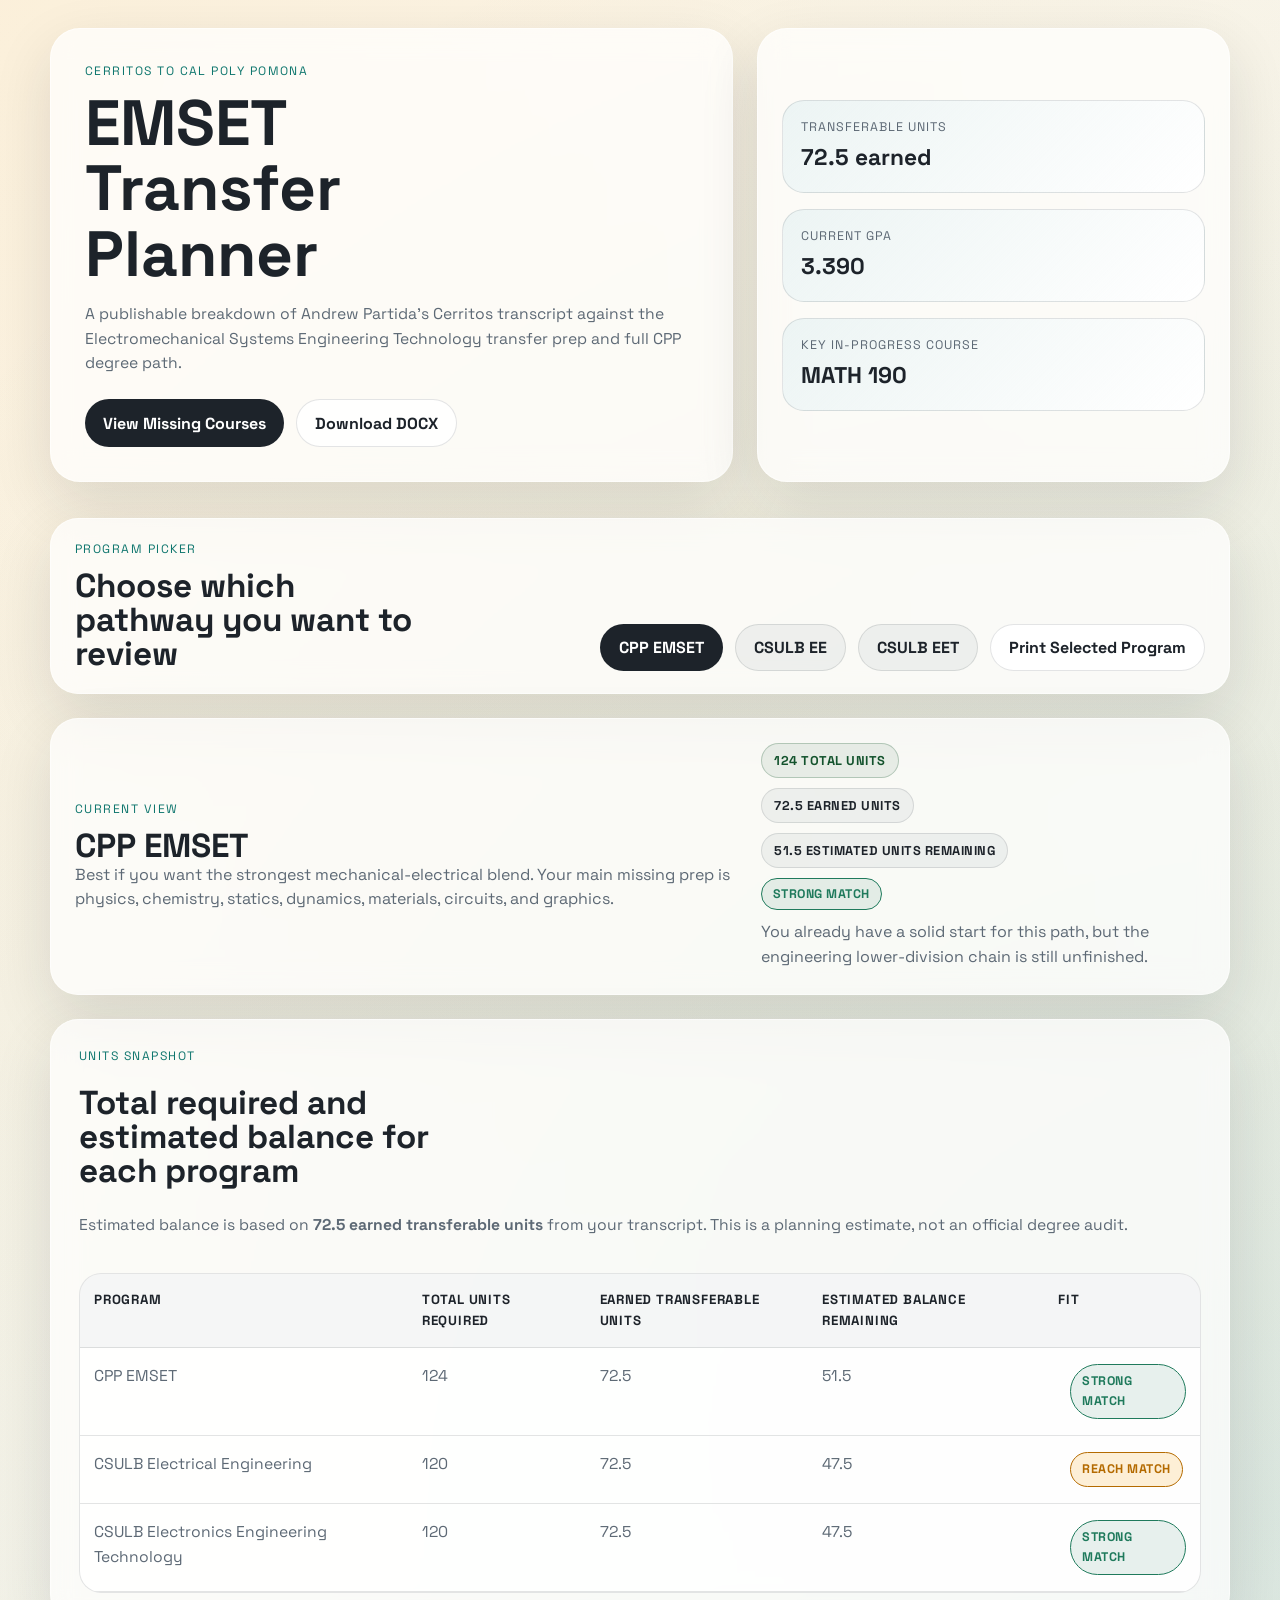
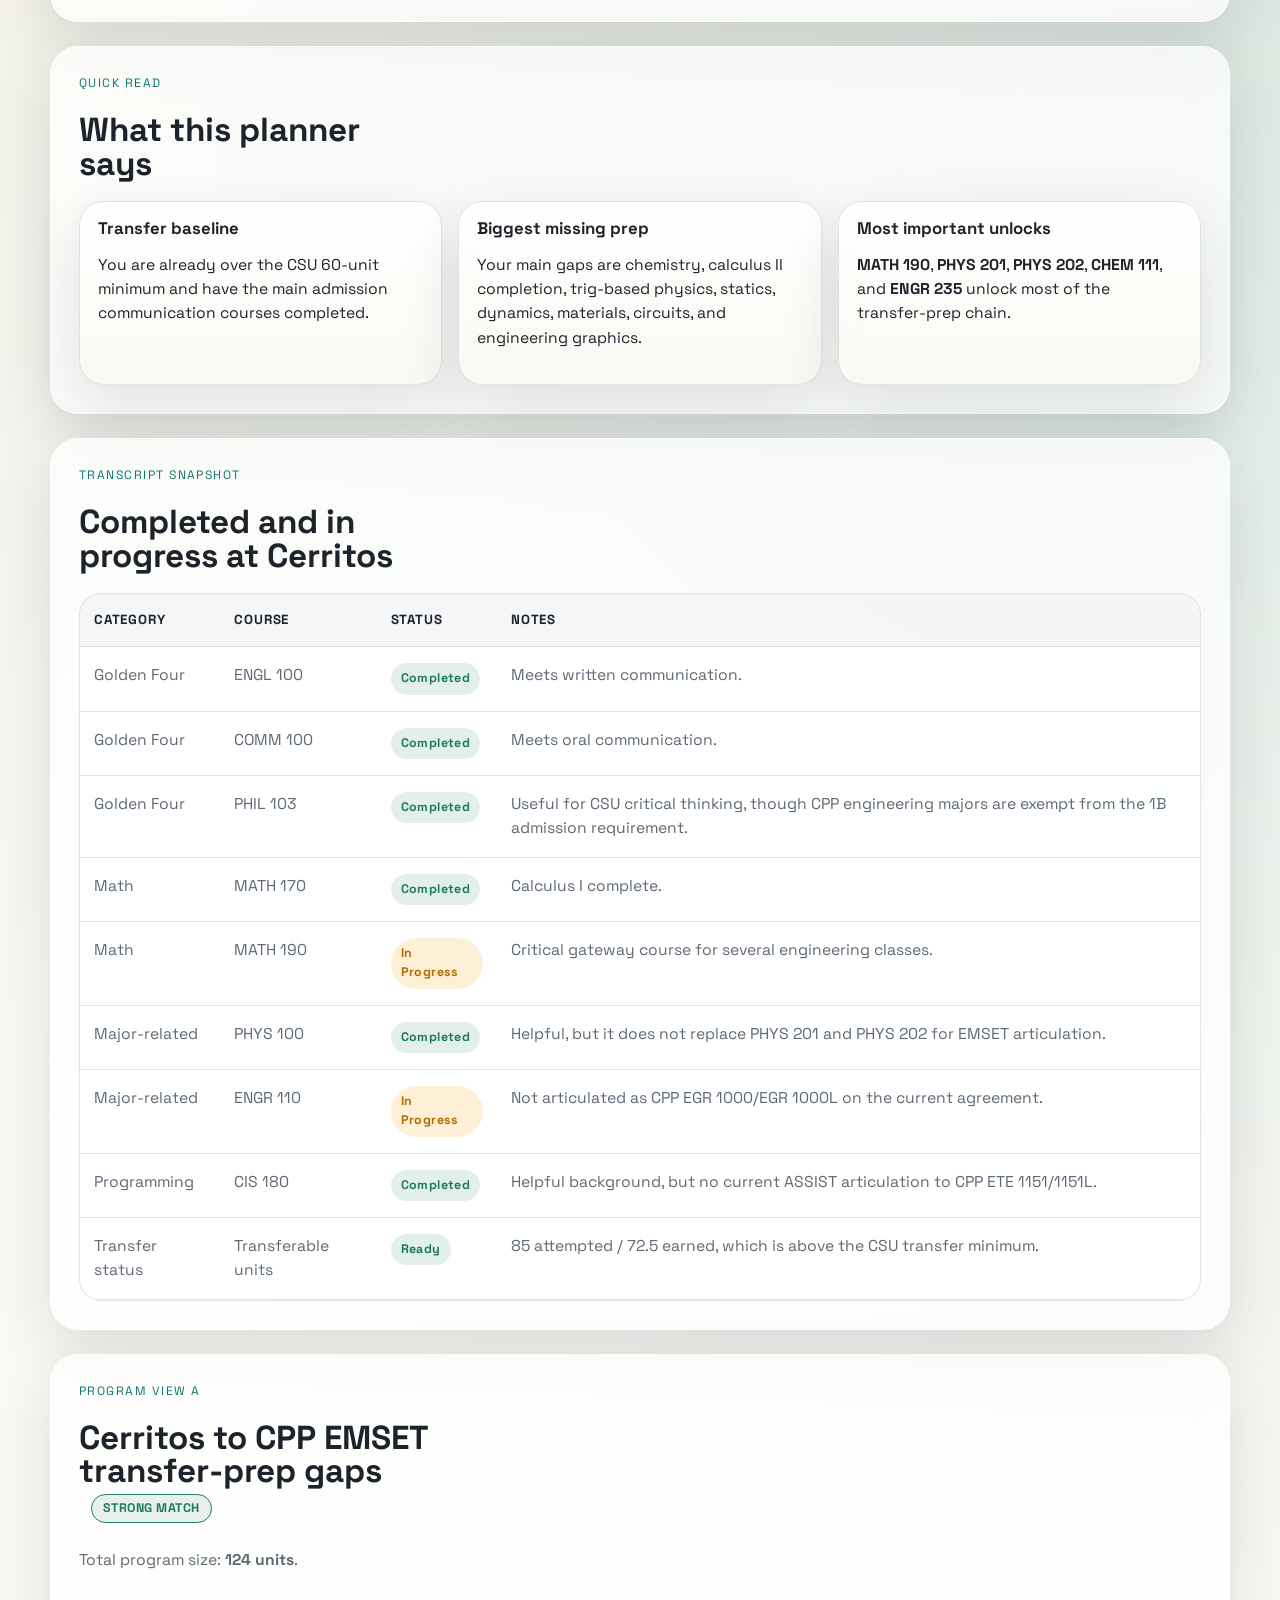
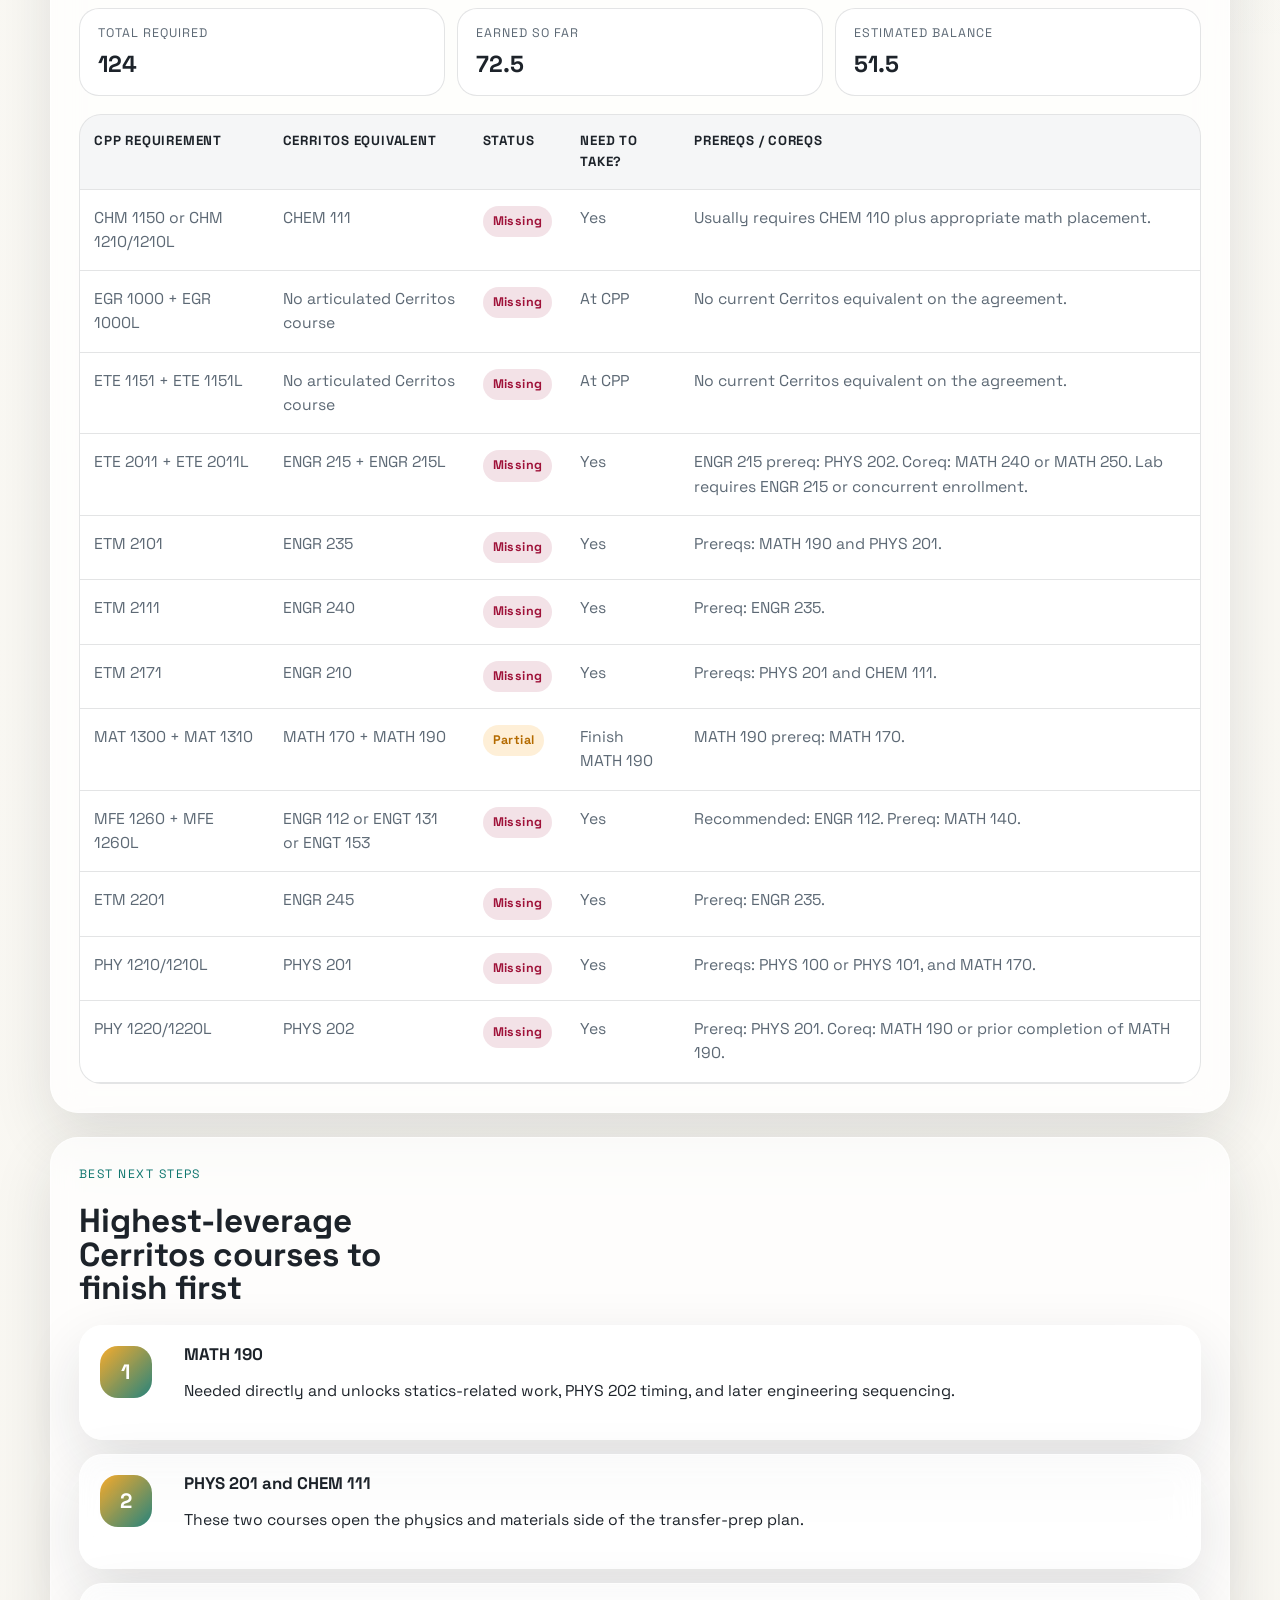
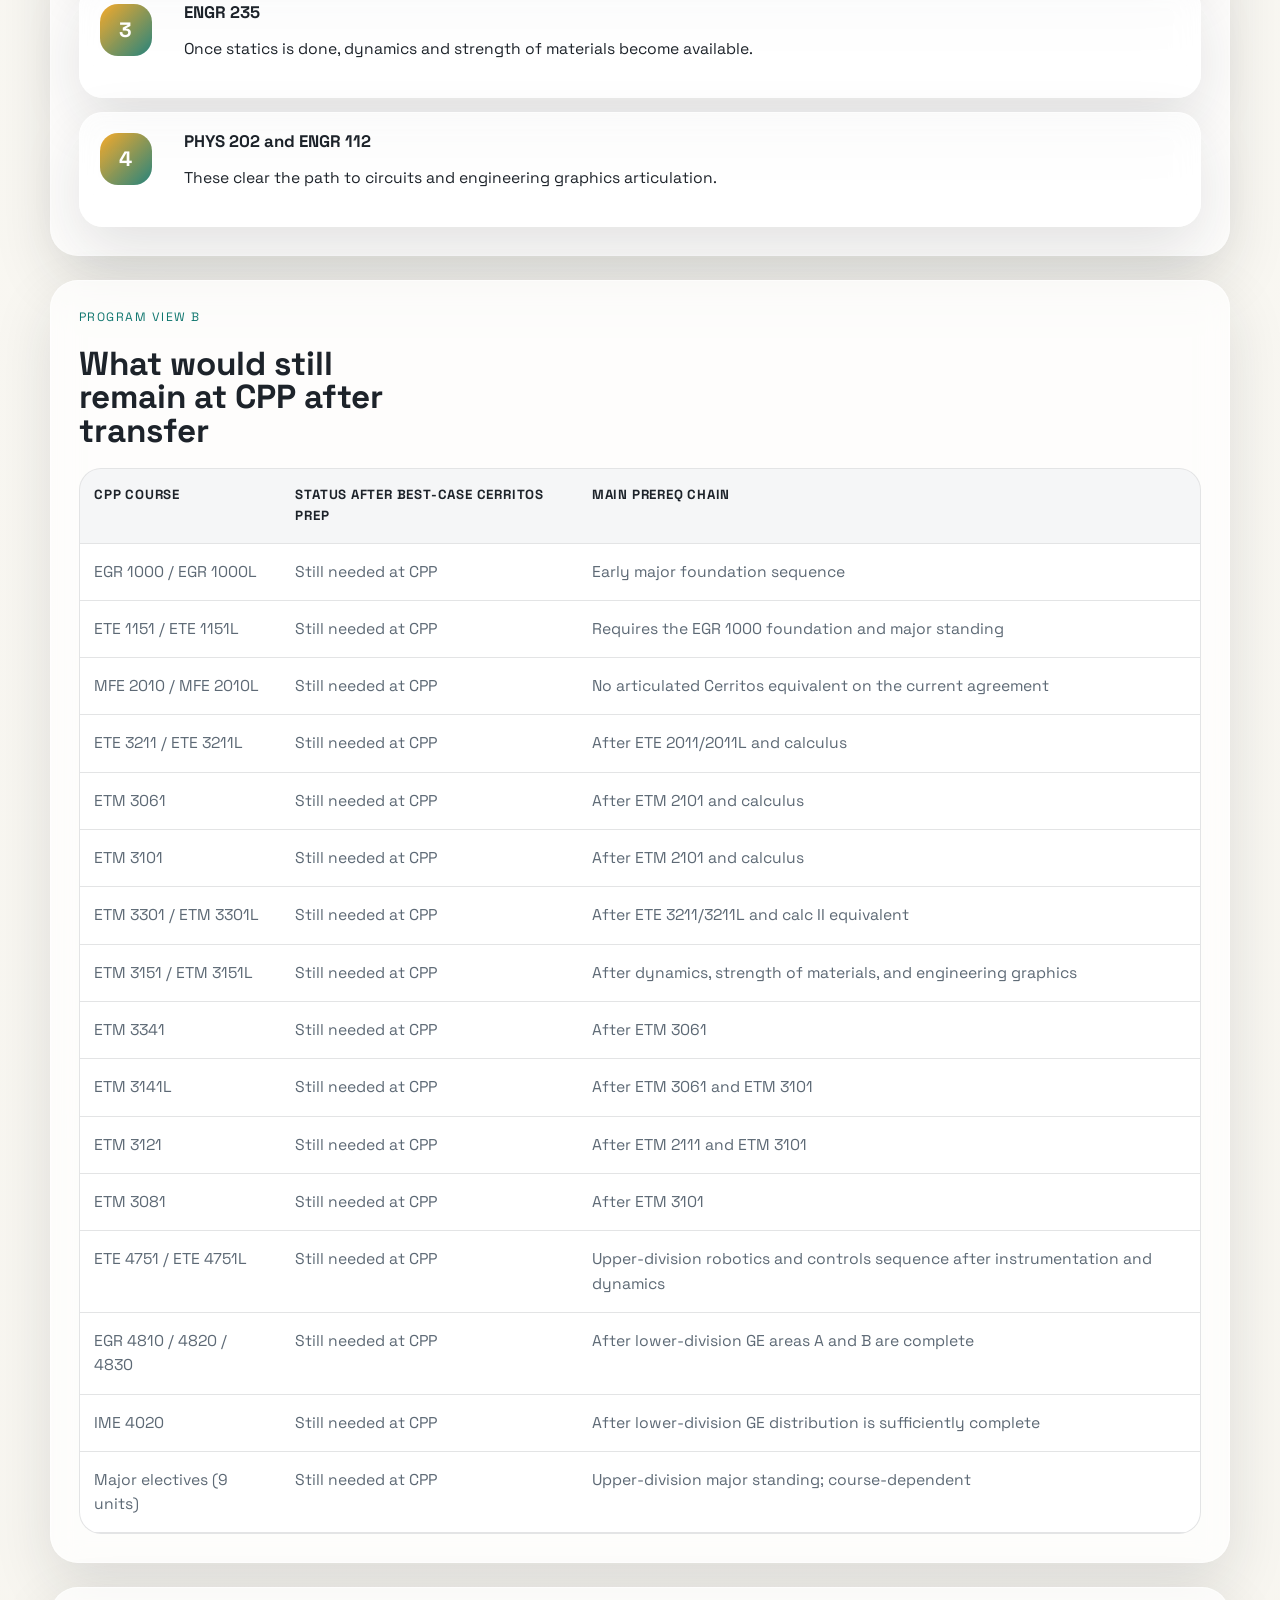
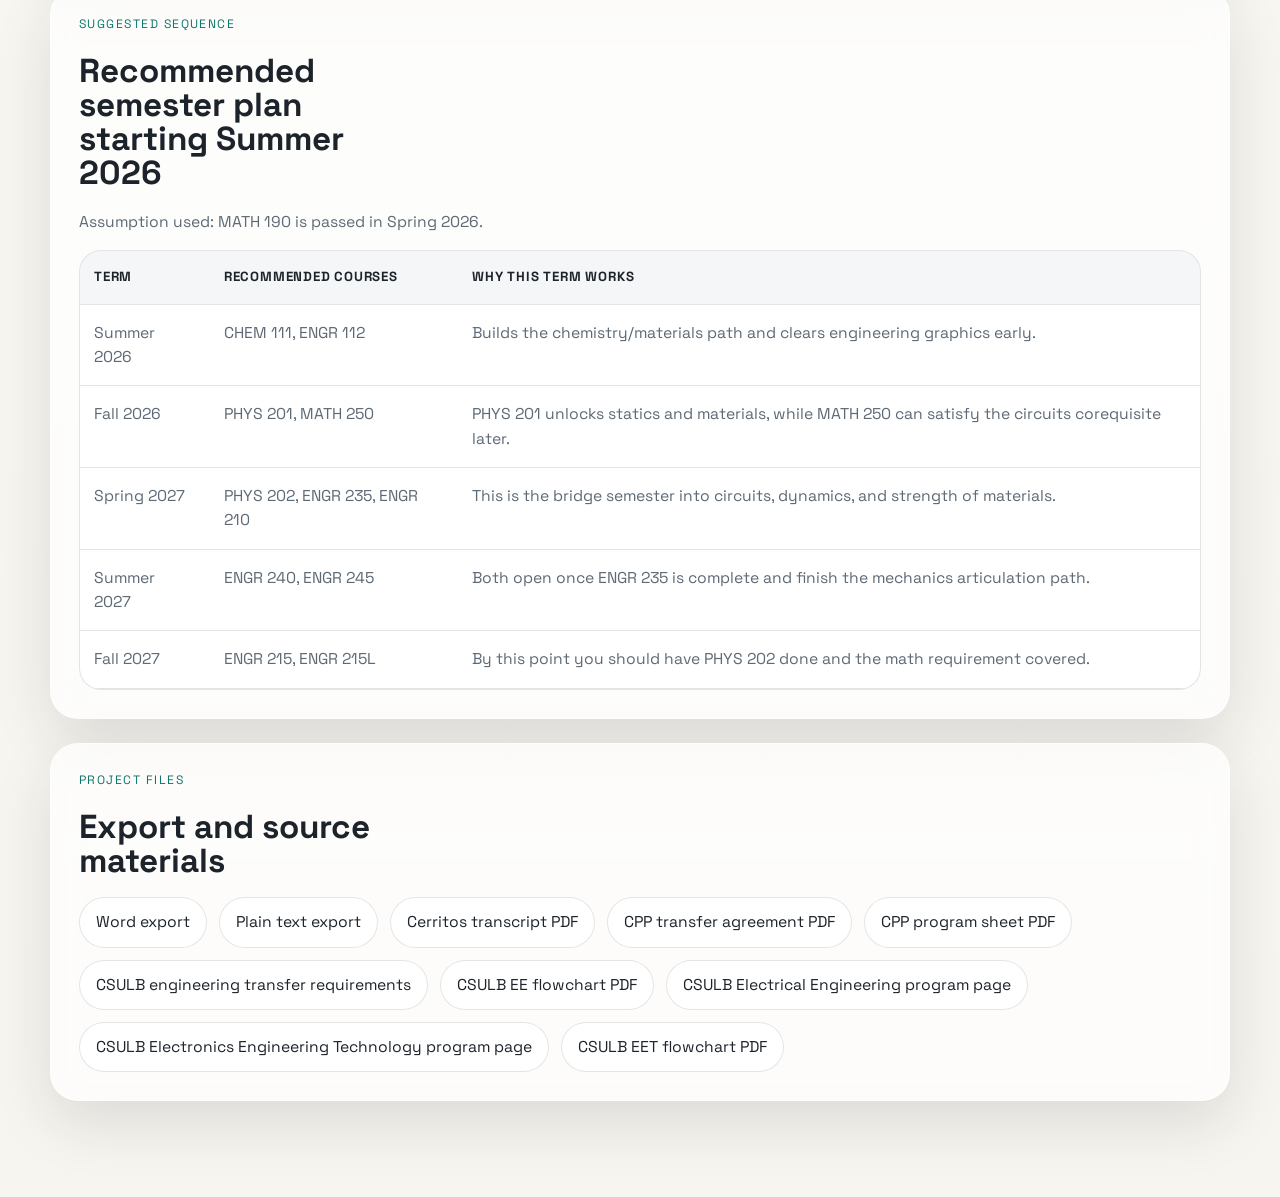
==== index.html @ c4625638 "WIP" ====
<!DOCTYPE html>
<html lang="en">
<head>
  <meta charset="UTF-8">
  <meta name="viewport" content="width=device-width, initial-scale=1.0">
  <title>Andrew Partida | EMSET Transfer Planner</title>
  <link rel="preconnect" href="https://fonts.googleapis.com">
  <link rel="preconnect" href="https://fonts.gstatic.com" crossorigin>
  <link href="https://fonts.googleapis.com/css2?family=Space+Grotesk:wght@400;500;700&family=Source+Serif+4:wght@400;600&display=swap" rel="stylesheet">
  <link rel="stylesheet" href="./styles.css">
  <script defer src="./app.js"></script>
</head>
<body>
  <div class="page-shell">
    <header class="hero">
      <div class="hero-copy">
        <p class="eyebrow">Cerritos to Cal Poly Pomona</p>
        <h1>EMSET Transfer Planner</h1>
        <p class="lede">
          A publishable breakdown of Andrew Partida's Cerritos transcript against the
          Electromechanical Systems Engineering Technology transfer prep and full CPP degree path.
        </p>
        <div class="hero-actions">
          <a class="button primary" href="#transfer-prep">View Missing Courses</a>
          <a class="button secondary" href="./Andrew_Partida_EMSET_Breakdown.docx">Download DOCX</a>
        </div>
      </div>
      <div class="hero-panel">
        <div class="stat-card">
          <span class="stat-label">Transferable Units</span>
          <strong class="stat-value">72.5 earned</strong>
        </div>
        <div class="stat-card">
          <span class="stat-label">Current GPA</span>
          <strong class="stat-value">3.390</strong>
        </div>
        <div class="stat-card">
          <span class="stat-label">Key In-Progress Course</span>
          <strong class="stat-value">MATH 190</strong>
        </div>
      </div>
    </header>

    <section class="program-switcher" aria-labelledby="program-switcher-title">
      <div class="switcher-copy">
        <p class="section-kicker">Program Picker</p>
        <h2 id="program-switcher-title">Choose which pathway you want to review</h2>
      </div>
      <div class="program-controls" role="tablist" aria-label="Program options">
        <button class="program-tab active" id="tab-cpp" type="button" role="tab" aria-selected="true" aria-controls="panel-cpp" data-program-target="cpp">
          CPP EMSET
        </button>
        <button class="program-tab" id="tab-csulb" type="button" role="tab" aria-selected="false" aria-controls="panel-csulb" data-program-target="csulb">
          CSULB EE
        </button>
        <button class="program-tab" id="tab-eet" type="button" role="tab" aria-selected="false" aria-controls="panel-eet" data-program-target="eet">
          CSULB EET
        </button>
        <button class="print-button" id="print-view" type="button">
          Print Selected Program
        </button>
      </div>
    </section>

    <section class="program-summary-card" aria-live="polite">
      <div class="summary-copy">
        <p class="section-kicker">Current View</p>
        <h2 id="program-summary-title">CPP EMSET</h2>
        <p id="program-summary-text">
          Best if you want the strongest mechanical-electrical blend. Your main missing prep is physics, chemistry, statics, dynamics, materials, circuits, and graphics.
        </p>
      </div>
      <div class="summary-meta">
        <div class="unit-badge" id="program-unit-badge">124 total units</div>
        <div class="unit-badge secondary" id="program-earned-badge">72.5 earned units</div>
        <div class="unit-badge secondary" id="program-balance-badge">51.5 estimated units remaining</div>
        <div class="fit-badge fit-strong" id="program-fit-badge">Strong Match</div>
        <p class="fit-caption" id="program-fit-caption">
          You already have a solid start for this path, but the engineering lower-division chain is still unfinished.
        </p>
      </div>
    </section>

    <section class="section unit-comparison">
      <div class="section-heading">
        <p class="section-kicker">Units Snapshot</p>
        <h2>Total required and estimated balance for each program</h2>
        <p class="assumption">
          Estimated balance is based on <strong>72.5 earned transferable units</strong> from your transcript.
          This is a planning estimate, not an official degree audit.
        </p>
      </div>
      <div class="table-wrap">
        <table>
          <thead>
            <tr>
              <th>Program</th>
              <th>Total Units Required</th>
              <th>Earned Transferable Units</th>
              <th>Estimated Balance Remaining</th>
              <th>Fit</th>
            </tr>
          </thead>
          <tbody>
            <tr>
              <td>CPP EMSET</td>
              <td>124</td>
              <td>72.5</td>
              <td>51.5</td>
              <td><span class="inline-fit fit-strong">Strong Match</span></td>
            </tr>
            <tr>
              <td>CSULB Electrical Engineering</td>
              <td>120</td>
              <td>72.5</td>
              <td>47.5</td>
              <td><span class="inline-fit fit-medium">Reach Match</span></td>
            </tr>
            <tr>
              <td>CSULB Electronics Engineering Technology</td>
              <td>120</td>
              <td>72.5</td>
              <td>47.5</td>
              <td><span class="inline-fit fit-strong">Strong Match</span></td>
            </tr>
          </tbody>
        </table>
      </div>
    </section>

    <main>
      <section class="section overview">
        <div class="section-heading">
          <p class="section-kicker">Quick Read</p>
          <h2>What this planner says</h2>
        </div>
        <div class="callout-grid">
          <article class="callout">
            <h3 id="quick-read-title-1">Transfer baseline</h3>
            <p id="quick-read-text-1">You are already over the CSU 60-unit minimum and have the main admission communication courses completed.</p>
          </article>
          <article class="callout">
            <h3 id="quick-read-title-2">Biggest missing prep</h3>
            <p id="quick-read-text-2">Your main gaps are chemistry, calculus II completion, trig-based physics, statics, dynamics, materials, circuits, and engineering graphics.</p>
          </article>
          <article class="callout">
            <h3 id="quick-read-title-3">Most important unlocks</h3>
            <p id="quick-read-text-3"><strong>MATH 190</strong>, <strong>PHYS 201</strong>, <strong>PHYS 202</strong>, <strong>CHEM 111</strong>, and <strong>ENGR 235</strong> unlock most of the transfer-prep chain.</p>
          </article>
        </div>
      </section>

      <section class="section">
        <div class="section-heading">
          <p class="section-kicker">Transcript Snapshot</p>
          <h2>Completed and in progress at Cerritos</h2>
        </div>
        <div class="table-wrap">
          <table>
            <thead>
              <tr>
                <th>Category</th>
                <th>Course</th>
                <th>Status</th>
                <th>Notes</th>
              </tr>
            </thead>
            <tbody>
              <tr>
                <td>Golden Four</td>
                <td>ENGL 100</td>
                <td><span class="pill done">Completed</span></td>
                <td>Meets written communication.</td>
              </tr>
              <tr>
                <td>Golden Four</td>
                <td>COMM 100</td>
                <td><span class="pill done">Completed</span></td>
                <td>Meets oral communication.</td>
              </tr>
              <tr>
                <td>Golden Four</td>
                <td>PHIL 103</td>
                <td><span class="pill done">Completed</span></td>
                <td>Useful for CSU critical thinking, though CPP engineering majors are exempt from the 1B admission requirement.</td>
              </tr>
              <tr>
                <td>Math</td>
                <td>MATH 170</td>
                <td><span class="pill done">Completed</span></td>
                <td>Calculus I complete.</td>
              </tr>
              <tr>
                <td>Math</td>
                <td>MATH 190</td>
                <td><span class="pill progress">In Progress</span></td>
                <td>Critical gateway course for several engineering classes.</td>
              </tr>
              <tr>
                <td>Major-related</td>
                <td>PHYS 100</td>
                <td><span class="pill done">Completed</span></td>
                <td>Helpful, but it does not replace PHYS 201 and PHYS 202 for EMSET articulation.</td>
              </tr>
              <tr>
                <td>Major-related</td>
                <td>ENGR 110</td>
                <td><span class="pill progress">In Progress</span></td>
                <td>Not articulated as CPP EGR 1000/EGR 1000L on the current agreement.</td>
              </tr>
              <tr>
                <td>Programming</td>
                <td>CIS 180</td>
                <td><span class="pill done">Completed</span></td>
                <td>Helpful background, but no current ASSIST articulation to CPP ETE 1151/1151L.</td>
              </tr>
              <tr>
                <td>Transfer status</td>
                <td>Transferable units</td>
                <td><span class="pill done">Ready</span></td>
                <td>85 attempted / 72.5 earned, which is above the CSU transfer minimum.</td>
              </tr>
            </tbody>
          </table>
        </div>
      </section>

      <section class="program-panel active" id="panel-cpp" role="tabpanel" aria-labelledby="tab-cpp" data-program-panel="cpp">
        <section class="section" id="transfer-prep">
          <div class="section-heading">
            <p class="section-kicker">Program View A</p>
            <h2>Cerritos to CPP EMSET transfer-prep gaps <span class="inline-fit fit-strong">Strong Match</span></h2>
            <p class="assumption">Total program size: <strong>124 units</strong>.</p>
          </div>
          <div class="mini-unit-row">
            <div class="mini-unit-card">
              <span>Total Required</span>
              <strong>124</strong>
            </div>
            <div class="mini-unit-card">
              <span>Earned So Far</span>
              <strong>72.5</strong>
            </div>
            <div class="mini-unit-card">
              <span>Estimated Balance</span>
              <strong>51.5</strong>
            </div>
          </div>
          <div class="table-wrap">
            <table>
              <thead>
                <tr>
                  <th>CPP Requirement</th>
                  <th>Cerritos Equivalent</th>
                  <th>Status</th>
                  <th>Need to Take?</th>
                  <th>Prereqs / Coreqs</th>
                </tr>
              </thead>
              <tbody>
                <tr><td>CHM 1150 or CHM 1210/1210L</td><td>CHEM 111</td><td><span class="pill missing">Missing</span></td><td>Yes</td><td>Usually requires CHEM 110 plus appropriate math placement.</td></tr>
                <tr><td>EGR 1000 + EGR 1000L</td><td>No articulated Cerritos course</td><td><span class="pill missing">Missing</span></td><td>At CPP</td><td>No current Cerritos equivalent on the agreement.</td></tr>
                <tr><td>ETE 1151 + ETE 1151L</td><td>No articulated Cerritos course</td><td><span class="pill missing">Missing</span></td><td>At CPP</td><td>No current Cerritos equivalent on the agreement.</td></tr>
                <tr><td>ETE 2011 + ETE 2011L</td><td>ENGR 215 + ENGR 215L</td><td><span class="pill missing">Missing</span></td><td>Yes</td><td>ENGR 215 prereq: PHYS 202. Coreq: MATH 240 or MATH 250. Lab requires ENGR 215 or concurrent enrollment.</td></tr>
                <tr><td>ETM 2101</td><td>ENGR 235</td><td><span class="pill missing">Missing</span></td><td>Yes</td><td>Prereqs: MATH 190 and PHYS 201.</td></tr>
                <tr><td>ETM 2111</td><td>ENGR 240</td><td><span class="pill missing">Missing</span></td><td>Yes</td><td>Prereq: ENGR 235.</td></tr>
                <tr><td>ETM 2171</td><td>ENGR 210</td><td><span class="pill missing">Missing</span></td><td>Yes</td><td>Prereqs: PHYS 201 and CHEM 111.</td></tr>
                <tr><td>MAT 1300 + MAT 1310</td><td>MATH 170 + MATH 190</td><td><span class="pill progress">Partial</span></td><td>Finish MATH 190</td><td>MATH 190 prereq: MATH 170.</td></tr>
                <tr><td>MFE 1260 + MFE 1260L</td><td>ENGR 112 or ENGT 131 or ENGT 153</td><td><span class="pill missing">Missing</span></td><td>Yes</td><td>Recommended: ENGR 112. Prereq: MATH 140.</td></tr>
                <tr><td>ETM 2201</td><td>ENGR 245</td><td><span class="pill missing">Missing</span></td><td>Yes</td><td>Prereq: ENGR 235.</td></tr>
                <tr><td>PHY 1210/1210L</td><td>PHYS 201</td><td><span class="pill missing">Missing</span></td><td>Yes</td><td>Prereqs: PHYS 100 or PHYS 101, and MATH 170.</td></tr>
                <tr><td>PHY 1220/1220L</td><td>PHYS 202</td><td><span class="pill missing">Missing</span></td><td>Yes</td><td>Prereq: PHYS 201. Coreq: MATH 190 or prior completion of MATH 190.</td></tr>
              </tbody>
            </table>
          </div>
        </section>

        <section class="section">
          <div class="section-heading">
            <p class="section-kicker">Best Next Steps</p>
            <h2>Highest-leverage Cerritos courses to finish first</h2>
          </div>
          <div class="priority-list">
            <article class="priority-card"><span class="priority-number">1</span><div><h3>MATH 190</h3><p>Needed directly and unlocks statics-related work, PHYS 202 timing, and later engineering sequencing.</p></div></article>
            <article class="priority-card"><span class="priority-number">2</span><div><h3>PHYS 201 and CHEM 111</h3><p>These two courses open the physics and materials side of the transfer-prep plan.</p></div></article>
            <article class="priority-card"><span class="priority-number">3</span><div><h3>ENGR 235</h3><p>Once statics is done, dynamics and strength of materials become available.</p></div></article>
            <article class="priority-card"><span class="priority-number">4</span><div><h3>PHYS 202 and ENGR 112</h3><p>These clear the path to circuits and engineering graphics articulation.</p></div></article>
          </div>
        </section>

        <section class="section" id="cpp-path">
          <div class="section-heading">
            <p class="section-kicker">Program View B</p>
            <h2>What would still remain at CPP after transfer</h2>
          </div>
          <div class="table-wrap">
            <table>
              <thead>
                <tr>
                  <th>CPP Course</th>
                  <th>Status After Best-Case Cerritos Prep</th>
                  <th>Main Prereq Chain</th>
                </tr>
              </thead>
              <tbody>
                <tr><td>EGR 1000 / EGR 1000L</td><td>Still needed at CPP</td><td>Early major foundation sequence</td></tr>
                <tr><td>ETE 1151 / ETE 1151L</td><td>Still needed at CPP</td><td>Requires the EGR 1000 foundation and major standing</td></tr>
                <tr><td>MFE 2010 / MFE 2010L</td><td>Still needed at CPP</td><td>No articulated Cerritos equivalent on the current agreement</td></tr>
                <tr><td>ETE 3211 / ETE 3211L</td><td>Still needed at CPP</td><td>After ETE 2011/2011L and calculus</td></tr>
                <tr><td>ETM 3061</td><td>Still needed at CPP</td><td>After ETM 2101 and calculus</td></tr>
                <tr><td>ETM 3101</td><td>Still needed at CPP</td><td>After ETM 2101 and calculus</td></tr>
                <tr><td>ETM 3301 / ETM 3301L</td><td>Still needed at CPP</td><td>After ETE 3211/3211L and calc II equivalent</td></tr>
                <tr><td>ETM 3151 / ETM 3151L</td><td>Still needed at CPP</td><td>After dynamics, strength of materials, and engineering graphics</td></tr>
                <tr><td>ETM 3341</td><td>Still needed at CPP</td><td>After ETM 3061</td></tr>
                <tr><td>ETM 3141L</td><td>Still needed at CPP</td><td>After ETM 3061 and ETM 3101</td></tr>
                <tr><td>ETM 3121</td><td>Still needed at CPP</td><td>After ETM 2111 and ETM 3101</td></tr>
                <tr><td>ETM 3081</td><td>Still needed at CPP</td><td>After ETM 3101</td></tr>
                <tr><td>ETE 4751 / ETE 4751L</td><td>Still needed at CPP</td><td>Upper-division robotics and controls sequence after instrumentation and dynamics</td></tr>
                <tr><td>EGR 4810 / 4820 / 4830</td><td>Still needed at CPP</td><td>After lower-division GE areas A and B are complete</td></tr>
                <tr><td>IME 4020</td><td>Still needed at CPP</td><td>After lower-division GE distribution is sufficiently complete</td></tr>
                <tr><td>Major electives (9 units)</td><td>Still needed at CPP</td><td>Upper-division major standing; course-dependent</td></tr>
              </tbody>
            </table>
          </div>
        </section>

        <section class="section" id="semester-plan">
          <div class="section-heading">
            <p class="section-kicker">Suggested Sequence</p>
            <h2>Recommended semester plan starting Summer 2026</h2>
          </div>
          <p class="assumption">Assumption used: MATH 190 is passed in Spring 2026.</p>
          <div class="table-wrap">
            <table>
              <thead>
                <tr>
                  <th>Term</th>
                  <th>Recommended Courses</th>
                  <th>Why This Term Works</th>
                </tr>
              </thead>
              <tbody>
                <tr><td>Summer 2026</td><td>CHEM 111, ENGR 112</td><td>Builds the chemistry/materials path and clears engineering graphics early.</td></tr>
                <tr><td>Fall 2026</td><td>PHYS 201, MATH 250</td><td>PHYS 201 unlocks statics and materials, while MATH 250 can satisfy the circuits corequisite later.</td></tr>
                <tr><td>Spring 2027</td><td>PHYS 202, ENGR 235, ENGR 210</td><td>This is the bridge semester into circuits, dynamics, and strength of materials.</td></tr>
                <tr><td>Summer 2027</td><td>ENGR 240, ENGR 245</td><td>Both open once ENGR 235 is complete and finish the mechanics articulation path.</td></tr>
                <tr><td>Fall 2027</td><td>ENGR 215, ENGR 215L</td><td>By this point you should have PHYS 202 done and the math requirement covered.</td></tr>
              </tbody>
            </table>
          </div>
        </section>
      </section>

      <section class="program-panel" id="panel-csulb" role="tabpanel" aria-labelledby="tab-csulb" aria-hidden="true" data-program-panel="csulb">
        <section class="section" id="csulb-ee">
          <div class="section-heading">
            <p class="section-kicker">Program View C</p>
            <h2>CSULB Electrical Engineering transfer breakdown <span class="inline-fit fit-medium">Reach Match</span></h2>
            <p class="assumption">Total program size: <strong>120 units</strong>.</p>
          </div>
          <div class="mini-unit-row">
            <div class="mini-unit-card">
              <span>Total Required</span>
              <strong>120</strong>
            </div>
            <div class="mini-unit-card">
              <span>Earned So Far</span>
              <strong>72.5</strong>
            </div>
            <div class="mini-unit-card">
              <span>Estimated Balance</span>
              <strong>47.5</strong>
            </div>
          </div>
          <p class="assumption">
            Interpreted as <strong>CSULB Electrical Engineering (BSEE)</strong>. CSULB also offers a separate
            <strong>Electronics Engineering Technology</strong> program, but this section is built around the BSEE path.
          </p>
          <div class="callout-grid single-row">
            <article class="callout"><h3>Admission minimum</h3><p>CSULB lists a minimum <strong>2.5 GPA</strong> for transfer consideration in Electrical Engineering.</p></article>
            <article class="callout"><h3>Major-specific admission prep</h3><p><strong>MATH 122</strong>, <strong>MATH 123</strong>, and <strong>PHYS 151</strong>, which map most closely to <strong>MATH 170</strong>, <strong>MATH 190</strong>, and <strong>PHYS 201</strong>.</p></article>
            <article class="callout"><h3>Recommended extra prep</h3><p><strong>PHYS 152</strong> is recommended for transfer applicants, and the department also lists <strong>EE 186</strong> as additional lower-division preparation for CSULB students.</p></article>
          </div>
        </section>

        <section class="section">
          <div class="section-heading">
            <p class="section-kicker">Admission Comparison</p>
            <h2>How your transcript lines up with CSULB EE transfer prep</h2>
          </div>
          <div class="table-wrap">
            <table>
              <thead>
                <tr>
                  <th>CSULB Transfer Prep Item</th>
                  <th>Closest Cerritos Course</th>
                  <th>Your Status</th>
                  <th>Still Needed?</th>
                  <th>Prereqs / Notes</th>
                </tr>
              </thead>
              <tbody>
                <tr><td>MATH 122 - Calculus I</td><td>MATH 170</td><td><span class="pill done">Completed</span></td><td>No</td><td>Already complete.</td></tr>
                <tr><td>MATH 123 - Calculus II</td><td>MATH 190</td><td><span class="pill progress">In Progress</span></td><td>Finish current class</td><td>Prereq for several EE math and engineering courses.</td></tr>
                <tr><td>PHYS 151 - Mechanics and Heat</td><td>PHYS 201</td><td><span class="pill missing">Missing</span></td><td>Yes</td><td>Cerritos prereqs: PHYS 100 or PHYS 101, and MATH 170.</td></tr>
                <tr><td>English Composition</td><td>ENGL 100</td><td><span class="pill done">Completed</span></td><td>No</td><td>Required GE for transfer admission.</td></tr>
                <tr><td>Oral Communication</td><td>COMM 100</td><td><span class="pill done">Completed</span></td><td>No</td><td>Required GE for transfer admission.</td></tr>
                <tr><td>Recommended: PHYS 152 - Electricity and Magnetism</td><td>PHYS 202</td><td><span class="pill missing">Missing</span></td><td>Strongly recommended</td><td>Cerritos prereq: PHYS 201. Coreq or prior MATH 190.</td></tr>
                <tr><td>Additional lower-division prep at CSULB: EE 186</td><td>Possible closest match: CIS 180 or CIS 183</td><td><span class="pill progress">Unverified</span></td><td>Likely yes at CSULB unless ASSIST confirms articulation</td><td>Official sources used here do not verify a Cerritos articulation for EE 186.</td></tr>
              </tbody>
            </table>
          </div>
        </section>

        <section class="section">
          <div class="section-heading">
            <p class="section-kicker">Lower Division View</p>
            <h2>Likely CSULB EE coursework still ahead after transfer</h2>
          </div>
          <p class="assumption">
            This section is based on the 2025-2026 CSULB EE flowchart. Where I could not verify a Cerritos-to-CSULB articulation from official sources in scope,
            I marked the course as <strong>likely still needed at CSULB</strong> rather than claiming equivalency.
          </p>
          <div class="table-wrap">
            <table>
              <thead>
                <tr>
                  <th>CSULB EE Course</th>
                  <th>Status vs Your Transcript</th>
                  <th>What Unlocks It</th>
                  <th>Notes</th>
                </tr>
              </thead>
              <tbody>
                <tr><td>ENGR 101</td><td><span class="pill missing">Likely needed</span></td><td>Entry-level engineering orientation</td><td>CSULB flowchart places this in the first term.</td></tr>
                <tr><td>ENGR 102</td><td><span class="pill missing">Likely needed</span></td><td>After ENGR 101</td><td>CSULB flowchart lists prerequisite ENGR 101.</td></tr>
                <tr><td>EE 200</td><td><span class="pill missing">Likely needed</span></td><td>Department orientation / trends course</td><td>No matching Cerritos course on your transcript.</td></tr>
                <tr><td>EE 186</td><td><span class="pill progress">Unverified</span></td><td>Co-req: English composition</td><td>Your programming background helps, but official articulation was not verified here.</td></tr>
                <tr><td>EE 201 - Digital Logic Design</td><td><span class="pill missing">Likely needed</span></td><td>EE 186</td><td>No matching completed digital logic course on your transcript.</td></tr>
                <tr><td>EE 202 - Computational Methods in Engineering</td><td><span class="pill missing">Likely needed</span></td><td>EE 186 and MATH 123</td><td>Could open several upper-division EE sequences.</td></tr>
                <tr><td>PHYS 152 or EE 210/210L</td><td><span class="pill missing">Missing</span></td><td>PHYS 151 with MATH 123 concurrent or complete</td><td>Closest Cerritos transfer-prep course is PHYS 202.</td></tr>
                <tr><td>EE 211/211L - Electric and Electronic Circuits</td><td><span class="pill progress">Unverified</span></td><td>MATH 123 and PHYS 152 or EE 210/210L</td><td>Cerritos ENGR 215/215L looks related, but articulation was not verified from official sources here.</td></tr>
                <tr><td>MATH 224 - Calculus III</td><td><span class="pill missing">Missing</span></td><td>MATH 123</td><td>Closest Cerritos equivalent would likely be MATH 220 if articulated.</td></tr>
                <tr><td>MATH 370A - Applied Mathematics I</td><td><span class="pill missing">Likely needed</span></td><td>MATH 123</td><td>No verified Cerritos articulation used in this planner.</td></tr>
                <tr><td>PHYS 254 or EE 220</td><td><span class="pill missing">Likely needed</span></td><td>PHYS 152 or EE 210/210L, plus MATH 224 coreq for the physics path</td><td>Additional lower-division science/materials step on the flowchart.</td></tr>
              </tbody>
            </table>
          </div>
        </section>

        <section class="section" id="csulb-plan">
          <div class="section-heading">
            <p class="section-kicker">Suggested Sequence</p>
            <h2>Recommended CSULB EE prep plan from your current transcript</h2>
          </div>
          <p class="assumption">
            Assumptions used: you pass <strong>MATH 190</strong> in Spring 2026 and you want to strengthen both transfer admission and post-transfer readiness.
          </p>
          <div class="table-wrap">
            <table>
              <thead>
                <tr>
                  <th>Term</th>
                  <th>Recommended Courses</th>
                  <th>Why This Helps for CSULB EE</th>
                </tr>
              </thead>
              <tbody>
                <tr><td>Summer 2026</td><td>CIS 183 finish, optional CHEM 111 or keep load lighter</td><td>Chemistry is not required for CSULB EE admission, so the highest priority is preserving room for physics and math sequencing.</td></tr>
                <tr><td>Fall 2026</td><td>PHYS 201, MATH 250</td><td>PHYS 201 is the big missing admission course. MATH 250 may help later if you also keep CPP or other engineering options open.</td></tr>
                <tr><td>Spring 2027</td><td>PHYS 202, MATH 220 or articulated Calc III if available</td><td>This strengthens your application and gets you closer to the lower-division BSEE math/physics chain.</td></tr>
                <tr><td>After transfer</td><td>EE 186, EE 201, EE 202, EE 211/211L, MATH 224/370A as assigned by CSULB</td><td>These are the likely first BSEE core classes unless ASSIST or a CSULB transfer credit review clears some of them.</td></tr>
              </tbody>
            </table>
          </div>
        </section>
      </section>

      <section class="program-panel" id="panel-eet" role="tabpanel" aria-labelledby="tab-eet" aria-hidden="true" data-program-panel="eet">
        <section class="section" id="csulb-eet">
          <div class="section-heading">
            <p class="section-kicker">Program View D</p>
            <h2>CSULB Electronics Engineering Technology breakdown <span class="inline-fit fit-strong">Strong Match</span></h2>
            <p class="assumption">Total program size: <strong>120 units</strong>.</p>
          </div>
          <div class="mini-unit-row">
            <div class="mini-unit-card">
              <span>Total Required</span>
              <strong>120</strong>
            </div>
            <div class="mini-unit-card">
              <span>Earned So Far</span>
              <strong>72.5</strong>
            </div>
            <div class="mini-unit-card">
              <span>Estimated Balance</span>
              <strong>47.5</strong>
            </div>
          </div>
          <p class="assumption">
            This section is for <strong>CSULB Electronics Engineering Technology (B.S.)</strong>, which is different from
            CSULB Electrical Engineering. EET is a more hands-on engineering technology path with circuits, digital systems,
            solid-state electronics, instrumentation, motors and generators, and fieldwork.
          </p>
          <div class="callout-grid single-row">
            <article class="callout">
              <h3>Admission minimum</h3>
              <p>CSULB lists a minimum <strong>2.5 GPA</strong> for Computer and Electronics Engineering Technology transfer applicants.</p>
            </article>
            <article class="callout">
              <h3>Required prep</h3>
              <p>The official transfer requirement lists <strong>MATH 122</strong> and <strong>PHYS 100A</strong> plus English composition and oral communication.</p>
            </article>
            <article class="callout">
              <h3>Recommended prep</h3>
              <p><strong>PHYS 100B</strong> is recommended for transfer applicants and fits the early EET circuit sequence better than arriving without it.</p>
            </article>
          </div>
        </section>

        <section class="section">
          <div class="section-heading">
            <p class="section-kicker">Admission Comparison</p>
            <h2>How your transcript lines up with CSULB EET transfer prep</h2>
          </div>
          <div class="table-wrap">
            <table>
              <thead>
                <tr>
                  <th>CSULB EET Transfer Prep Item</th>
                  <th>Closest Cerritos Course</th>
                  <th>Your Status</th>
                  <th>Still Needed?</th>
                  <th>Notes</th>
                </tr>
              </thead>
              <tbody>
                <tr><td>MATH 122 - Calculus I</td><td>MATH 170</td><td><span class="pill done">Completed</span></td><td>No</td><td>Your calculus I is done.</td></tr>
                <tr><td>PHYS 100A - General Physics</td><td>Closest possibilities: PHYS 100 or PHYS 101</td><td><span class="pill progress">Unverified</span></td><td>Likely still needs confirmation</td><td>Your transcript shows PHYS 100, but this planner does not claim articulation to CSULB PHYS 100A without ASSIST confirmation.</td></tr>
                <tr><td>English Composition</td><td>ENGL 100</td><td><span class="pill done">Completed</span></td><td>No</td><td>Required GE for transfer admission.</td></tr>
                <tr><td>Oral Communication</td><td>COMM 100</td><td><span class="pill done">Completed</span></td><td>No</td><td>Required GE for transfer admission.</td></tr>
                <tr><td>Recommended: PHYS 100B - General Physics</td><td>Closest possibilities: PHYS 101 or PHYS 102</td><td><span class="pill missing">Not confirmed</span></td><td>Recommended</td><td>Strongly worth verifying through ASSIST because it helps the first circuit-analysis sequence in EET.</td></tr>
              </tbody>
            </table>
          </div>
        </section>

        <section class="section">
          <div class="section-heading">
            <p class="section-kicker">Likely First-Year at CSULB</p>
            <h2>Core EET courses likely still ahead after transfer</h2>
          </div>
          <p class="assumption">
            This section is based on the official 2025-2026 CSULB Electronics Engineering Technology flowchart.
            Where Cerritos articulation was not verified from official sources in scope, the course is marked as likely still needed.
          </p>
          <div class="table-wrap">
            <table>
              <thead>
                <tr>
                  <th>CSULB EET Course</th>
                  <th>Status vs Your Transcript</th>
                  <th>What Unlocks It</th>
                  <th>Notes</th>
                </tr>
              </thead>
              <tbody>
                <tr><td>ENGR 101</td><td><span class="pill missing">Likely needed</span></td><td>Entry-level engineering orientation</td><td>First-term foundation course on the flowchart.</td></tr>
                <tr><td>ENGR 102</td><td><span class="pill missing">Likely needed</span></td><td>After ENGR 101</td><td>Academic success course for engineering students.</td></tr>
                <tr><td>ET 101</td><td><span class="pill missing">Likely needed</span></td><td>Program introduction</td><td>Intro to engineering technology.</td></tr>
                <tr><td>ET 202 / ET 202L</td><td><span class="pill missing">Likely needed</span></td><td>After ET 101</td><td>Engineering tech communications and leadership.</td></tr>
                <tr><td>ET 205 / ET 205L</td><td><span class="pill missing">Likely needed</span></td><td>Programming entry point</td><td>Intro to digital electronics and programming languages.</td></tr>
                <tr><td>ET 250 / ET 250L</td><td><span class="pill missing">Likely needed</span></td><td>MATH 122 and PHYS 100B</td><td>First circuit analysis sequence.</td></tr>
                <tr><td>ET 252 / ET 252L</td><td><span class="pill missing">Likely needed</span></td><td>ET 250 / ET 250L</td><td>Second circuit analysis sequence.</td></tr>
                <tr><td>ET 255 / ET 255L</td><td><span class="pill missing">Likely needed</span></td><td>Co-req pair in early digital sequence</td><td>Object-oriented programming and systems path.</td></tr>
                <tr><td>ET 260 / ET 260L</td><td><span class="pill missing">Likely needed</span></td><td>ET 252 / ET 252L</td><td>Solid-state electronics I.</td></tr>
                <tr><td>ENGR 203 / ENGR 203L</td><td><span class="pill missing">Likely needed</span></td><td>MATH 122; coreq with ENGR 203L</td><td>Engineering design graphics and analysis.</td></tr>
                <tr><td>ET 286 / ET 286L</td><td><span class="pill missing">Likely needed</span></td><td>ET 205 / ET 205L</td><td>Microcomputer systems and applications.</td></tr>
                <tr><td>ET 311 / ET 312</td><td><span class="pill missing">Likely needed</span></td><td>Statistics and probability sequence</td><td>Upper-division quantitative support courses in the major.</td></tr>
              </tbody>
            </table>
          </div>
        </section>

        <section class="section" id="eet-plan">
          <div class="section-heading">
            <p class="section-kicker">Suggested Sequence</p>
            <h2>Recommended CSULB EET prep plan from your current transcript</h2>
          </div>
          <p class="assumption">
            Assumptions used: you keep your current GPA strong, you finish your current term, and you verify the exact physics articulations through ASSIST or a counselor before applying.
          </p>
          <div class="table-wrap">
            <table>
              <thead>
                <tr>
                  <th>Term</th>
                  <th>Recommended Courses</th>
                  <th>Why This Helps for CSULB EET</th>
                </tr>
              </thead>
              <tbody>
                <tr><td>Right now</td><td>Keep MATH 190 strong and confirm whether your PHYS 100 maps to CSULB PHYS 100A</td><td>MATH is already in good shape, so physics confirmation is the biggest transfer-prep question.</td></tr>
                <tr><td>Next physics step</td><td>Take the Cerritos physics course that best maps to CSULB PHYS 100A if your current PHYS 100 does not</td><td>That is the required CSULB EET major-prep science course.</td></tr>
                <tr><td>Recommended follow-up</td><td>Take the Cerritos physics course that best maps to CSULB PHYS 100B</td><td>CSULB recommends it, and it supports the early circuit-analysis sequence after transfer.</td></tr>
                <tr><td>After transfer</td><td>Expect ENGR 101, ENGR 102, ET 101, ET 202/202L, ET 205/205L, ET 250/250L, and ET 255/255L early</td><td>The official flowchart places these near the front of the program and they build most of the EET core.</td></tr>
              </tbody>
            </table>
          </div>
        </section>
      </section>

      <section class="section source-section">
        <div class="section-heading">
          <p class="section-kicker">Project Files</p>
          <h2>Export and source materials</h2>
        </div>
        <div class="source-links">
          <a href="./Andrew_Partida_EMSET_Breakdown.docx">Word export</a>
          <a href="./Andrew_Partida_EMSET_Breakdown.txt">Plain text export</a>
          <a href="./Cerritos%20Transcript%20.pdf">Cerritos transcript PDF</a>
          <a href="./Pomona-%20Electromechanical%20Systems%20Engineering%20Technology,%20B.S.%20Agreement.pdf">CPP transfer agreement PDF</a>
          <a href="./Program-%20Electromechanical%20Systems%20Engineering%20Technology,%20B.S.-%20124%20units%20-%20Cal.pdf">CPP program sheet PDF</a>
          <a href="https://www.csulb.edu/admissions/fall-2025-transfer-major-specific-degree-requirements-college-of-engineering-coe">CSULB engineering transfer requirements</a>
          <a href="https://www.csulb.edu/sites/default/files/2025/documents/2025-2026%20Electrical%20Engineering%20-%20BMS-07.28.2025.pdf">CSULB EE flowchart PDF</a>
          <a href="https://www.csulb.edu/college-of-engineering/bachelor-of-science-electrical-engineering">CSULB Electrical Engineering program page</a>
          <a href="https://www.csulb.edu/college-of-engineering/bachelor-of-science-electronics-engineering-technology">CSULB Electronics Engineering Technology program page</a>
          <a href="https://www.csulb.edu/sites/default/files/2025/documents/2025-2026%20Electronics%20Engineering%20Technology-BMS-07.03.2025.pdf">CSULB EET flowchart PDF</a>
        </div>
      </section>
    </main>
  </div>
</body>
</html>
---- styles.css ----
:root {
  --paper: #f7f5ef;
  --ink: #1d232a;
  --muted: #5d6975;
  --line: rgba(29, 35, 42, 0.12);
  --panel: rgba(255, 255, 255, 0.72);
  --accent: #0f766e;
  --accent-strong: #14532d;
  --highlight: #f59e0b;
  --done: #1f7a5c;
  --progress: #b46b00;
  --missing: #9f1239;
  --shadow: 0 22px 60px rgba(26, 35, 45, 0.12);
}

* {
  box-sizing: border-box;
}

html {
  scroll-behavior: smooth;
}

body {
  margin: 0;
  color: var(--ink);
  font-family: "Space Grotesk", sans-serif;
  background:
    radial-gradient(circle at top left, rgba(245, 158, 11, 0.12), transparent 30%),
    radial-gradient(circle at right 20%, rgba(15, 118, 110, 0.14), transparent 28%),
    linear-gradient(180deg, #fcfbf7 0%, var(--paper) 100%);
}

.page-shell {
  width: min(1180px, calc(100% - 32px));
  margin: 0 auto;
  padding: 28px 0 72px;
}

.hero {
  display: grid;
  grid-template-columns: 1.3fr 0.9fr;
  gap: 24px;
  align-items: stretch;
  margin-bottom: 36px;
}

.hero-copy,
.hero-panel,
.section,
.callout,
.priority-card {
  backdrop-filter: blur(14px);
  background: var(--panel);
  border: 1px solid rgba(255, 255, 255, 0.55);
  box-shadow: var(--shadow);
}

.program-nav {
  position: sticky;
  top: 12px;
  z-index: 5;
  display: flex;
  flex-wrap: wrap;
  gap: 10px;
  margin-bottom: 24px;
  padding: 12px;
  border-radius: 999px;
  backdrop-filter: blur(14px);
  background: rgba(255, 255, 255, 0.72);
  border: 1px solid rgba(255, 255, 255, 0.55);
  box-shadow: var(--shadow);
}

.program-switcher {
  display: grid;
  grid-template-columns: 1fr auto;
  gap: 20px;
  align-items: end;
  margin-bottom: 24px;
  padding: 22px 24px;
  border-radius: 28px;
  backdrop-filter: blur(14px);
  background: rgba(255, 255, 255, 0.72);
  border: 1px solid rgba(255, 255, 255, 0.55);
  box-shadow: var(--shadow);
}

.program-controls {
  display: flex;
  flex-wrap: wrap;
  gap: 12px;
}

.program-summary-card {
  display: grid;
  grid-template-columns: 1.2fr 0.8fr;
  gap: 20px;
  align-items: center;
  margin-bottom: 24px;
  padding: 24px;
  border-radius: 28px;
  backdrop-filter: blur(14px);
  background: rgba(255, 255, 255, 0.72);
  border: 1px solid rgba(255, 255, 255, 0.55);
  box-shadow: var(--shadow);
}

.summary-copy p:last-child,
.fit-caption {
  margin: 0;
  color: var(--muted);
  line-height: 1.55;
}

.summary-meta {
  display: grid;
  gap: 10px;
  justify-items: start;
}

.unit-badge {
  display: inline-flex;
  align-items: center;
  justify-content: center;
  padding: 8px 12px;
  border-radius: 999px;
  font-size: 0.8rem;
  font-weight: 700;
  letter-spacing: 0.04em;
  text-transform: uppercase;
  color: var(--accent-strong);
  background: rgba(20, 83, 45, 0.08);
  border: 1px solid rgba(20, 83, 45, 0.25);
}

.unit-badge.secondary {
  color: var(--ink);
  background: rgba(16, 42, 67, 0.05);
  border: 1px solid var(--line);
}

.mini-unit-row {
  display: grid;
  grid-template-columns: repeat(3, minmax(0, 1fr));
  gap: 12px;
  margin: 0 0 18px;
}

.mini-unit-card {
  padding: 16px 18px;
  border-radius: 20px;
  background: rgba(255, 255, 255, 0.82);
  border: 1px solid var(--line);
}

.mini-unit-card span {
  display: block;
  font-size: 0.78rem;
  text-transform: uppercase;
  letter-spacing: 0.08em;
  color: var(--muted);
  margin-bottom: 8px;
}

.mini-unit-card strong {
  font-size: 1.45rem;
}

.program-tab {
  appearance: none;
  border: 1px solid var(--line);
  background: rgba(16, 42, 67, 0.05);
  color: var(--ink);
  padding: 12px 18px;
  border-radius: 999px;
  font: inherit;
  font-weight: 700;
  cursor: pointer;
  transition: transform 160ms ease, background 160ms ease, color 160ms ease;
}

.program-tab:hover,
.program-tab:focus-visible {
  background: rgba(15, 118, 110, 0.08);
  outline: none;
}

.program-tab.active {
  background: var(--ink);
  color: white;
}

.print-button {
  appearance: none;
  border: 1px solid var(--line);
  background: white;
  color: var(--ink);
  padding: 12px 18px;
  border-radius: 999px;
  font: inherit;
  font-weight: 700;
  cursor: pointer;
  transition: transform 160ms ease, background 160ms ease;
}

.print-button:hover,
.print-button:focus-visible {
  background: rgba(245, 158, 11, 0.12);
  outline: none;
}

.program-panel {
  display: none;
}

.program-panel.active {
  display: block;
}

.fit-badge,
.inline-fit {
  display: inline-flex;
  align-items: center;
  justify-content: center;
  padding: 7px 11px;
  border-radius: 999px;
  font-size: 0.78rem;
  font-weight: 700;
  letter-spacing: 0.04em;
  text-transform: uppercase;
  border: 1px solid currentColor;
}

.fit-strong {
  color: var(--done);
  background: rgba(31, 122, 92, 0.1);
}

.fit-medium {
  color: var(--progress);
  background: rgba(245, 158, 11, 0.16);
}

.fit-light {
  color: #7c2d12;
  background: rgba(251, 146, 60, 0.16);
}

.inline-fit {
  margin-left: 12px;
  vertical-align: middle;
}

.program-nav a {
  text-decoration: none;
  color: var(--ink);
  background: rgba(16, 42, 67, 0.05);
  border: 1px solid var(--line);
  padding: 10px 14px;
  border-radius: 999px;
  font-size: 0.92rem;
  font-weight: 700;
}

.program-nav a:hover {
  background: rgba(15, 118, 110, 0.08);
}

.hero-copy {
  padding: 34px;
  border-radius: 30px;
}

.hero-panel {
  padding: 24px;
  border-radius: 30px;
  display: grid;
  gap: 16px;
  align-content: center;
}

.eyebrow,
.section-kicker {
  letter-spacing: 0.12em;
  text-transform: uppercase;
  font-size: 0.76rem;
  color: var(--accent);
  margin: 0 0 12px;
}

h1,
h2,
h3 {
  margin: 0;
  line-height: 1.02;
}

h1 {
  font-size: clamp(2.6rem, 5vw, 4.6rem);
  max-width: 10ch;
}

h2 {
  font-size: clamp(1.6rem, 2.6vw, 2.4rem);
  max-width: 16ch;
}

h3 {
  font-size: 1.05rem;
  margin-bottom: 8px;
}

.lede,
.callout p,
.priority-card p,
.assumption,
td,
th,
.source-links a {
  font-size: 0.98rem;
  line-height: 1.55;
}

.lede,
.assumption,
td {
  color: var(--muted);
}

.hero-actions {
  display: flex;
  flex-wrap: wrap;
  gap: 12px;
  margin-top: 24px;
}

.button {
  display: inline-flex;
  align-items: center;
  justify-content: center;
  min-height: 48px;
  padding: 0 18px;
  border-radius: 999px;
  text-decoration: none;
  font-weight: 700;
  transition: transform 180ms ease, box-shadow 180ms ease, background 180ms ease;
}

.button:hover {
  transform: translateY(-1px);
}

.button.primary {
  background: var(--ink);
  color: white;
}

.button.secondary {
  background: rgba(255, 255, 255, 0.9);
  color: var(--ink);
  border: 1px solid var(--line);
}

.stat-card {
  padding: 18px 18px 20px;
  border-radius: 22px;
  background:
    linear-gradient(135deg, rgba(15, 118, 110, 0.08), rgba(255, 255, 255, 0.7)),
    white;
  border: 1px solid var(--line);
}

.stat-label {
  display: block;
  font-size: 0.78rem;
  text-transform: uppercase;
  letter-spacing: 0.08em;
  color: var(--muted);
  margin-bottom: 8px;
}

.stat-value {
  font-size: 1.42rem;
}

.section {
  margin-bottom: 24px;
  padding: 28px;
  border-radius: 28px;
}

.section-heading {
  display: grid;
  gap: 10px;
  margin-bottom: 20px;
}

.callout-grid {
  display: grid;
  grid-template-columns: repeat(3, minmax(0, 1fr));
  gap: 16px;
}

.single-row {
  grid-template-columns: repeat(3, minmax(0, 1fr));
}

.callout {
  padding: 18px;
  border-radius: 24px;
  background:
    linear-gradient(180deg, rgba(255, 255, 255, 0.8), rgba(250, 248, 242, 0.98));
  border: 1px solid var(--line);
}

.table-wrap {
  overflow-x: auto;
  border-radius: 22px;
  border: 1px solid var(--line);
  background: rgba(255, 255, 255, 0.84);
}

table {
  width: 100%;
  border-collapse: collapse;
  min-width: 820px;
}

th,
td {
  padding: 16px 14px;
  text-align: left;
  vertical-align: top;
  border-bottom: 1px solid var(--line);
}

th {
  font-size: 0.83rem;
  color: var(--ink);
  letter-spacing: 0.06em;
  text-transform: uppercase;
  background: rgba(16, 42, 67, 0.04);
}

tbody tr:hover {
  background: rgba(15, 118, 110, 0.04);
}

.pill {
  display: inline-flex;
  align-items: center;
  border-radius: 999px;
  padding: 6px 10px;
  font-size: 0.78rem;
  font-weight: 700;
  letter-spacing: 0.03em;
}

.pill.done {
  color: var(--done);
  background: rgba(31, 122, 92, 0.12);
}

.pill.progress {
  color: var(--progress);
  background: rgba(245, 158, 11, 0.16);
}

.pill.missing {
  color: var(--missing);
  background: rgba(159, 18, 57, 0.12);
}

.priority-list {
  display: grid;
  gap: 14px;
}

.priority-card {
  display: grid;
  grid-template-columns: 68px 1fr;
  gap: 16px;
  align-items: start;
  padding: 20px;
  border-radius: 24px;
}

.priority-number {
  width: 52px;
  height: 52px;
  display: grid;
  place-items: center;
  border-radius: 18px;
  background: linear-gradient(135deg, rgba(245, 158, 11, 0.86), rgba(15, 118, 110, 0.9));
  color: white;
  font-size: 1.3rem;
  font-weight: 700;
}

.source-links {
  display: flex;
  flex-wrap: wrap;
  gap: 12px;
}

.source-links a {
  display: inline-flex;
  padding: 12px 16px;
  border: 1px solid var(--line);
  border-radius: 999px;
  color: var(--ink);
  text-decoration: none;
  background: white;
}

.source-links a:hover {
  background: rgba(15, 118, 110, 0.06);
}

@media (max-width: 900px) {
  .hero,
  .callout-grid,
  .single-row {
    grid-template-columns: 1fr;
  }

  .program-switcher {
    grid-template-columns: 1fr;
    align-items: start;
  }

  .program-summary-card {
    grid-template-columns: 1fr;
  }

  .mini-unit-row {
    grid-template-columns: 1fr;
  }

  .hero-copy,
  .hero-panel,
  .section {
    padding: 22px;
    border-radius: 24px;
  }

  .program-nav {
    top: 8px;
    border-radius: 24px;
  }

  .priority-card {
    grid-template-columns: 56px 1fr;
  }
}

@media print {
  :root {
    --paper: white;
    --ink: #000000;
    --muted: #222222;
    --line: rgba(0, 0, 0, 0.16);
    --panel: white;
    --shadow: none;
  }

  body {
    background: white;
    color: black;
    font-family: "Source Serif 4", Georgia, serif;
  }

  .page-shell {
    width: 100%;
    margin: 0;
    padding: 0;
  }

  .hero,
  .program-switcher,
  .section,
  .callout,
  .priority-card {
    background: white;
    box-shadow: none;
    border: 1px solid rgba(0, 0, 0, 0.1);
  }

  .hero {
    grid-template-columns: 1fr;
    gap: 16px;
    margin-bottom: 18px;
  }

  .hero-actions,
  .program-controls,
  .source-section {
    display: none !important;
  }

  .program-summary-card {
    grid-template-columns: 1fr;
    margin-bottom: 14px;
    padding: 16px;
  }

  .program-panel {
    display: none !important;
  }

  .program-panel.active {
    display: block !important;
  }

  .section {
    margin-bottom: 14px;
    padding: 16px;
    break-inside: avoid;
  }

  h1 {
    font-size: 28pt;
    max-width: none;
  }

  h2 {
    font-size: 18pt;
    max-width: none;
  }

  h3 {
    font-size: 12pt;
  }

  .lede,
  .callout p,
  .priority-card p,
  .assumption,
  td,
  th {
    font-size: 10.5pt;
    line-height: 1.35;
    color: black;
  }

  .table-wrap {
    overflow: visible;
    border: 1px solid rgba(0, 0, 0, 0.12);
  }

  table {
    min-width: 0;
  }

  th,
  td {
    padding: 8px 7px;
  }

  .pill {
    border: 1px solid currentColor;
    background: white !important;
  }

  a {
    color: black;
    text-decoration: none;
  }
}
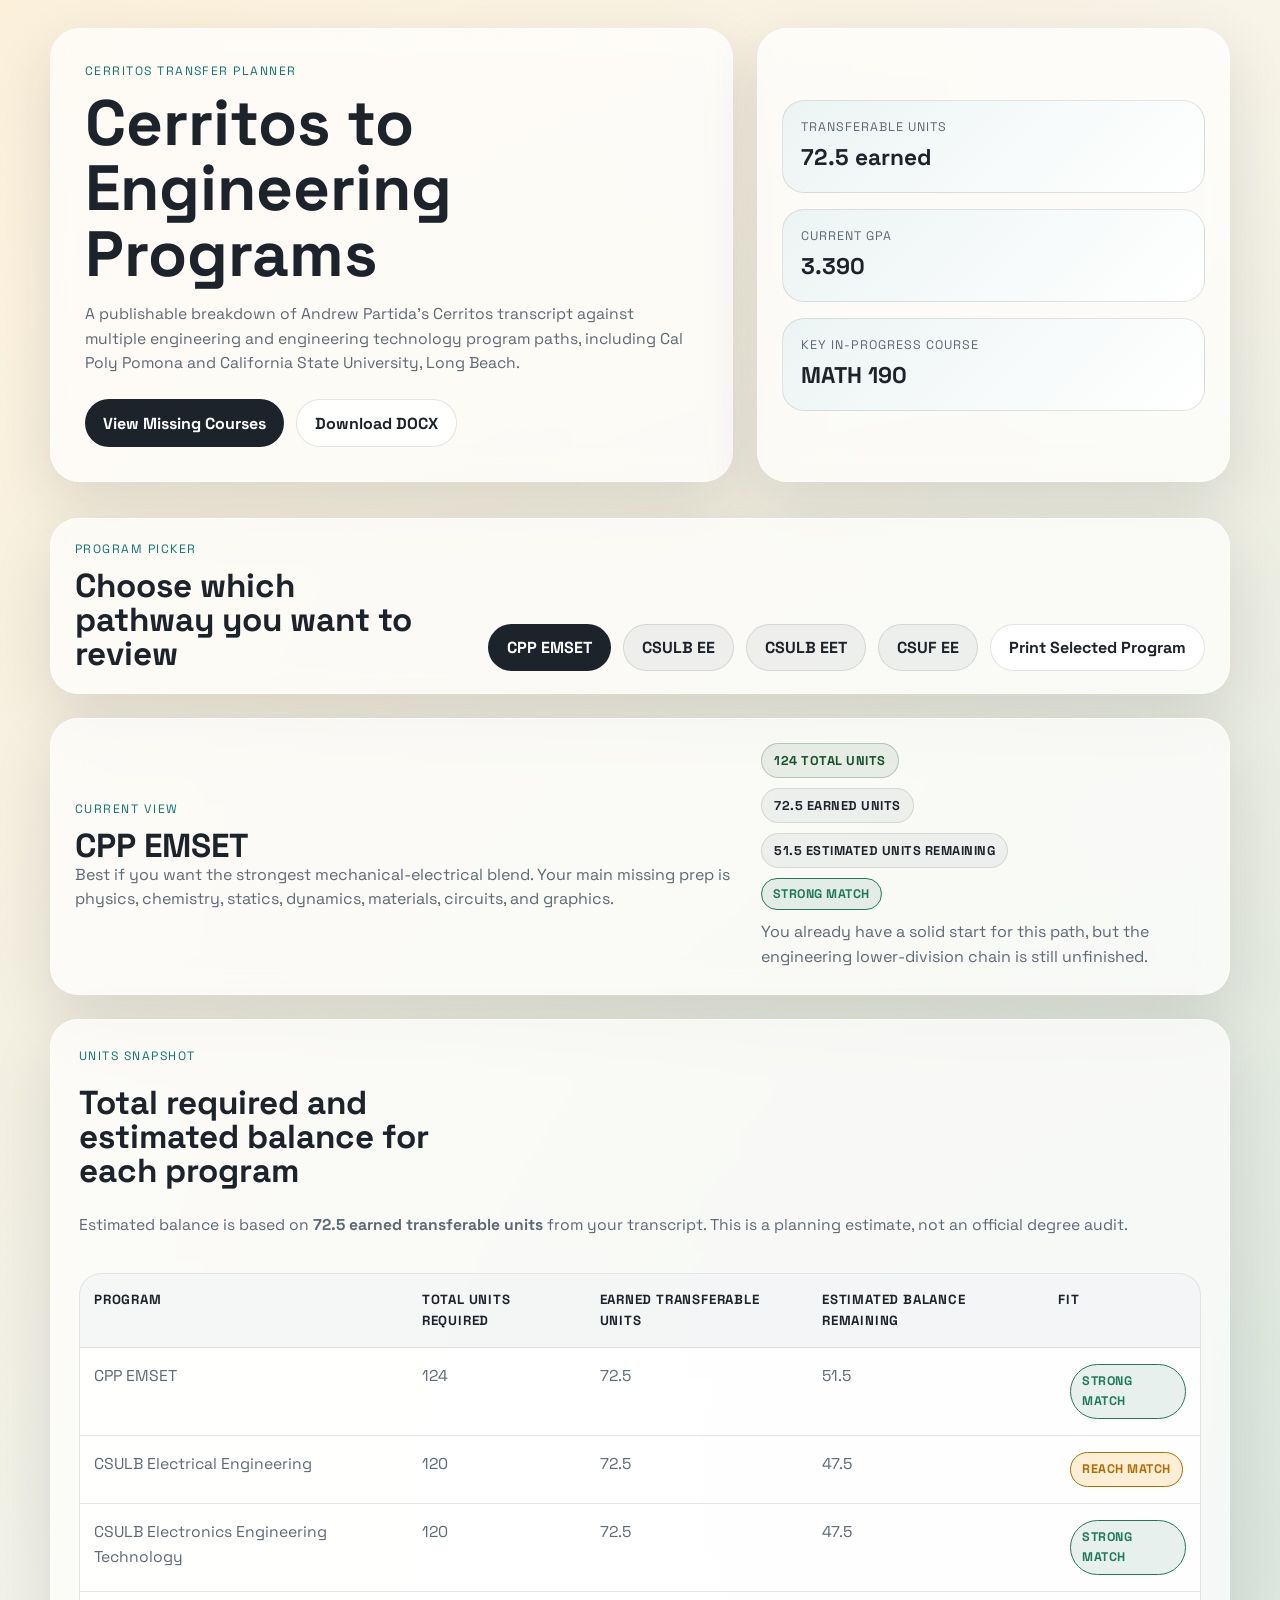
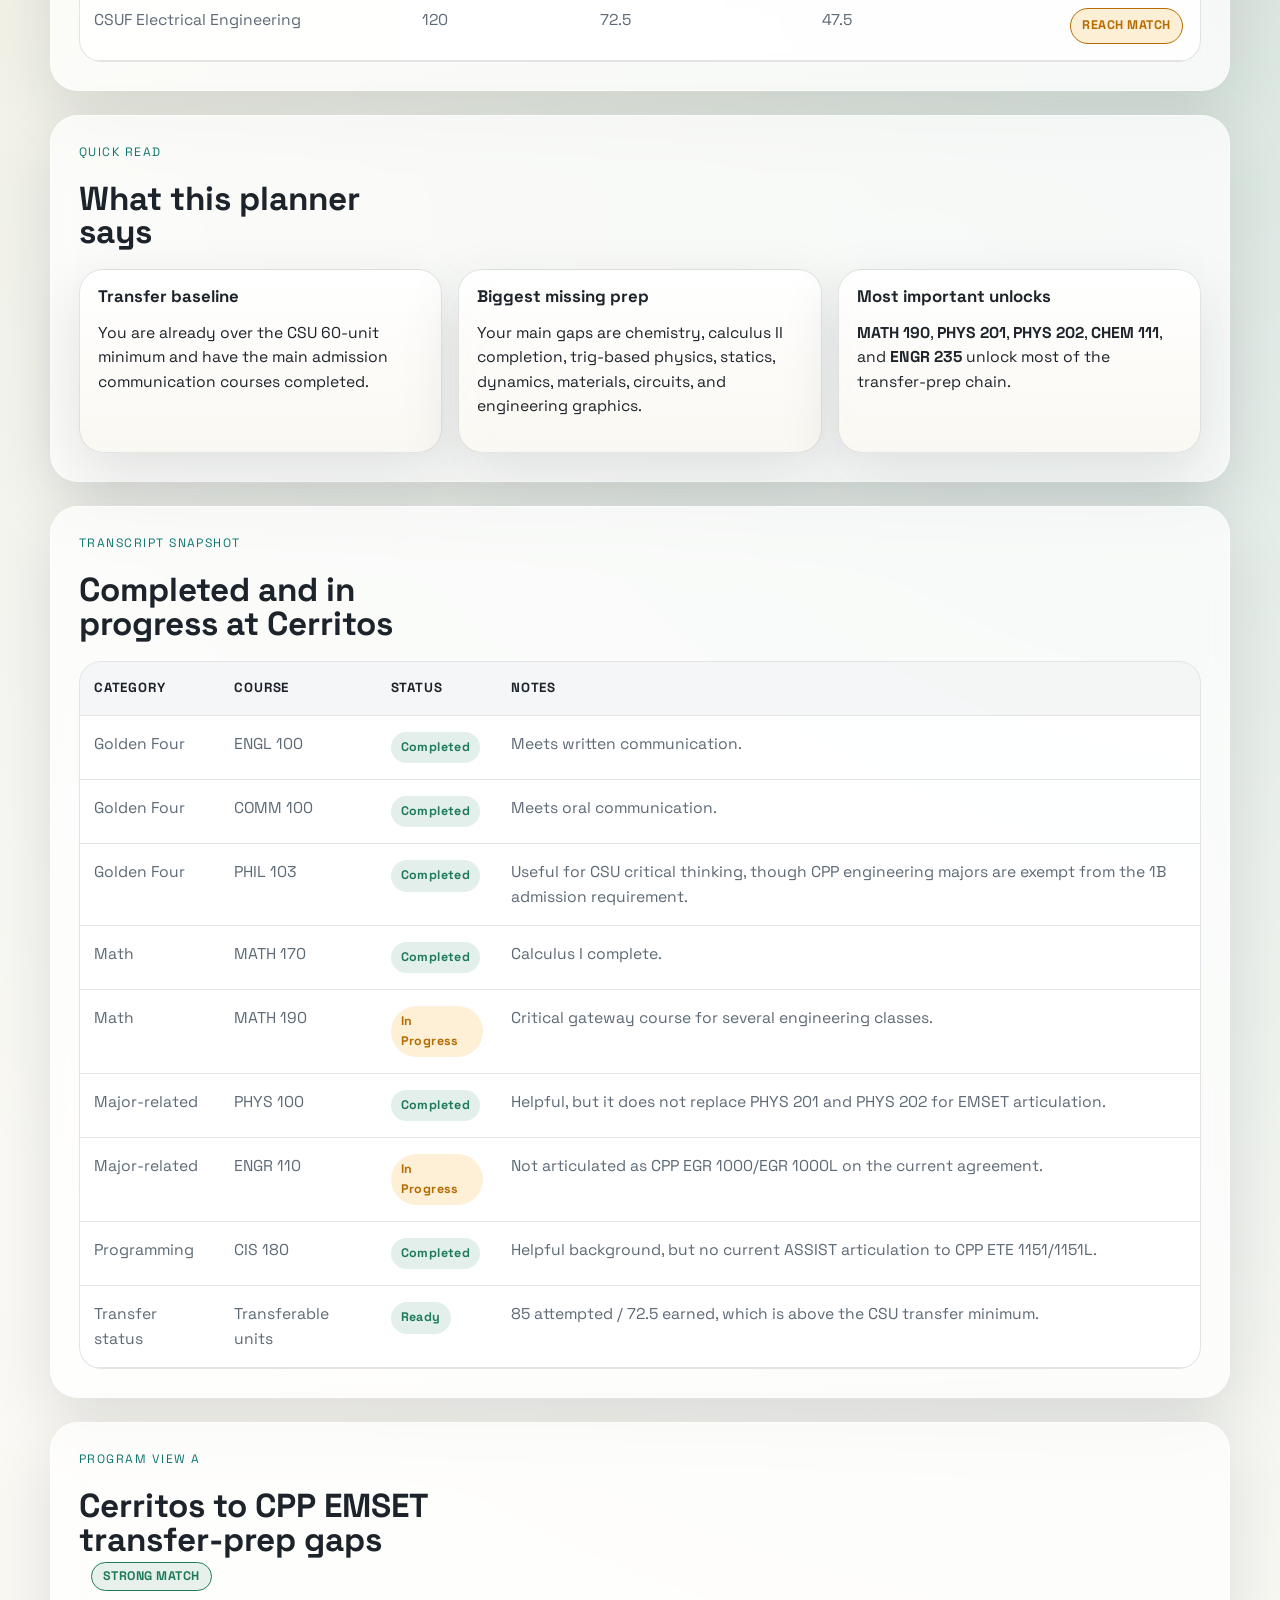
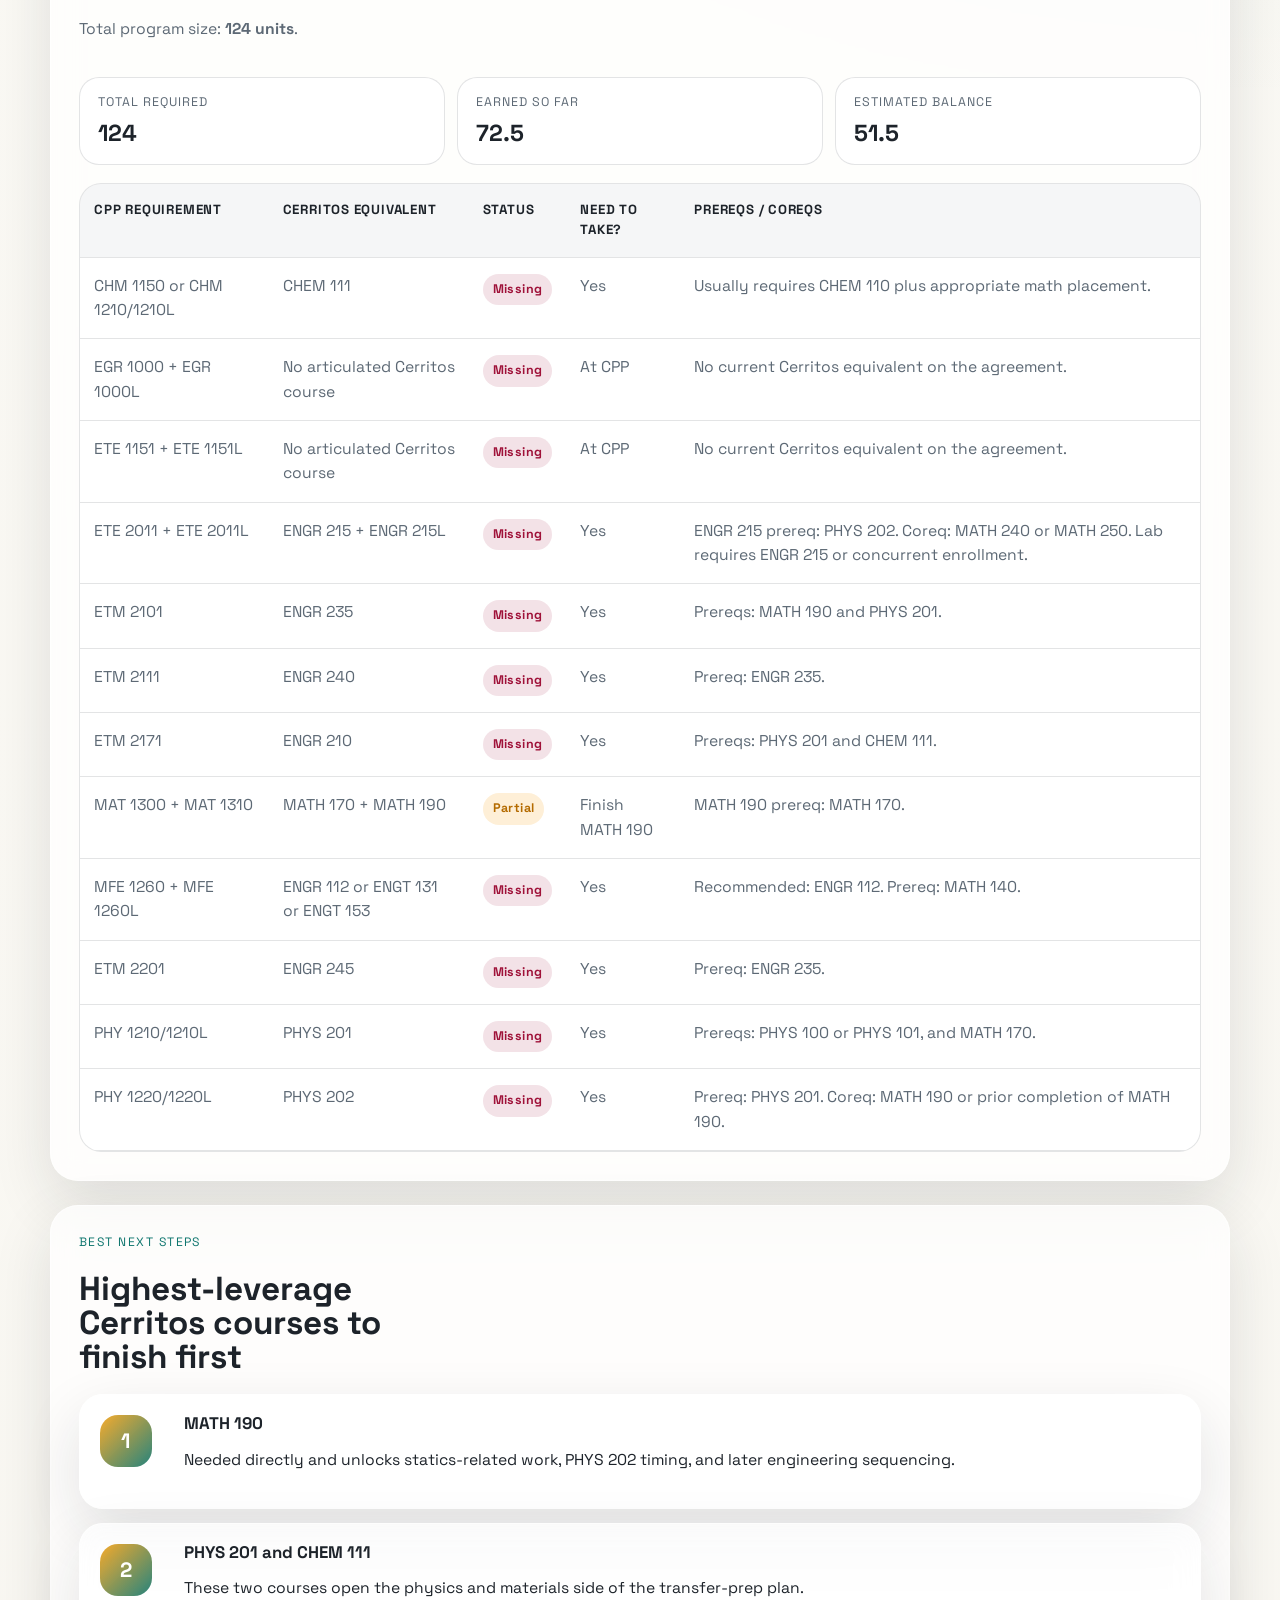
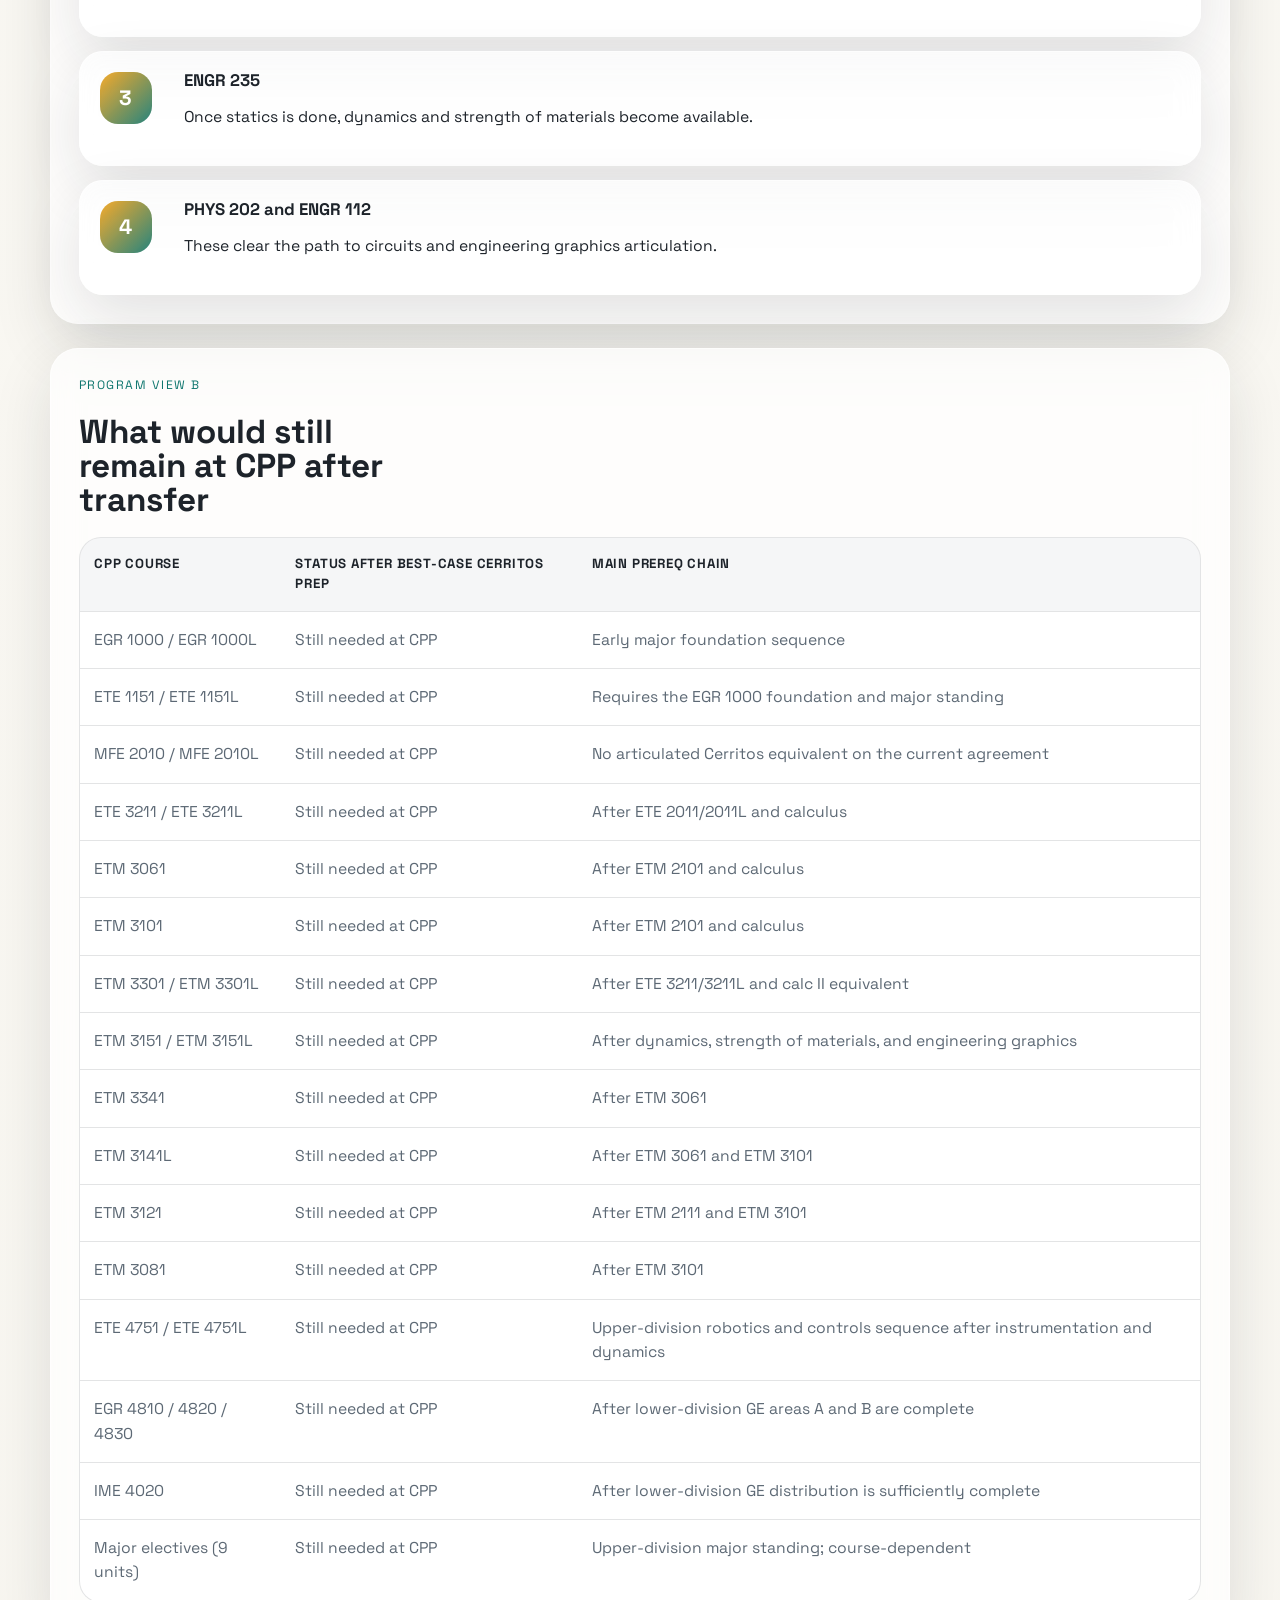
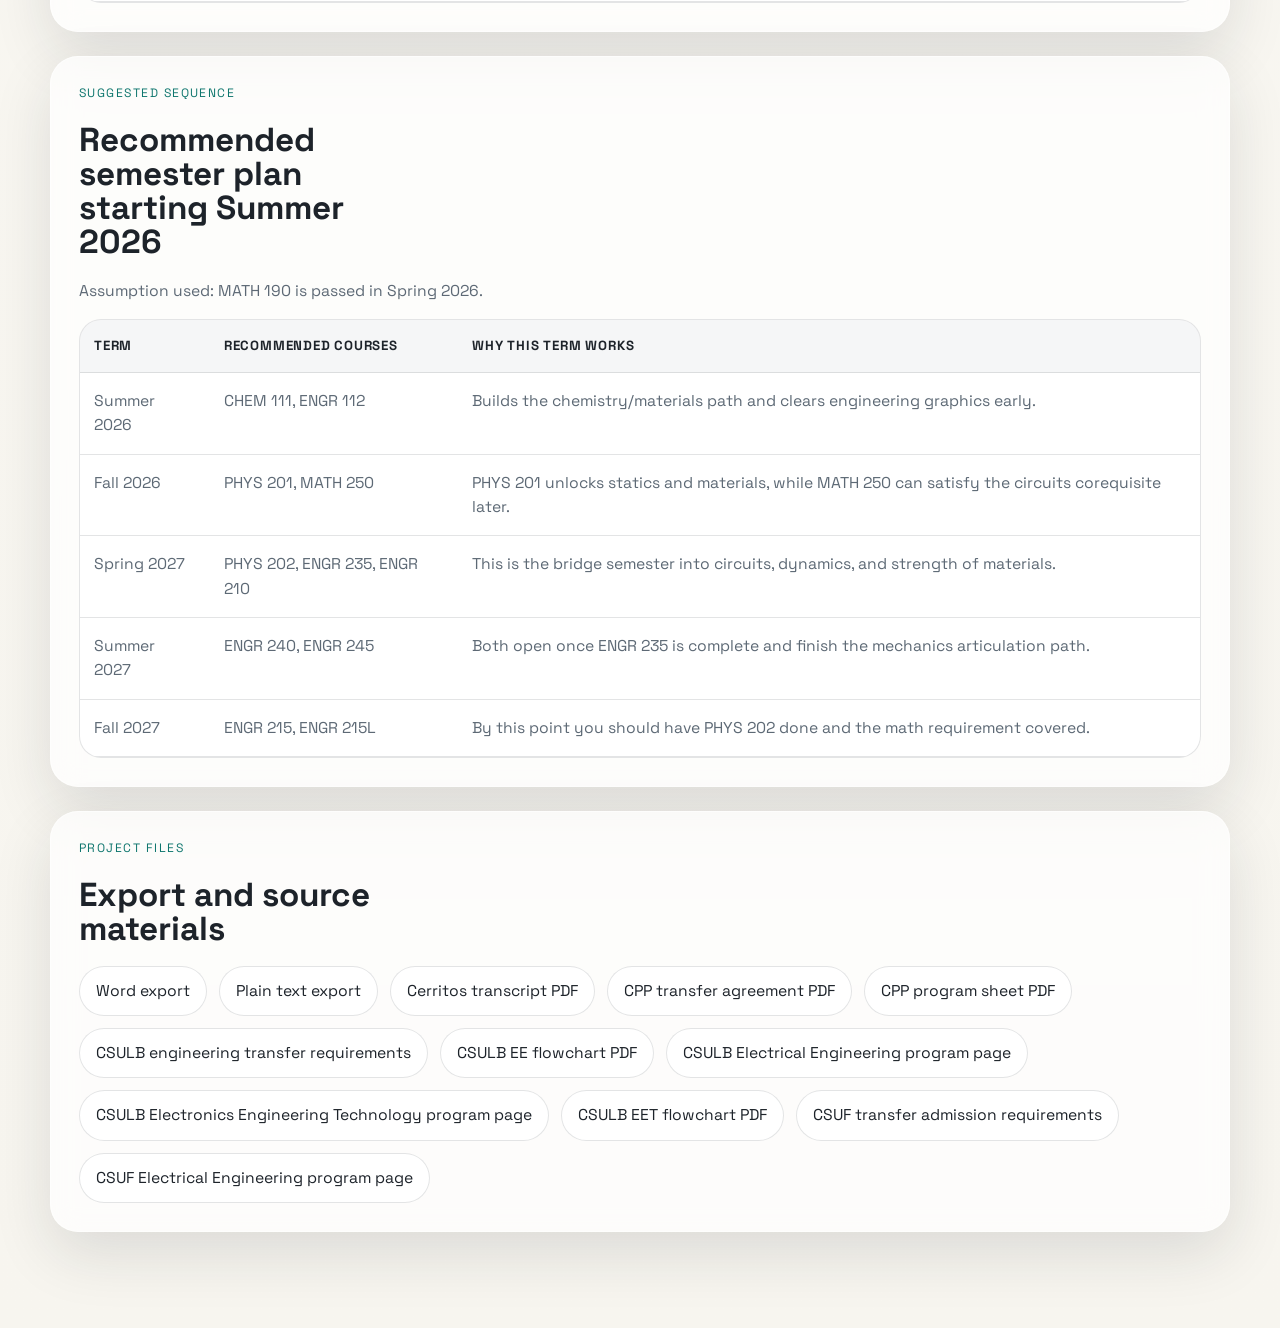
==== commit 6c0d5f69: "WIP" ====
--- a/index.html
+++ b/index.html
@@ -14,11 +14,11 @@
   <div class="page-shell">
     <header class="hero">
       <div class="hero-copy">
-        <p class="eyebrow">Cerritos to Cal Poly Pomona</p>
-        <h1>EMSET Transfer Planner</h1>
+        <p class="eyebrow">Cerritos Transfer Planner</p>
+        <h1>Cerritos to Engineering Programs</h1>
         <p class="lede">
-          A publishable breakdown of Andrew Partida's Cerritos transcript against the
-          Electromechanical Systems Engineering Technology transfer prep and full CPP degree path.
+          A publishable breakdown of Andrew Partida's Cerritos transcript against multiple engineering and engineering technology program paths,
+          including Cal Poly Pomona and California State University, Long Beach.
         </p>
         <div class="hero-actions">
           <a class="button primary" href="#transfer-prep">View Missing Courses</a>
@@ -55,6 +55,9 @@
         </button>
         <button class="program-tab" id="tab-eet" type="button" role="tab" aria-selected="false" aria-controls="panel-eet" data-program-target="eet">
           CSULB EET
+        </button>
+        <button class="program-tab" id="tab-csuf" type="button" role="tab" aria-selected="false" aria-controls="panel-csuf" data-program-target="csuf">
+          CSUF EE
         </button>
         <button class="print-button" id="print-view" type="button">
           Print Selected Program
@@ -123,6 +126,13 @@
               <td>47.5</td>
               <td><span class="inline-fit fit-strong">Strong Match</span></td>
             </tr>
+            <tr>
+              <td>CSUF Electrical Engineering</td>
+              <td>120</td>
+              <td>72.5</td>
+              <td>47.5</td>
+              <td><span class="inline-fit fit-medium">Reach Match</span></td>
+            </tr>
           </tbody>
         </table>
       </div>
@@ -610,6 +620,146 @@
         </section>
       </section>
 
+      <section class="program-panel" id="panel-csuf" role="tabpanel" aria-labelledby="tab-csuf" aria-hidden="true" data-program-panel="csuf">
+        <section class="section" id="csuf-ee">
+          <div class="section-heading">
+            <p class="section-kicker">Program View E</p>
+            <h2>Cal State Fullerton Electrical Engineering <span class="inline-fit fit-medium">Reach Match</span></h2>
+            <p class="assumption">Total program size: <strong>120 units</strong>.</p>
+          </div>
+          <div class="mini-unit-row">
+            <div class="mini-unit-card">
+              <span>Total Required</span>
+              <strong>120</strong>
+            </div>
+            <div class="mini-unit-card">
+              <span>Earned So Far</span>
+              <strong>72.5</strong>
+            </div>
+            <div class="mini-unit-card">
+              <span>Estimated Balance</span>
+              <strong>47.5</strong>
+            </div>
+          </div>
+          <p class="assumption">
+            This section is for <strong>Cal State Fullerton Electrical Engineering (B.S.)</strong>. It is a more theory-heavy EE path with a long lower-division math, physics, chemistry,
+            circuits, electronics, and analysis sequence. This planner uses current official CSUF curriculum and admissions pages, but not a full ASSIST articulation audit.
+          </p>
+          <div class="callout-grid single-row">
+            <article class="callout">
+              <h3>Total Program</h3>
+              <p>CSUF Electrical Engineering is listed at <strong>120 total units</strong>.</p>
+            </article>
+            <article class="callout">
+              <h3>Transfer baseline</h3>
+              <p>CSUF requires upper-division transfers to complete at least <strong>60 transferable semester units</strong> before transfer.</p>
+            </article>
+            <article class="callout">
+              <h3>Planning reality</h3>
+              <p>Your current math start helps, but CSUF EE still has a long science and EE core sequence ahead.</p>
+            </article>
+          </div>
+        </section>
+
+        <section class="section">
+          <div class="section-heading">
+            <p class="section-kicker">Admission and Prep</p>
+            <h2>How your transcript lines up with CSUF EE lower-division prep</h2>
+          </div>
+          <div class="table-wrap">
+            <table>
+              <thead>
+                <tr>
+                  <th>CSUF EE Requirement</th>
+                  <th>Closest Cerritos Course</th>
+                  <th>Your Status</th>
+                  <th>Still Needed?</th>
+                  <th>Notes</th>
+                </tr>
+              </thead>
+              <tbody>
+                <tr><td>MATH 150A - Calculus I</td><td>MATH 170</td><td><span class="pill done">Completed</span></td><td>No</td><td>Your calculus I is already done.</td></tr>
+                <tr><td>MATH 150B - Calculus II</td><td>MATH 190</td><td><span class="pill progress">In Progress</span></td><td>Finish current class</td><td>Important prerequisite for the rest of the EE math chain.</td></tr>
+                <tr><td>MATH 250A - Calculus III</td><td>Closest likely path: MATH 220</td><td><span class="pill missing">Missing</span></td><td>Yes</td><td>Not yet on your transcript.</td></tr>
+                <tr><td>MATH 250B - Linear Algebra and Differential Equations</td><td>Closest likely path: advanced math beyond current transcript</td><td><span class="pill missing">Missing</span></td><td>Yes</td><td>Still ahead.</td></tr>
+                <tr><td>CHEM 123 - Chemistry for Engineers</td><td>Closest likely path: CHEM 111</td><td><span class="pill missing">Missing</span></td><td>Yes</td><td>Chemistry is part of the CSUF EE core science prep.</td></tr>
+                <tr><td>PHYS 225 / 225L - Mechanics</td><td>Closest likely path: PHYS 201</td><td><span class="pill missing">Missing</span></td><td>Yes</td><td>You still need the calculus-based engineering physics sequence.</td></tr>
+                <tr><td>PHYS 226 / 226L - Electricity and Magnetism</td><td>Closest likely path: PHYS 202</td><td><span class="pill missing">Missing</span></td><td>Yes</td><td>Follows the first engineering physics course.</td></tr>
+                <tr><td>PHYS 227 / 227L - Waves, Optics, Modern Physics</td><td>No current equivalent on transcript</td><td><span class="pill missing">Missing</span></td><td>Yes</td><td>Additional physics course still ahead.</td></tr>
+                <tr><td>CPSC 120 - Programming Concepts</td><td>CIS 180 or CIS 183</td><td><span class="pill progress">Partial</span></td><td>Possibly not, but equivalency not verified here</td><td>Your programming work may help, but this app is not claiming exact CSUF articulation.</td></tr>
+                <tr><td>General transfer baseline</td><td>60 transferable units</td><td><span class="pill done">Met</span></td><td>No</td><td>You already have 72.5 earned transferable units.</td></tr>
+              </tbody>
+            </table>
+          </div>
+        </section>
+
+        <section class="section">
+          <div class="section-heading">
+            <p class="section-kicker">Likely Core Still Ahead</p>
+            <h2>Major EE courses that would likely remain at CSUF</h2>
+          </div>
+          <p class="assumption">
+            Based on the current CSUF EE curriculum page, the major includes a substantial EE core even after transfer.
+          </p>
+          <div class="table-wrap">
+            <table>
+              <thead>
+                <tr>
+                  <th>CSUF EE Course</th>
+                  <th>Status vs Your Transcript</th>
+                  <th>Why It Matters</th>
+                </tr>
+              </thead>
+              <tbody>
+                <tr><td>EGEC 215 - MATLAB</td><td><span class="pill missing">Likely needed</span></td><td>Early engineering tools course.</td></tr>
+                <tr><td>EGEC 203 / 203L - Electric Circuits</td><td><span class="pill progress">Unverified</span></td><td>Starts the core circuits sequence; Cerritos ENGR 215/215L looks related but is not verified here as CSUF equivalent.</td></tr>
+                <tr><td>EGEC 245 / 245L - Computer Logic and Architecture</td><td><span class="pill missing">Likely needed</span></td><td>Digital systems foundation.</td></tr>
+                <tr><td>EGEC 280 - Microcontrollers</td><td><span class="pill missing">Likely needed</span></td><td>Embedded systems path.</td></tr>
+                <tr><td>EGEC 281 - MultiSim / VHDL</td><td><span class="pill missing">Likely needed</span></td><td>Digital design workflow.</td></tr>
+                <tr><td>EGEC 303 / 303L - Electronics</td><td><span class="pill missing">Likely needed</span></td><td>Core analog electronics sequence.</td></tr>
+                <tr><td>EGEC 308 - Engineering Analysis</td><td><span class="pill missing">Likely needed</span></td><td>Depends on the advanced math sequence.</td></tr>
+                <tr><td>EGEC 309 - Network Analysis</td><td><span class="pill missing">Likely needed</span></td><td>Extends circuit and systems analysis.</td></tr>
+                <tr><td>EGEC 310 / 310L - Electronic Circuits</td><td><span class="pill missing">Likely needed</span></td><td>Upper core electronics work.</td></tr>
+                <tr><td>EGEC 311 - Field Theory and Transmission Lines</td><td><span class="pill missing">Likely needed</span></td><td>Electromagnetics core.</td></tr>
+                <tr><td>EGEC 313 / 313L - Electromechanics and Power Lab</td><td><span class="pill missing">Likely needed</span></td><td>Power and machines foundation.</td></tr>
+                <tr><td>EGEC 323 - Probability and Statistics</td><td><span class="pill missing">Likely needed</span></td><td>Required analytical foundation for later EE work.</td></tr>
+                <tr><td>EGEC 401 - Economics and Professionalism</td><td><span class="pill missing">Likely needed</span></td><td>Professional engineering requirement.</td></tr>
+                <tr><td>EGEC 409 - Linear Systems</td><td><span class="pill missing">Likely needed</span></td><td>Systems theory sequence.</td></tr>
+                <tr><td>EGEC 485 - Design Projects Lab</td><td><span class="pill missing">Likely needed</span></td><td>Senior design capstone.</td></tr>
+                <tr><td>Technical electives (15 units)</td><td><span class="pill missing">Still needed</span></td><td>Required specialization units in the upper division.</td></tr>
+              </tbody>
+            </table>
+          </div>
+        </section>
+
+        <section class="section" id="csuf-plan">
+          <div class="section-heading">
+            <p class="section-kicker">Suggested Sequence</p>
+            <h2>Recommended CSUF EE prep plan from your current transcript</h2>
+          </div>
+          <p class="assumption">
+            Assumptions used: you pass <strong>MATH 190</strong> in Spring 2026 and want to stay viable for a traditional EE path.
+          </p>
+          <div class="table-wrap">
+            <table>
+              <thead>
+                <tr>
+                  <th>Term</th>
+                  <th>Recommended Courses</th>
+                  <th>Why This Helps for CSUF EE</th>
+                </tr>
+              </thead>
+              <tbody>
+                <tr><td>Summer 2026</td><td>CHEM 111</td><td>CSUF EE includes chemistry as part of the lower-division science core.</td></tr>
+                <tr><td>Fall 2026</td><td>PHYS 201, MATH 220 if available</td><td>Begins the calculus-based physics path and moves you toward calc III.</td></tr>
+                <tr><td>Spring 2027</td><td>PHYS 202, next advanced math course</td><td>Keeps you moving through the EE math and physics foundation.</td></tr>
+                <tr><td>After transfer</td><td>Expect advanced math, physics 227, circuits, logic, electronics, systems, and design work</td><td>CSUF EE still has a large theory-heavy core after transfer.</td></tr>
+              </tbody>
+            </table>
+          </div>
+        </section>
+      </section>
+
       <section class="section source-section">
         <div class="section-heading">
           <p class="section-kicker">Project Files</p>
@@ -626,6 +776,8 @@
           <a href="https://www.csulb.edu/college-of-engineering/bachelor-of-science-electrical-engineering">CSULB Electrical Engineering program page</a>
           <a href="https://www.csulb.edu/college-of-engineering/bachelor-of-science-electronics-engineering-technology">CSULB Electronics Engineering Technology program page</a>
           <a href="https://www.csulb.edu/sites/default/files/2025/documents/2025-2026%20Electronics%20Engineering%20Technology-BMS-07.03.2025.pdf">CSULB EET flowchart PDF</a>
+          <a href="https://admissions.fullerton.edu/prospective-students/transfer.html">CSUF transfer admission requirements</a>
+          <a href="https://www.fullerton.edu/ecs/ece/degrees/ee_undergraduate.php">CSUF Electrical Engineering program page</a>
         </div>
       </section>
     </main>
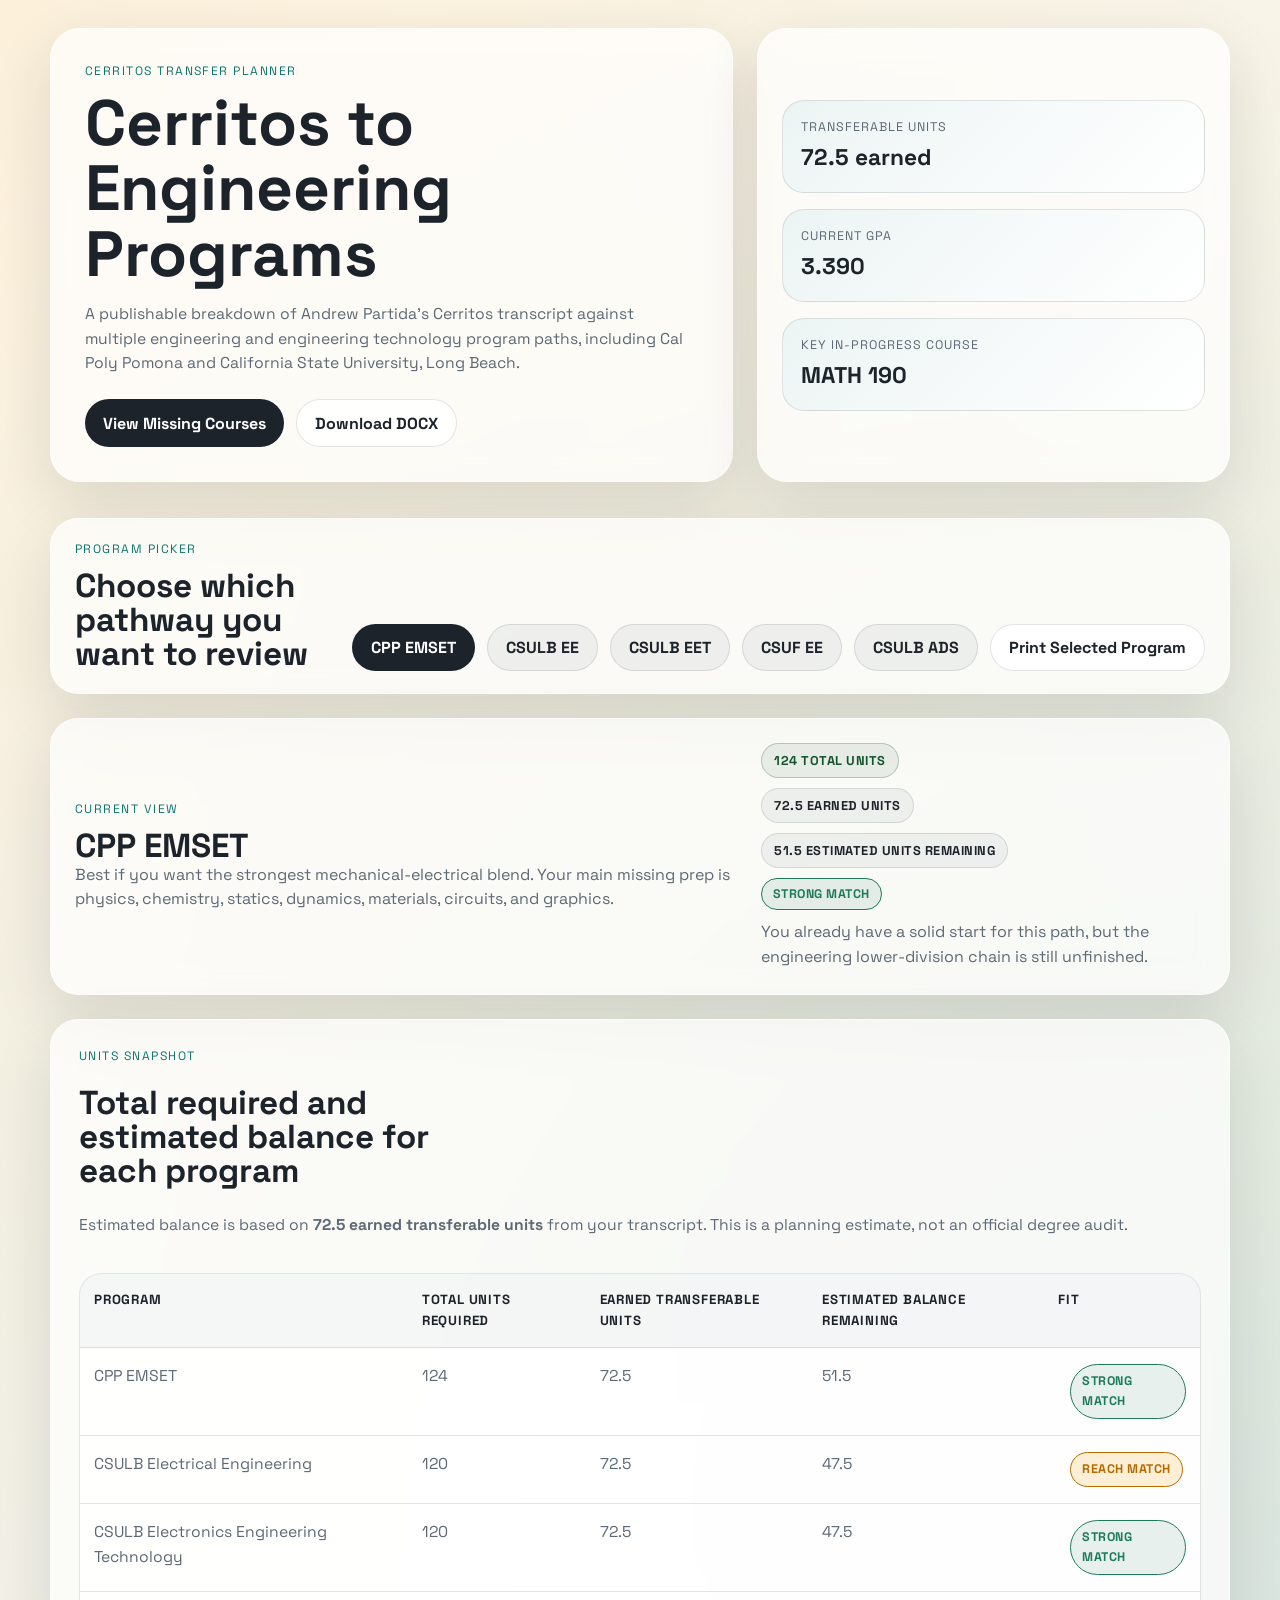
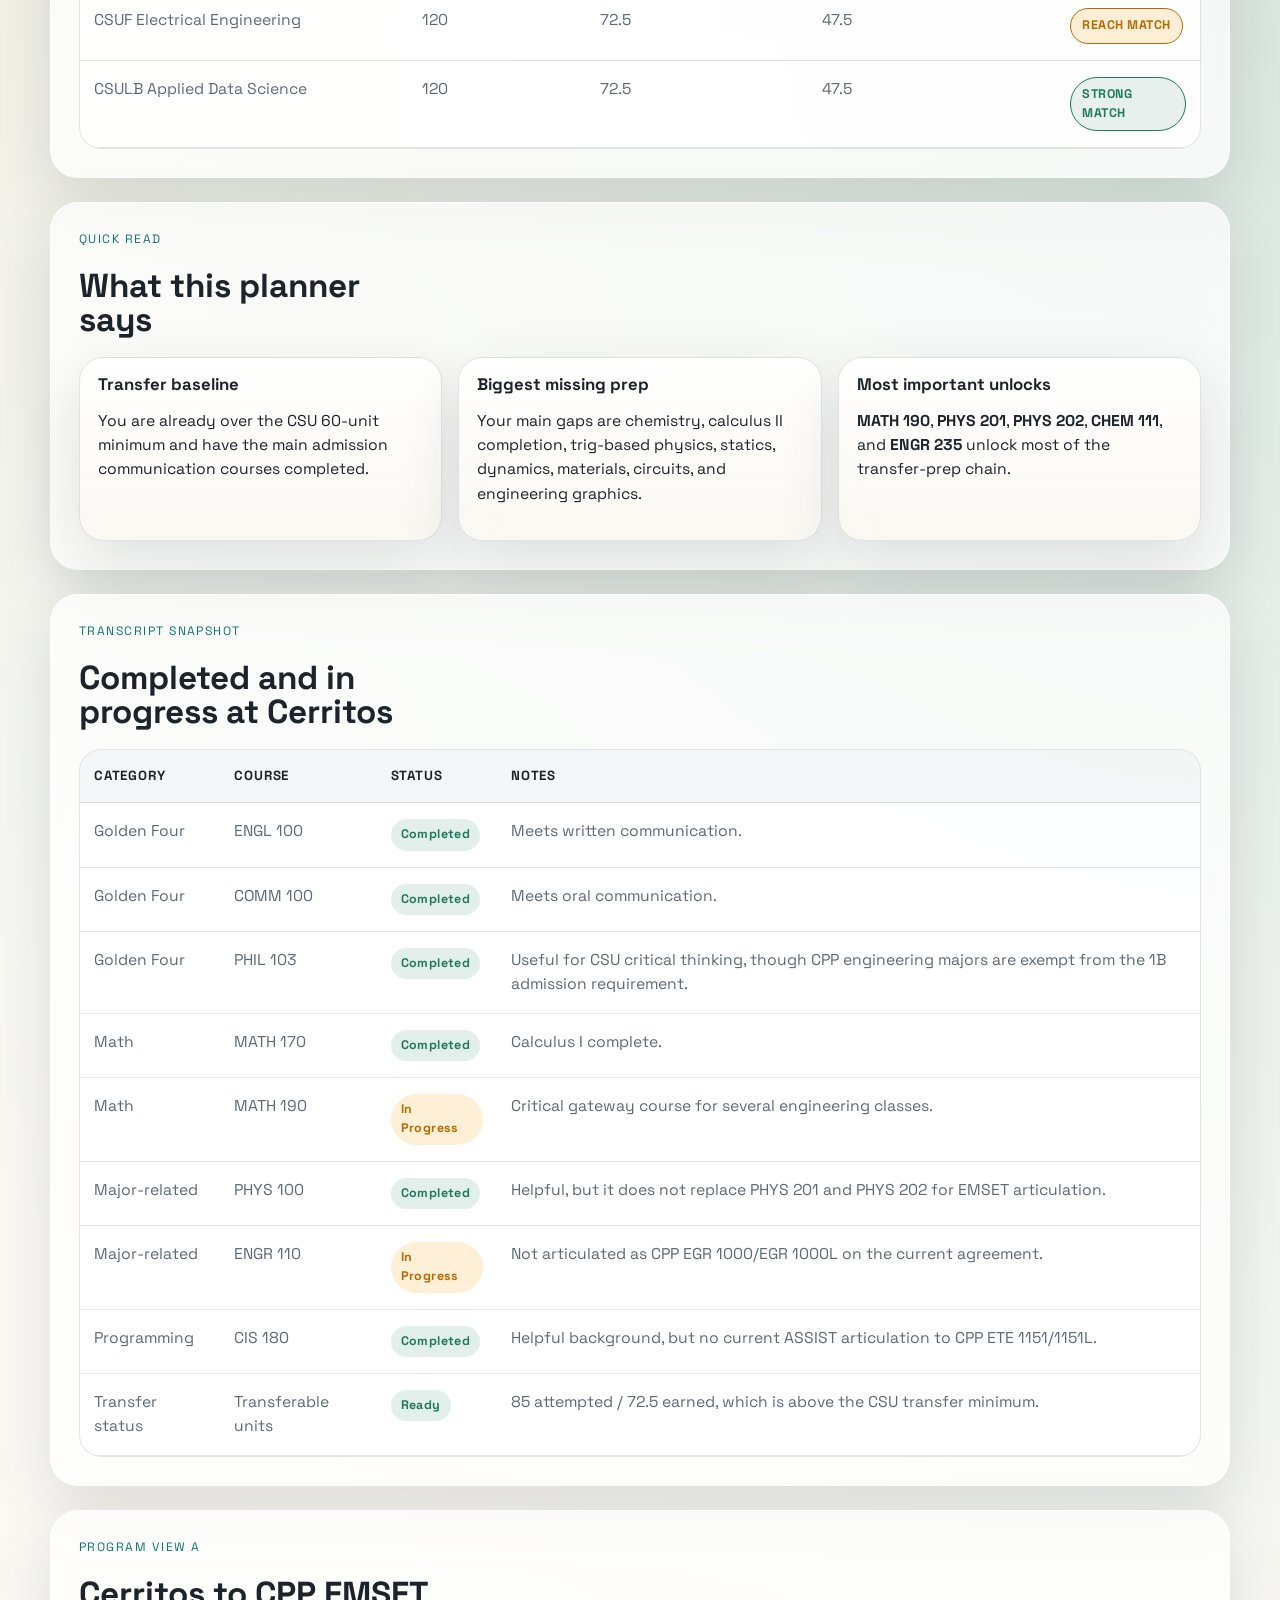
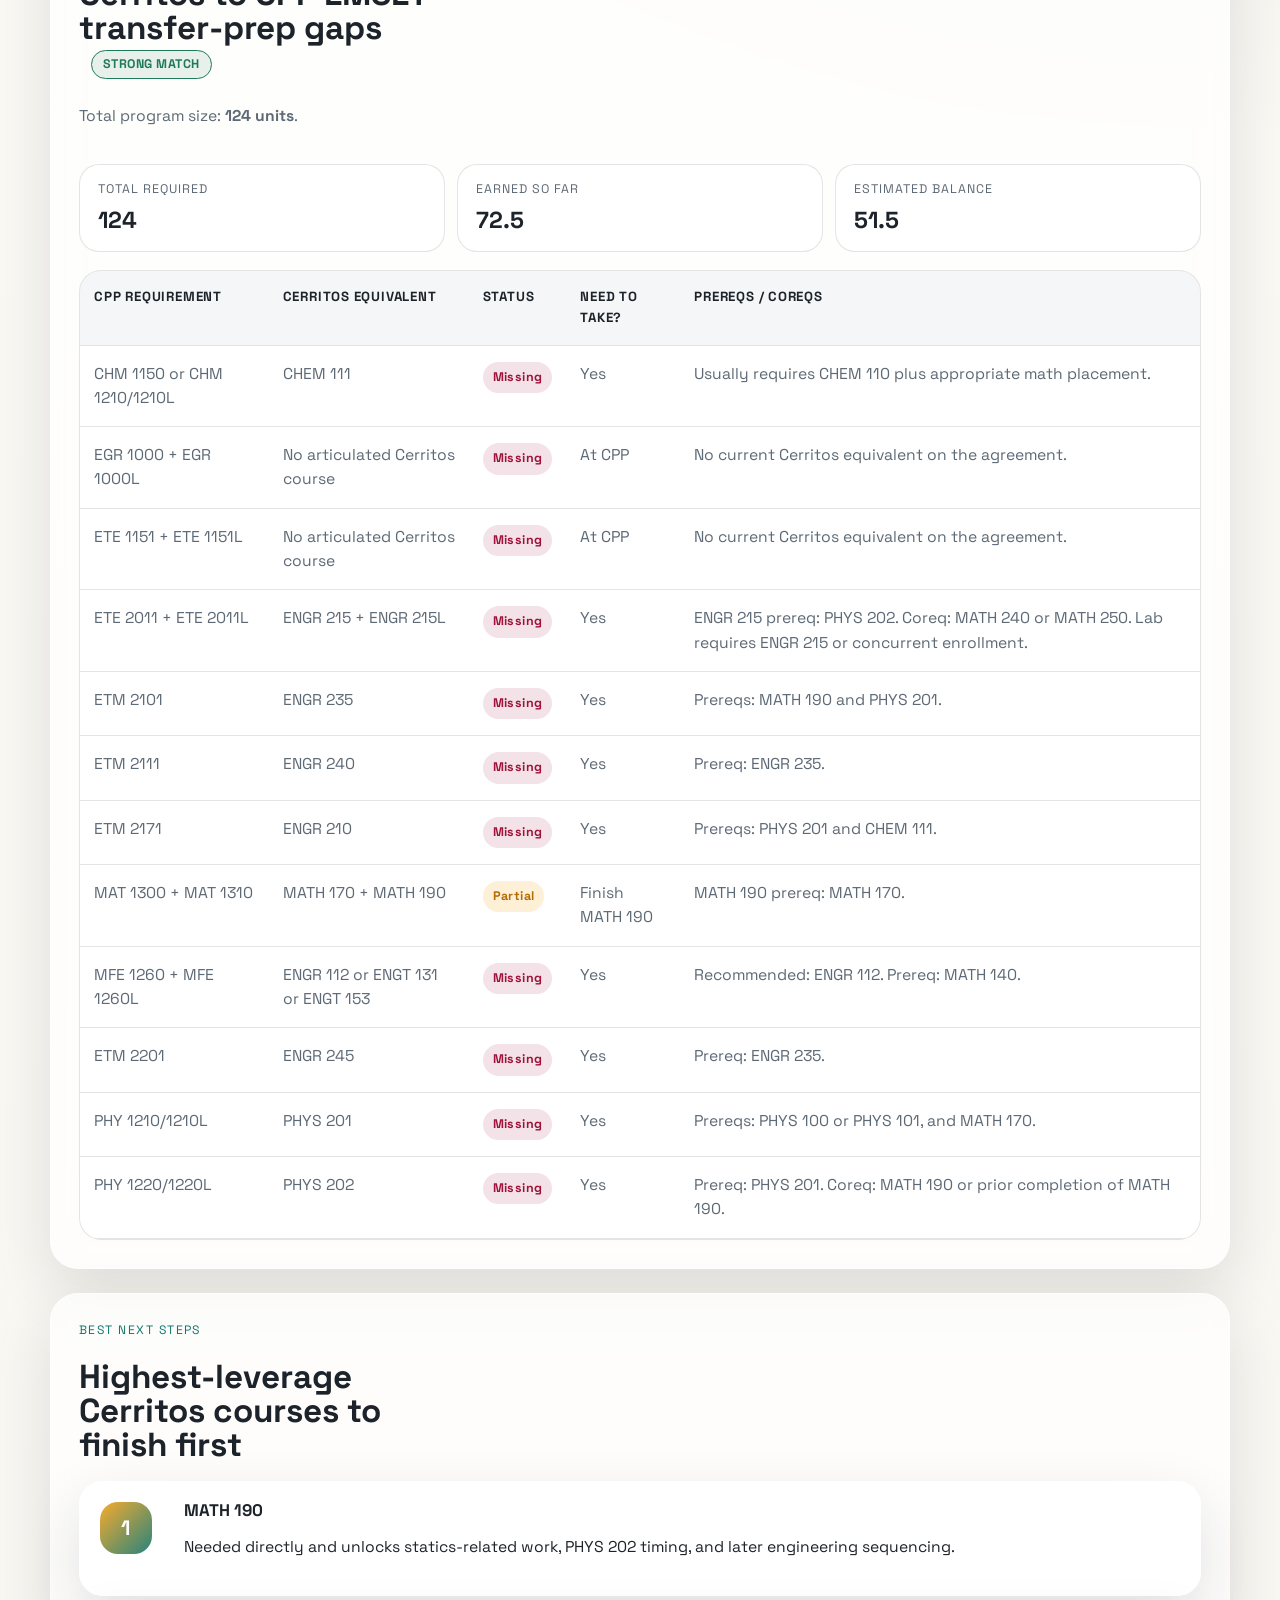
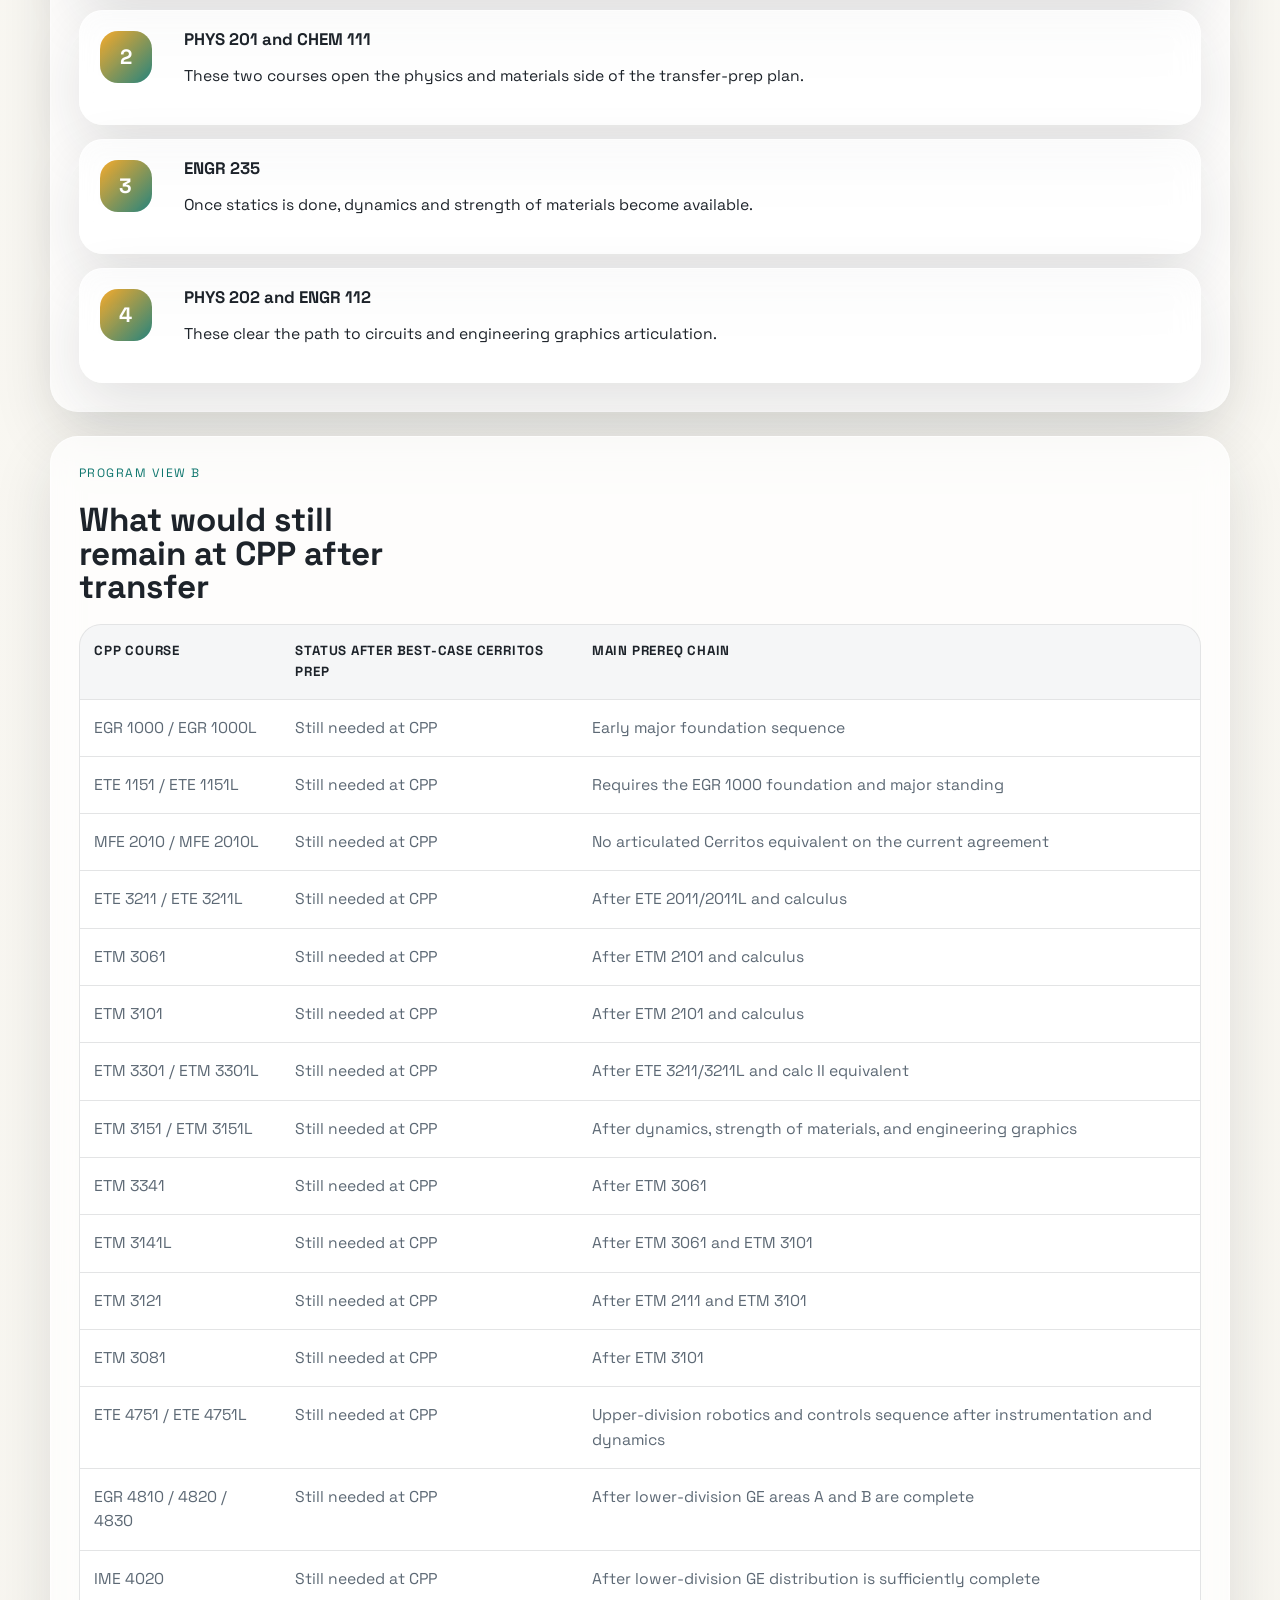
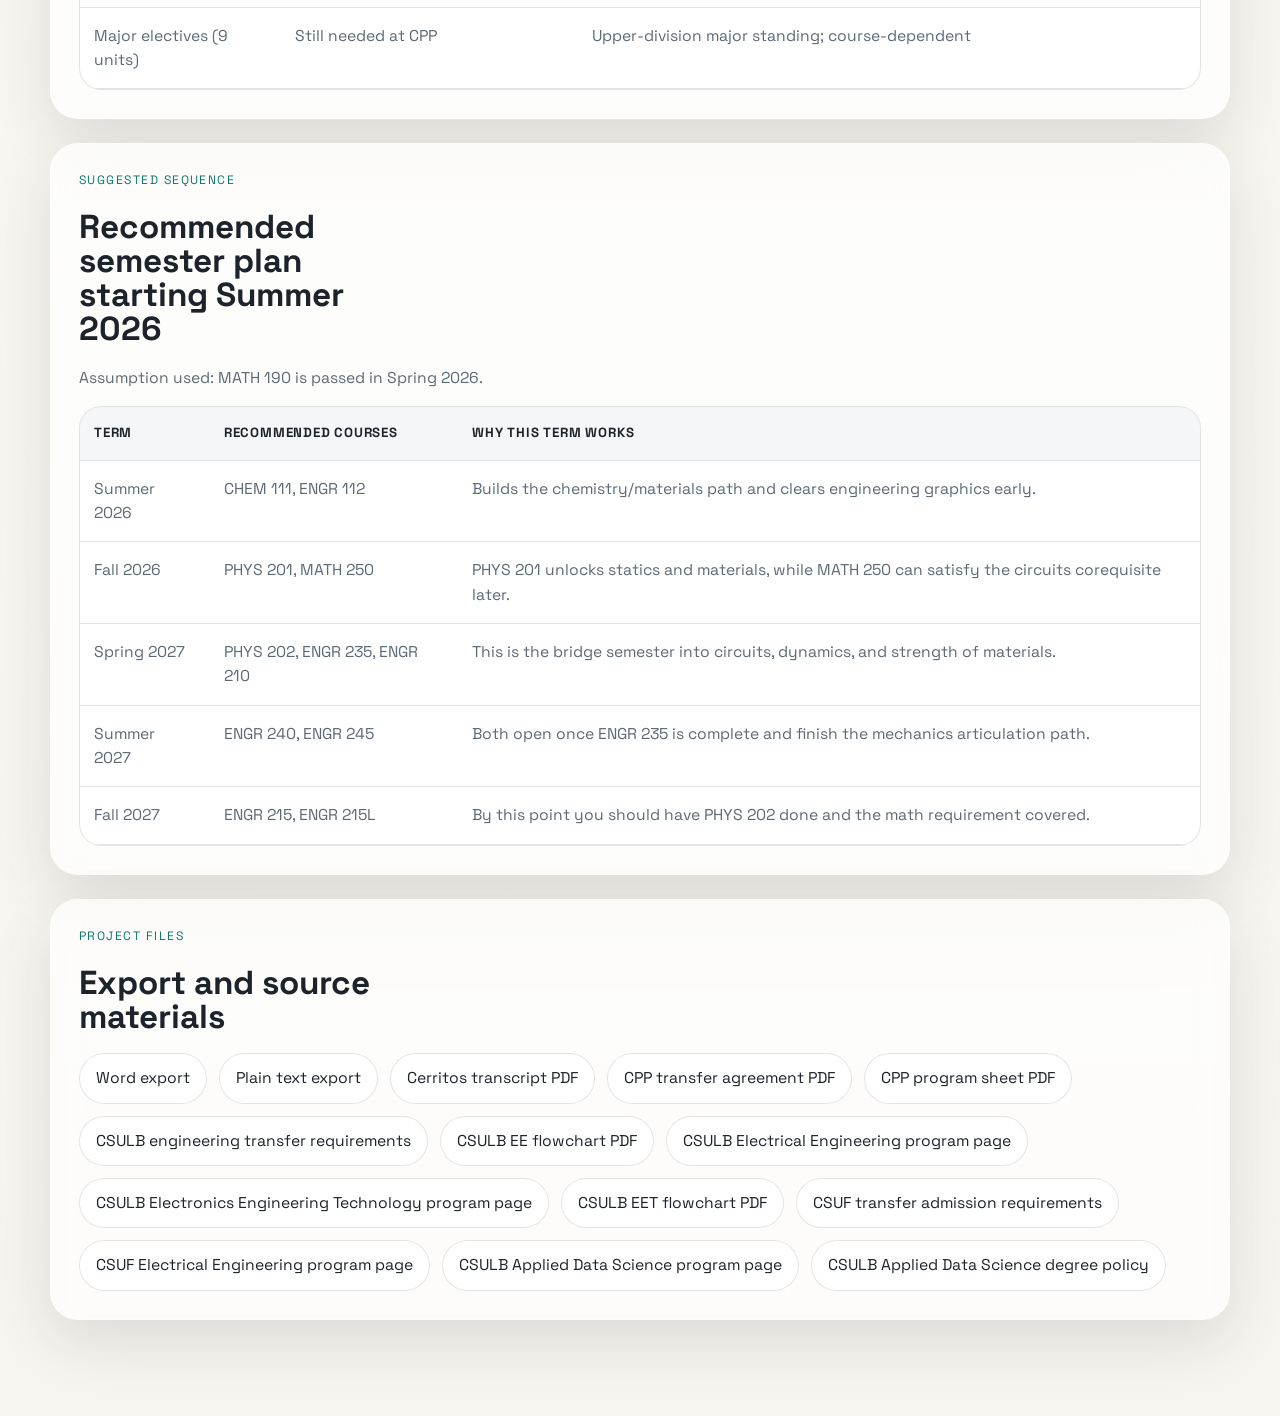
==== commit 8fb22792: "WIP" ====
--- a/index.html
+++ b/index.html
@@ -58,6 +58,9 @@
         </button>
         <button class="program-tab" id="tab-csuf" type="button" role="tab" aria-selected="false" aria-controls="panel-csuf" data-program-target="csuf">
           CSUF EE
+        </button>
+        <button class="program-tab" id="tab-ads" type="button" role="tab" aria-selected="false" aria-controls="panel-ads" data-program-target="ads">
+          CSULB ADS
         </button>
         <button class="print-button" id="print-view" type="button">
           Print Selected Program
@@ -132,6 +135,13 @@
               <td>72.5</td>
               <td>47.5</td>
               <td><span class="inline-fit fit-medium">Reach Match</span></td>
+            </tr>
+            <tr>
+              <td>CSULB Applied Data Science</td>
+              <td>120</td>
+              <td>72.5</td>
+              <td>47.5</td>
+              <td><span class="inline-fit fit-strong">Strong Match</span></td>
             </tr>
           </tbody>
         </table>
@@ -760,6 +770,145 @@
         </section>
       </section>
 
+      <section class="program-panel" id="panel-ads" role="tabpanel" aria-labelledby="tab-ads" aria-hidden="true" data-program-panel="ads">
+        <section class="section" id="csulb-ads">
+          <div class="section-heading">
+            <p class="section-kicker">Program View F</p>
+            <h2>CSULB Applied Data Science <span class="inline-fit fit-strong">Strong Match</span></h2>
+            <p class="assumption">Total program size: <strong>120 units</strong>.</p>
+          </div>
+          <div class="mini-unit-row">
+            <div class="mini-unit-card">
+              <span>Total Required</span>
+              <strong>120</strong>
+            </div>
+            <div class="mini-unit-card">
+              <span>Earned So Far</span>
+              <strong>72.5</strong>
+            </div>
+            <div class="mini-unit-card">
+              <span>Estimated Balance</span>
+              <strong>47.5</strong>
+            </div>
+          </div>
+          <p class="assumption">
+            This section is for <strong>CSULB Applied Data Science (B.S.)</strong>, a newer computing-focused program in the College of Engineering.
+            Compared with the traditional engineering paths, this one aligns more directly with your programming background and generally requires less physics and chemistry.
+          </p>
+          <div class="callout-grid single-row">
+            <article class="callout">
+              <h3>Total Program</h3>
+              <p>CSULB Applied Data Science requires <strong>120 total units</strong>.</p>
+            </article>
+            <article class="callout">
+              <h3>Major declaration baseline</h3>
+              <p>The program lists a <strong>2.5 GPA</strong> plus key lower-division coursework for full admission into the major.</p>
+            </article>
+            <article class="callout">
+              <h3>Transfer benchmark</h3>
+              <p>Transfer students must complete <strong>CECS 181, CECS 228, and CECS 274</strong> within one calendar year after transfer.</p>
+            </article>
+          </div>
+        </section>
+
+        <section class="section">
+          <div class="section-heading">
+            <p class="section-kicker">Admission and Prep</p>
+            <h2>How your transcript lines up with CSULB Applied Data Science</h2>
+          </div>
+          <div class="table-wrap">
+            <table>
+              <thead>
+                <tr>
+                  <th>CSULB ADS Requirement</th>
+                  <th>Closest Cerritos Course</th>
+                  <th>Your Status</th>
+                  <th>Still Needed?</th>
+                  <th>Notes</th>
+                </tr>
+              </thead>
+              <tbody>
+                <tr><td>Written Communication</td><td>ENGL 100</td><td><span class="pill done">Completed</span></td><td>No</td><td>Already done.</td></tr>
+                <tr><td>Oral Communication</td><td>COMM 100</td><td><span class="pill done">Completed</span></td><td>No</td><td>Already done.</td></tr>
+                <tr><td>CECS 180 - Data Computing for Everyone</td><td>Closest likely path: CIS programming/computing courses</td><td><span class="pill progress">Partial</span></td><td>Possibly still needed</td><td>Your CIS background helps, but this planner does not claim direct equivalency.</td></tr>
+                <tr><td>CECS 174 - Intro to Programming and Problem Solving</td><td>CIS 180 / CIS 183</td><td><span class="pill progress">Partial</span></td><td>Possibly still needed</td><td>You have C/C++ and Java coursework, but exact transfer credit should be confirmed through CSULB course equivalency review.</td></tr>
+                <tr><td>MATH 122 or suitable math readiness</td><td>MATH 170</td><td><span class="pill done">Completed</span></td><td>No</td><td>You are already past the basic math entry point listed for CECS 174 and MATH 181.</td></tr>
+                <tr><td>MATH 181 - Mathematics for Data Science I</td><td>MATH 170 may exceed entry math, but not a direct match</td><td><span class="pill progress">Unverified</span></td><td>Likely a CSULB course unless waived</td><td>You have stronger traditional calculus prep, but that does not automatically mean this course is waived.</td></tr>
+                <tr><td>CECS 181 - Intro to Data Science</td><td>No direct match on transcript</td><td><span class="pill missing">Missing</span></td><td>Yes or likely yes</td><td>This is one of the key transfer benchmarks after entry.</td></tr>
+                <tr><td>CECS 228 - Discrete Structures</td><td>No direct match on transcript</td><td><span class="pill missing">Missing</span></td><td>Yes or likely yes</td><td>Another key transfer benchmark after entry.</td></tr>
+                <tr><td>CECS 274 - Data Structures</td><td>No direct match on transcript</td><td><span class="pill missing">Missing</span></td><td>Yes or likely yes</td><td>Another key transfer benchmark after entry.</td></tr>
+              </tbody>
+            </table>
+          </div>
+        </section>
+
+        <section class="section">
+          <div class="section-heading">
+            <p class="section-kicker">Likely Core Still Ahead</p>
+            <h2>Major data science courses that would likely remain at CSULB</h2>
+          </div>
+          <p class="assumption">
+            Based on the official degree policy, this major has a structured computing and data sequence followed by concentration work.
+          </p>
+          <div class="table-wrap">
+            <table>
+              <thead>
+                <tr>
+                  <th>CSULB ADS Course</th>
+                  <th>Status vs Your Transcript</th>
+                  <th>Why It Matters</th>
+                </tr>
+              </thead>
+              <tbody>
+                <tr><td>CECS 100</td><td><span class="pill missing">Likely needed</span></td><td>Lower-division critical thinking course in the major.</td></tr>
+                <tr><td>ENGR 101 / ENGR 102</td><td><span class="pill missing">Likely needed</span></td><td>Engineering orientation and success sequence.</td></tr>
+                <tr><td>CECS 105</td><td><span class="pill missing">Likely needed</span></td><td>Department introduction course.</td></tr>
+                <tr><td>CECS 181</td><td><span class="pill missing">Likely needed</span></td><td>Introductory data science foundation.</td></tr>
+                <tr><td>CECS 228 / 229</td><td><span class="pill missing">Likely needed</span></td><td>Discrete structures and computing theory sequence.</td></tr>
+                <tr><td>CECS 274</td><td><span class="pill missing">Likely needed</span></td><td>Data structures benchmark course.</td></tr>
+                <tr><td>CECS 280</td><td><span class="pill missing">Likely needed</span></td><td>Data mining core course.</td></tr>
+                <tr><td>CECS 281</td><td><span class="pill missing">Likely needed</span></td><td>Data visualization core course.</td></tr>
+                <tr><td>CECS 328</td><td><span class="pill missing">Likely needed</span></td><td>Algorithms sequence.</td></tr>
+                <tr><td>CECS 381</td><td><span class="pill missing">Likely needed</span></td><td>Stochastic computing foundation.</td></tr>
+                <tr><td>CECS 351</td><td><span class="pill missing">Likely needed</span></td><td>Applied social data analysis.</td></tr>
+                <tr><td>CECS 451</td><td><span class="pill missing">Likely needed</span></td><td>Artificial intelligence requirement.</td></tr>
+                <tr><td>CECS 456</td><td><span class="pill missing">Likely needed</span></td><td>Machine learning requirement.</td></tr>
+                <tr><td>CECS 478</td><td><span class="pill missing">Likely needed</span></td><td>Security-focused computing requirement.</td></tr>
+                <tr><td>CECS 492A / 492B</td><td><span class="pill missing">Likely needed</span></td><td>Senior project capstone sequence.</td></tr>
+                <tr><td>Concentration courses + electives</td><td><span class="pill missing">Still needed</span></td><td>The major requires a concentration plus additional elective units.</td></tr>
+              </tbody>
+            </table>
+          </div>
+        </section>
+
+        <section class="section" id="ads-plan">
+          <div class="section-heading">
+            <p class="section-kicker">Suggested Sequence</p>
+            <h2>Recommended CSULB Applied Data Science plan from your current transcript</h2>
+          </div>
+          <p class="assumption">
+            Assumptions used: you keep your GPA strong and want the path that best leverages your current CIS background.
+          </p>
+          <div class="table-wrap">
+            <table>
+              <thead>
+                <tr>
+                  <th>Term</th>
+                  <th>Recommended Courses</th>
+                  <th>Why This Helps for CSULB ADS</th>
+                </tr>
+              </thead>
+              <tbody>
+                <tr><td>Right now</td><td>Finish CIS 183 and MATH 190 strongly</td><td>That keeps both your programming profile and math profile improving.</td></tr>
+                <tr><td>Before transfer if possible</td><td>Add a data structures or discrete-math style course if Cerritos offers one that transfers well</td><td>The biggest likely post-transfer benchmarks are CECS 181, 228, and 274.</td></tr>
+                <tr><td>After transfer Year 1</td><td>Prioritize CECS 181, CECS 228, and CECS 274</td><td>CSULB explicitly expects transfer students to complete these within one calendar year.</td></tr>
+                <tr><td>After that</td><td>Move into CECS 280, 281, 328, 381, and machine-learning-related upper division work</td><td>This is the main data science core that leads into the concentration and capstone.</td></tr>
+              </tbody>
+            </table>
+          </div>
+        </section>
+      </section>
+
       <section class="section source-section">
         <div class="section-heading">
           <p class="section-kicker">Project Files</p>
@@ -778,6 +927,8 @@
           <a href="https://www.csulb.edu/sites/default/files/2025/documents/2025-2026%20Electronics%20Engineering%20Technology-BMS-07.03.2025.pdf">CSULB EET flowchart PDF</a>
           <a href="https://admissions.fullerton.edu/prospective-students/transfer.html">CSUF transfer admission requirements</a>
           <a href="https://www.fullerton.edu/ecs/ece/degrees/ee_undergraduate.php">CSUF Electrical Engineering program page</a>
+          <a href="https://www.csulb.edu/college-of-engineering/bachelor-of-science-applied-data-science">CSULB Applied Data Science program page</a>
+          <a href="https://www.csulb.edu/academic-senate/bachelor-of-science-applied-data-science">CSULB Applied Data Science degree policy</a>
         </div>
       </section>
     </main>
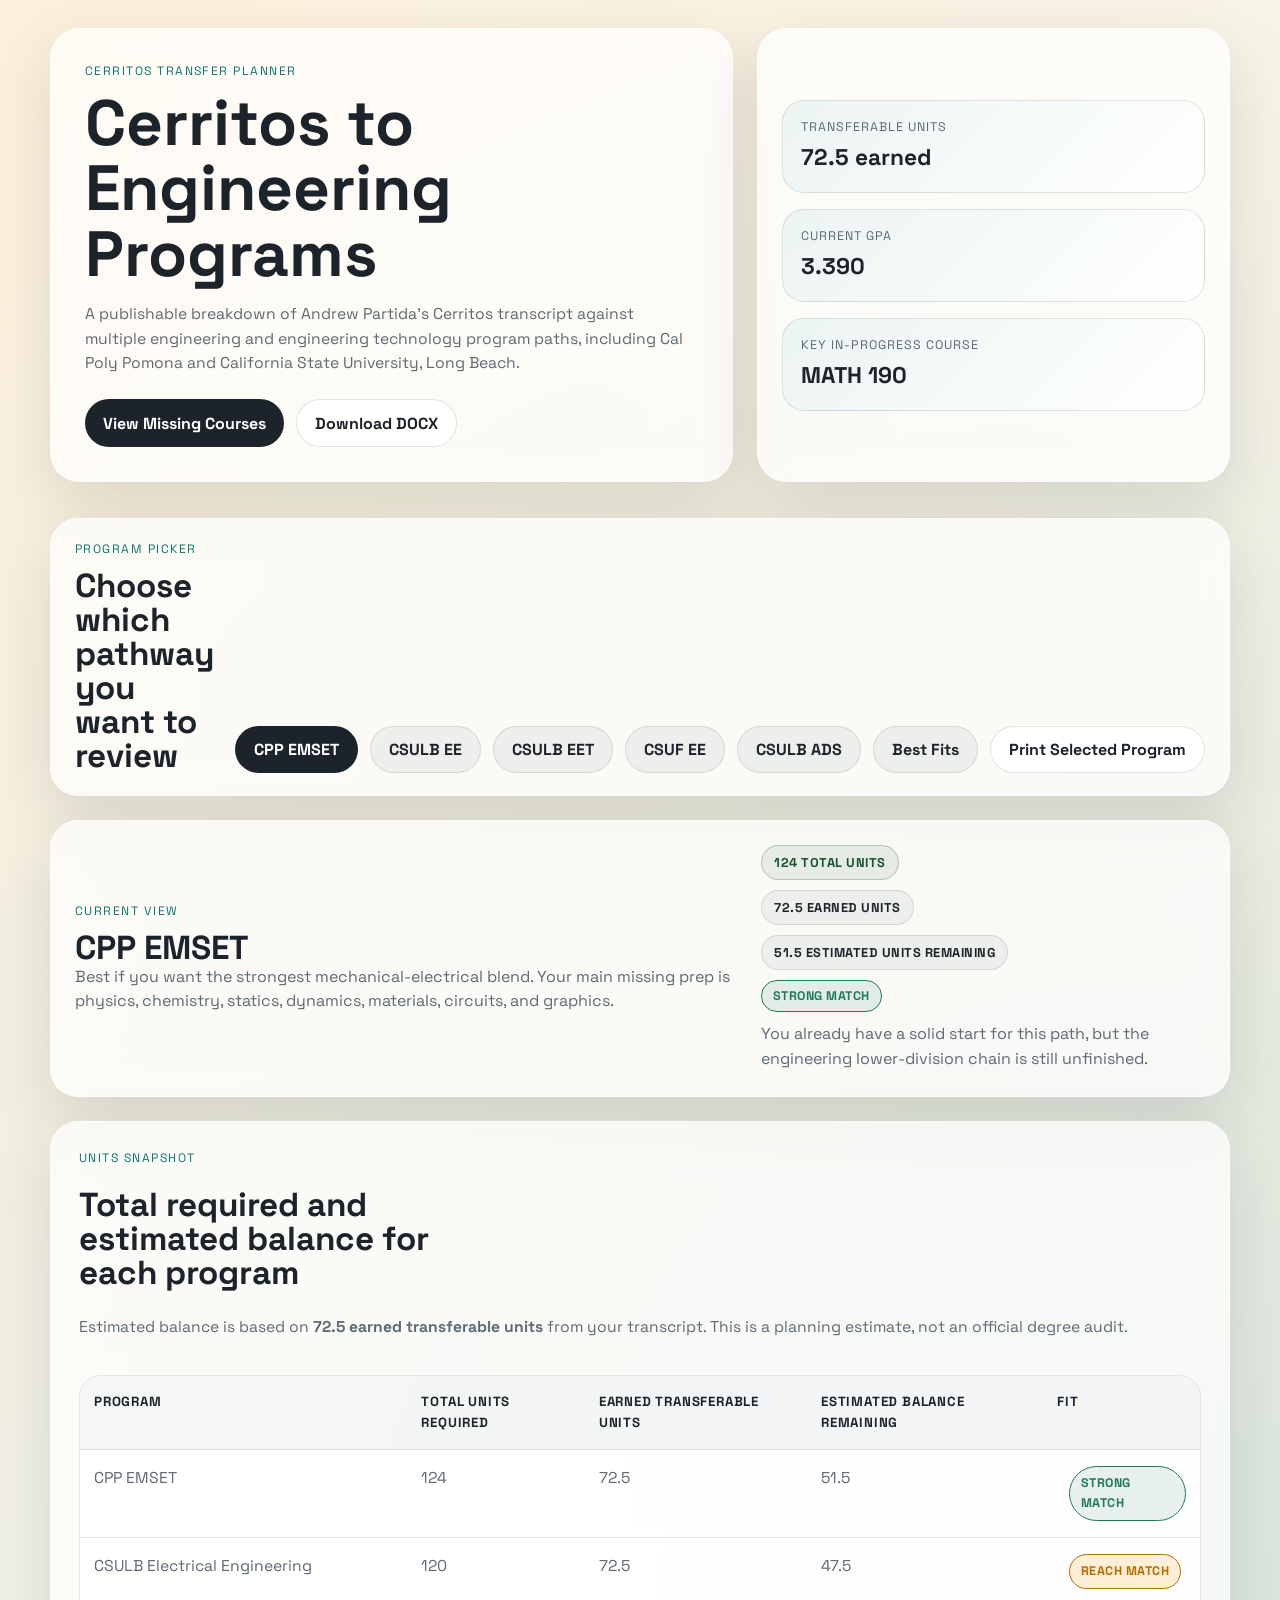
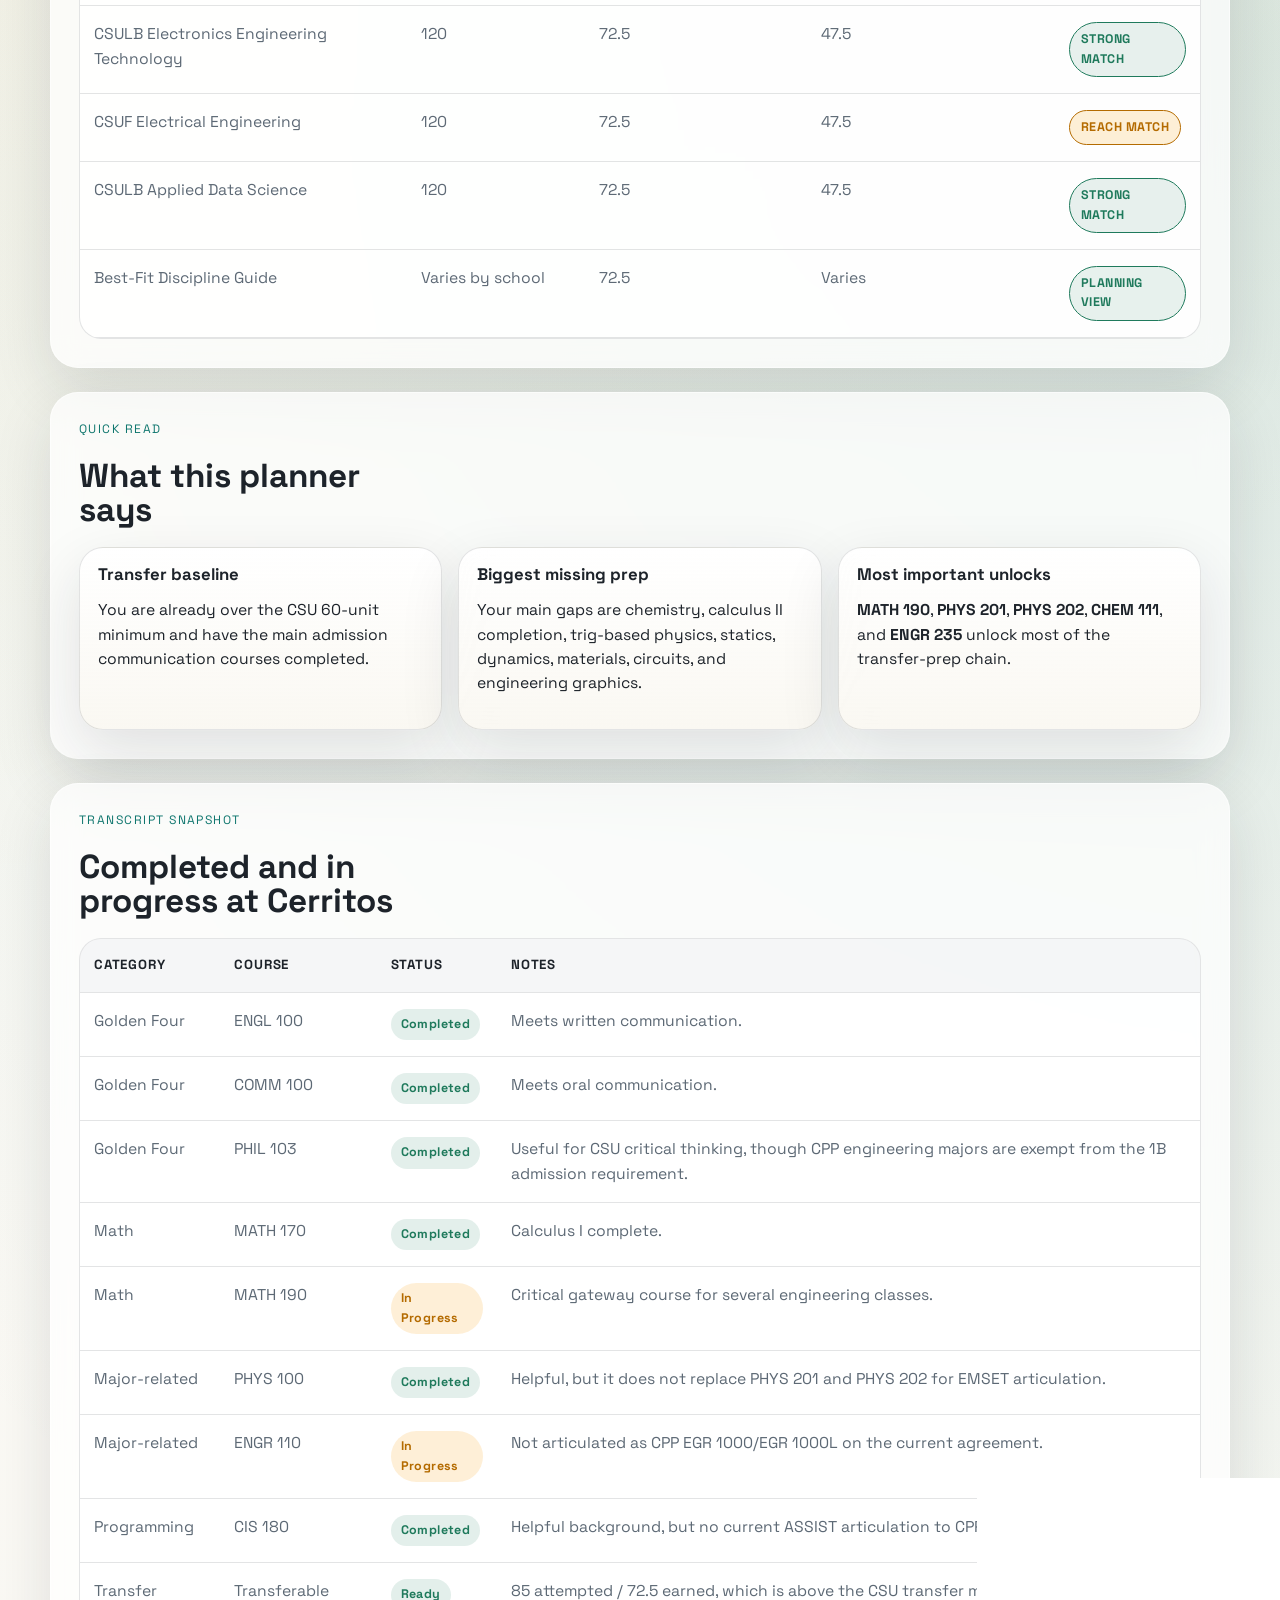
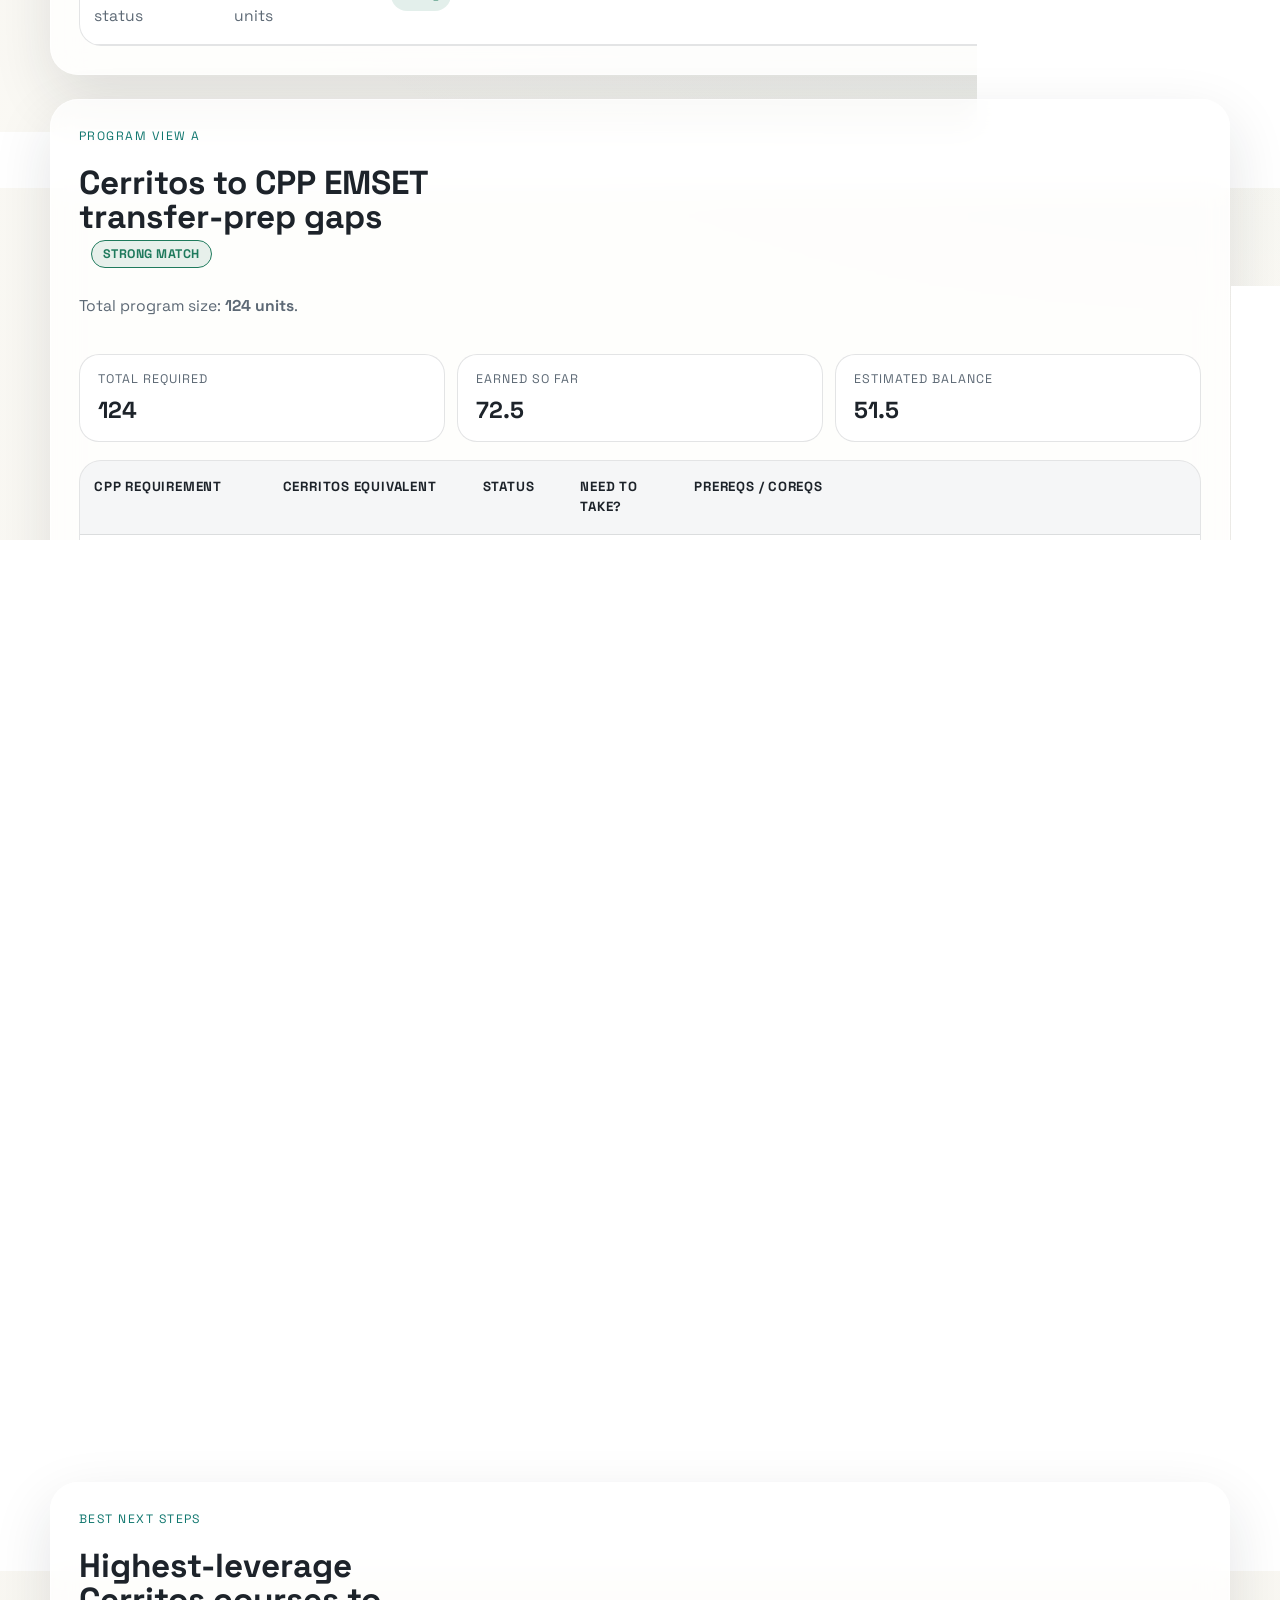
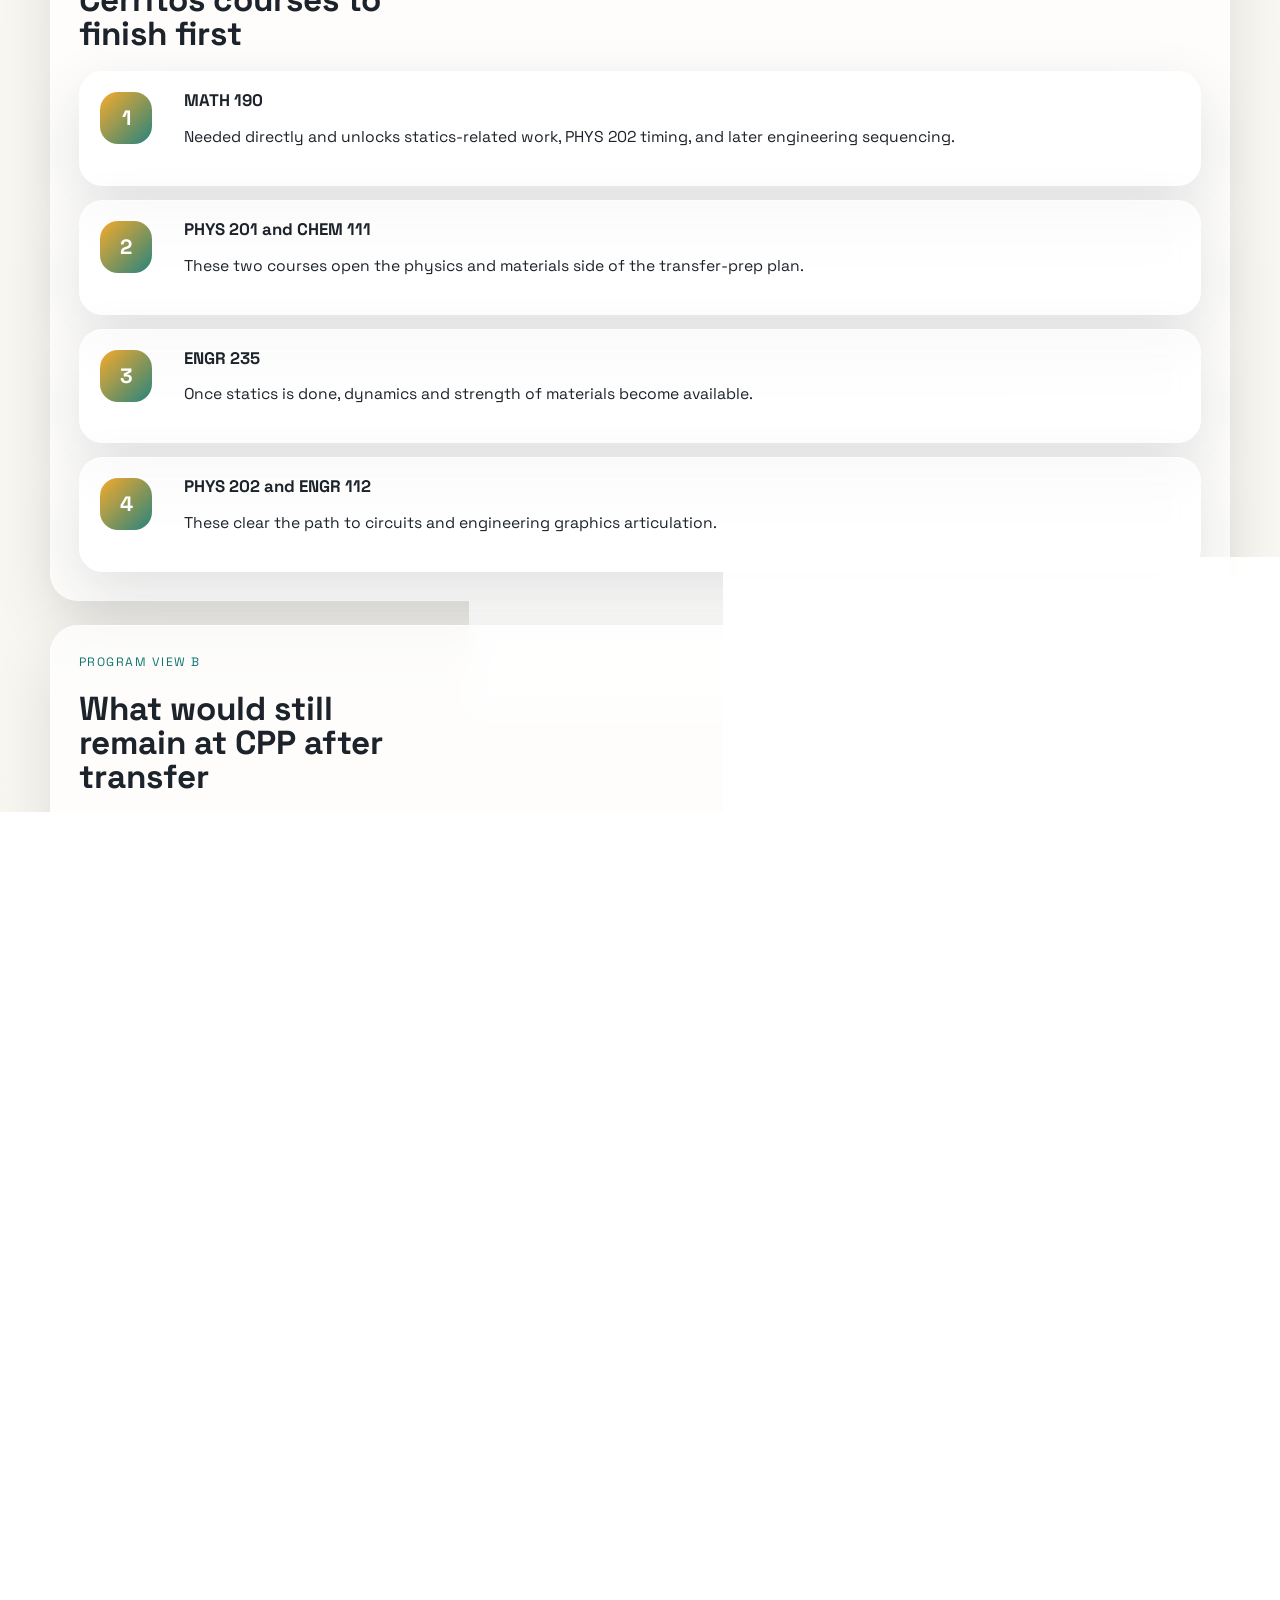
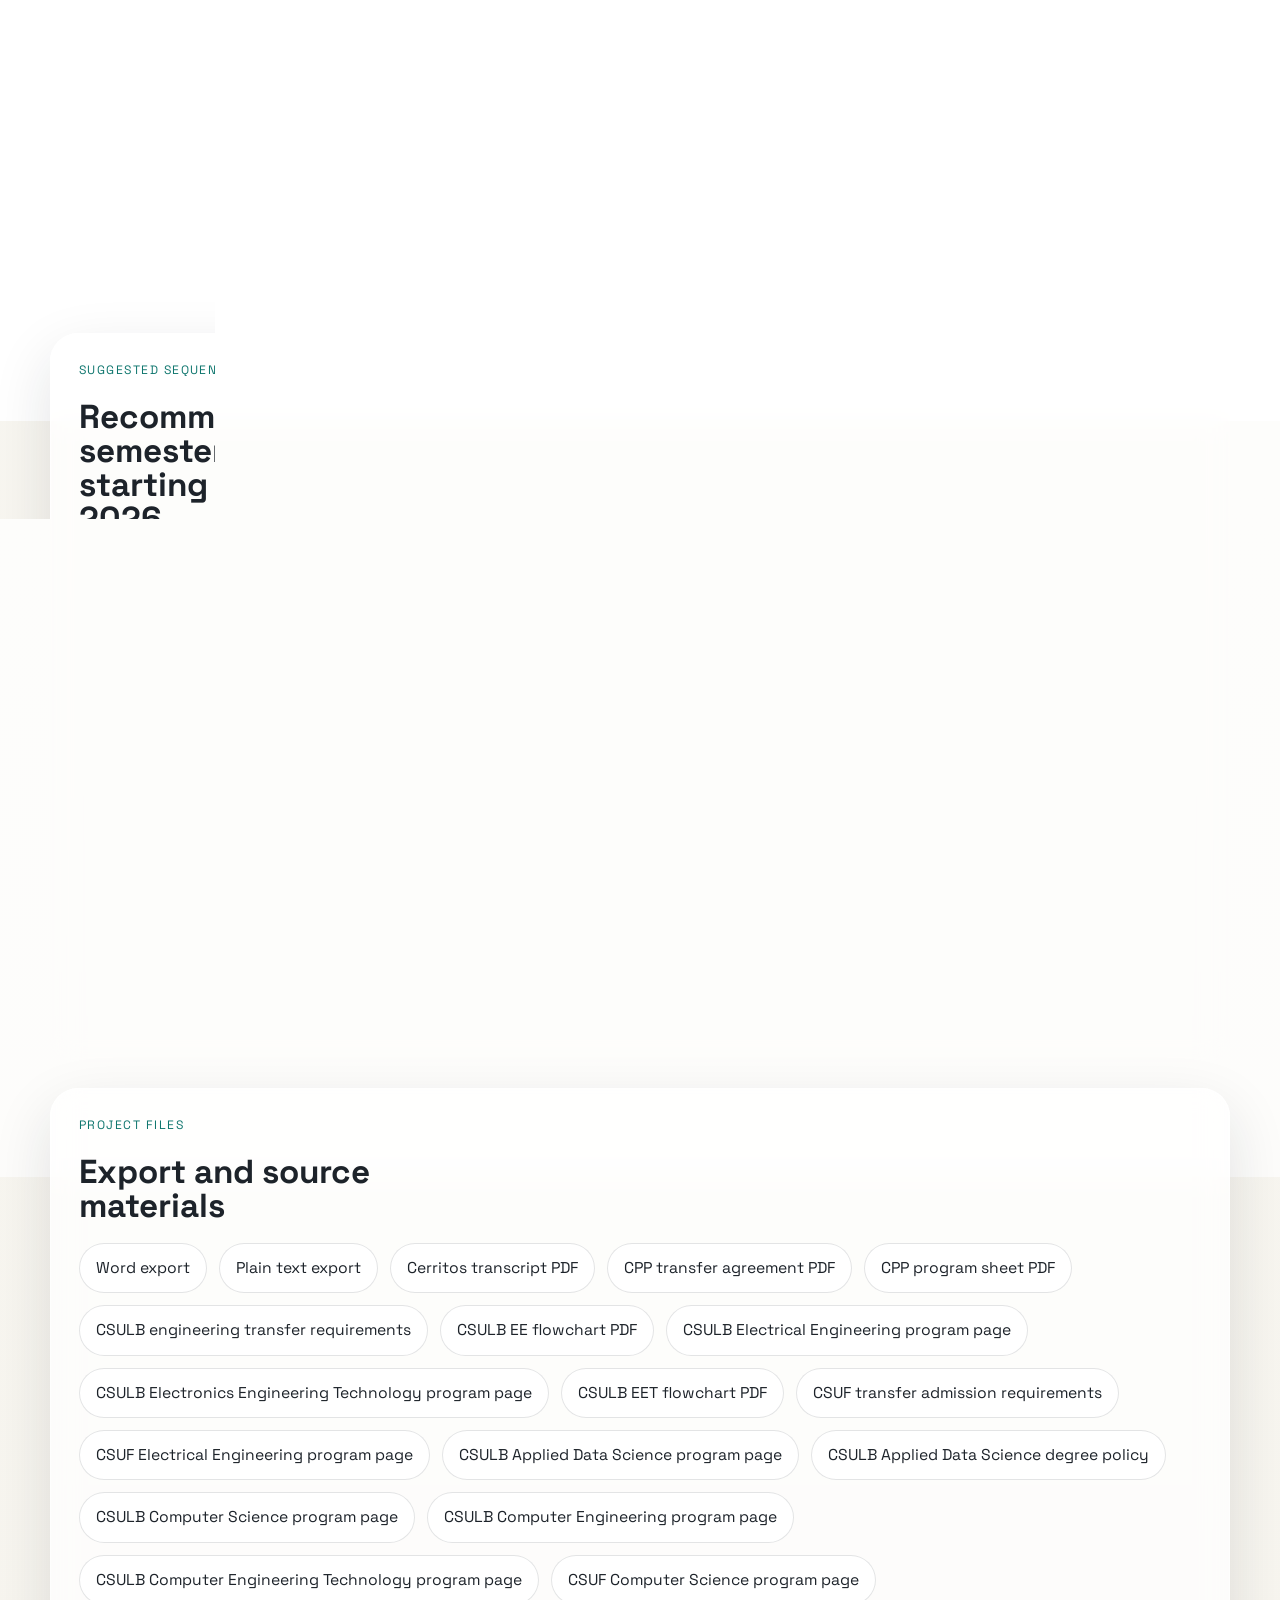
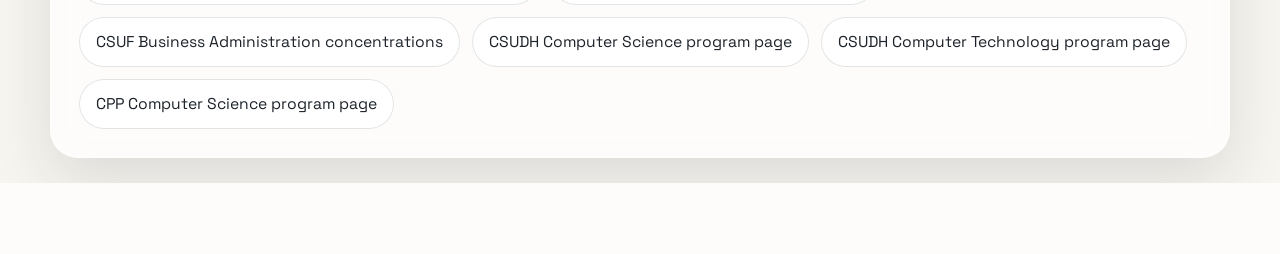
==== commit daf5c6aa: "WIP" ====
--- a/index.html
+++ b/index.html
@@ -47,20 +47,23 @@
         <h2 id="program-switcher-title">Choose which pathway you want to review</h2>
       </div>
       <div class="program-controls" role="tablist" aria-label="Program options">
-        <button class="program-tab active" id="tab-cpp" type="button" role="tab" aria-selected="true" aria-controls="panel-cpp" data-program-target="cpp">
+        <button class="program-tab active" id="tab-cpp" type="button" role="tab" aria-selected="true" aria-controls="panel-cpp" data-program-target="cpp" onclick="window.selectProgram && window.selectProgram('cpp')">
           CPP EMSET
         </button>
-        <button class="program-tab" id="tab-csulb" type="button" role="tab" aria-selected="false" aria-controls="panel-csulb" data-program-target="csulb">
+        <button class="program-tab" id="tab-csulb" type="button" role="tab" aria-selected="false" aria-controls="panel-csulb" data-program-target="csulb" onclick="window.selectProgram && window.selectProgram('csulb')">
           CSULB EE
         </button>
-        <button class="program-tab" id="tab-eet" type="button" role="tab" aria-selected="false" aria-controls="panel-eet" data-program-target="eet">
+        <button class="program-tab" id="tab-eet" type="button" role="tab" aria-selected="false" aria-controls="panel-eet" data-program-target="eet" onclick="window.selectProgram && window.selectProgram('eet')">
           CSULB EET
         </button>
-        <button class="program-tab" id="tab-csuf" type="button" role="tab" aria-selected="false" aria-controls="panel-csuf" data-program-target="csuf">
+        <button class="program-tab" id="tab-csuf" type="button" role="tab" aria-selected="false" aria-controls="panel-csuf" data-program-target="csuf" onclick="window.selectProgram && window.selectProgram('csuf')">
           CSUF EE
         </button>
-        <button class="program-tab" id="tab-ads" type="button" role="tab" aria-selected="false" aria-controls="panel-ads" data-program-target="ads">
+        <button class="program-tab" id="tab-ads" type="button" role="tab" aria-selected="false" aria-controls="panel-ads" data-program-target="ads" onclick="window.selectProgram && window.selectProgram('ads')">
           CSULB ADS
+        </button>
+        <button class="program-tab" id="tab-guide" type="button" role="tab" aria-selected="false" aria-controls="panel-guide" data-program-target="guide" onclick="window.selectProgram && window.selectProgram('guide')">
+          Best Fits
         </button>
         <button class="print-button" id="print-view" type="button">
           Print Selected Program
@@ -142,6 +145,13 @@
               <td>72.5</td>
               <td>47.5</td>
               <td><span class="inline-fit fit-strong">Strong Match</span></td>
+            </tr>
+            <tr>
+              <td>Best-Fit Discipline Guide</td>
+              <td>Varies by school</td>
+              <td>72.5</td>
+              <td>Varies</td>
+              <td><span class="inline-fit fit-strong">Planning View</span></td>
             </tr>
           </tbody>
         </table>
@@ -909,6 +919,141 @@
         </section>
       </section>
 
+      <section class="program-panel" id="panel-guide" role="tabpanel" aria-labelledby="tab-guide" aria-hidden="true" data-program-panel="guide">
+        <section class="section" id="best-fits">
+          <div class="section-heading">
+            <p class="section-kicker">Recommendations</p>
+            <h2>Best disciplines to consider given this transcript <span class="inline-fit fit-strong">Planning View</span></h2>
+            <p class="assumption">
+              Ranked by overall fit with the current transcript, likelihood of momentum after transfer, and how well the field still benefits from human judgment in an AI-heavy job market.
+            </p>
+          </div>
+          <div class="callout-grid single-row">
+            <article class="callout">
+              <h3>Current strengths</h3>
+              <p>Programming coursework, strong transferable-unit count, completed communication courses, and calculus already started all point toward computing-heavy majors.</p>
+            </article>
+            <article class="callout">
+              <h3>Main constraint</h3>
+              <p>The full engineering physics and chemistry chain is still incomplete, which makes traditional EE paths less efficient right now.</p>
+            </article>
+            <article class="callout">
+              <h3>AI lens</h3>
+              <p>The best long-term choices are disciplines where AI becomes a tool you direct, not a replacement for the whole job.</p>
+            </article>
+          </div>
+        </section>
+
+        <section class="section">
+          <div class="section-heading">
+            <p class="section-kicker">Ranked List</p>
+            <h2>Discipline fit ranking</h2>
+          </div>
+          <div class="table-wrap">
+            <table>
+              <thead>
+                <tr>
+                  <th>Rank</th>
+                  <th>Discipline</th>
+                  <th>Match Strength</th>
+                  <th>Why It Fits This Transcript</th>
+                  <th>AI Impact Outlook</th>
+                  <th>Nearby Schools to Consider</th>
+                </tr>
+              </thead>
+              <tbody>
+                <tr>
+                  <td>1</td>
+                  <td>Applied Data Science</td>
+                  <td><span class="inline-fit fit-strong">Strong</span></td>
+                  <td>Best balance of your existing programming background, transferable units, and math progress without demanding the full engineering physics and chemistry ladder first.</td>
+                  <td>Strong outlook if paired with statistics, data engineering, experimentation, business/domain context, and communication. AI boosts productivity here, but companies still need people to define questions, validate outputs, and own data pipelines.</td>
+                  <td>CSULB Applied Data Science</td>
+                </tr>
+                <tr>
+                  <td>2</td>
+                  <td>Computer Science / Software Engineering</td>
+                  <td><span class="inline-fit fit-strong">Strong</span></td>
+                  <td>Your CIS classes, C/C++, Java, and overall academic profile line up naturally with this path. It also avoids some of the slower hardware-heavy prerequisite chains.</td>
+                  <td>AI is changing entry-level coding, so the best version of this path is deeper than “just coding”: systems thinking, debugging, architecture, security, testing, product sense, and domain expertise matter more now.</td>
+                  <td>CSULB Computer Science, CSUF Computer Science, CPP Computer Science, CSUDH Computer Science</td>
+                </tr>
+                <tr>
+                  <td>3</td>
+                  <td>Electronics / Computer Engineering Technology</td>
+                  <td><span class="inline-fit fit-strong">Strong</span></td>
+                  <td>This is a good fit if the goal is hands-on tech work with hardware, systems integration, lab work, and applied programming. It matches your current profile better than pure EE.</td>
+                  <td>Relatively resilient because AI can help with design and troubleshooting, but physical integration, testing, instrumentation, and deployment still need people on the ground.</td>
+                  <td>CSULB Electronics Engineering Technology, CSULB Computer Engineering Technology</td>
+                </tr>
+                <tr>
+                  <td>4</td>
+                  <td>Computer Engineering</td>
+                  <td><span class="inline-fit fit-medium">Medium-Strong</span></td>
+                  <td>Good option if you want more hardware depth than computer science but still want strong overlap with programming. Better fit than pure EE, but still more mathematically demanding.</td>
+                  <td>Good long-term AI positioning because the field sits close to embedded systems, edge devices, system design, and hardware-software integration, all of which remain human-led.</td>
+                  <td>CSULB Computer Engineering, CSUF Computer Engineering</td>
+                </tr>
+                <tr>
+                  <td>5</td>
+                  <td>Electromechanical / Mechatronics Style Engineering Technology</td>
+                  <td><span class="inline-fit fit-medium">Medium</span></td>
+                  <td>A solid fit if you want robotics, controls, manufacturing, and physical systems. It is appealing, but your missing lower-division engineering chain is still substantial.</td>
+                  <td>Strong AI-era relevance because automation, robotics, sensors, and intelligent physical systems are expanding. AI is more likely to amplify this field than replace it.</td>
+                  <td>Cal Poly Pomona EMSET, nearby robotics/manufacturing-focused engineering technology pathways</td>
+                </tr>
+                <tr>
+                  <td>6</td>
+                  <td>Information Systems / Business Analytics</td>
+                  <td><span class="inline-fit fit-medium">Medium</span></td>
+                  <td>Good if you want a less physics-heavy route with a blend of data, business systems, and technology. Your communication courses and CIS work help here.</td>
+                  <td>Routine reporting work is increasingly automated, but process design, data governance, business translation, and systems ownership remain valuable.</td>
+                  <td>CSUF Business Administration with Information Systems or Business Analytics, nearby business-tech programs</td>
+                </tr>
+                <tr>
+                  <td>7</td>
+                  <td>Electrical Engineering</td>
+                  <td><span class="inline-fit fit-medium">Reach</span></td>
+                  <td>Still possible, but it is the toughest fit among the options here because the lower-division math, chemistry, and calculus-based physics stack is the most demanding relative to the current transcript.</td>
+                  <td>Good long-term field overall, but harder to reach efficiently from your current position. AI supports simulation and design, yet power, hardware, controls, and regulated engineering work remain durable.</td>
+                  <td>CSULB Electrical Engineering, CSUF Electrical Engineering, CSU Fullerton/Long Beach advising first before committing</td>
+                </tr>
+              </tbody>
+            </table>
+          </div>
+        </section>
+
+        <section class="section">
+          <div class="section-heading">
+            <p class="section-kicker">Short Take</p>
+            <h2>My recommendation order</h2>
+          </div>
+          <div class="priority-list">
+            <article class="priority-card">
+              <span class="priority-number">1</span>
+              <div>
+                <h3>Applied Data Science</h3>
+                <p>Best current fit if the goal is to maximize momentum from your programming classes while minimizing the physics bottleneck.</p>
+              </div>
+            </article>
+            <article class="priority-card">
+              <span class="priority-number">2</span>
+              <div>
+                <h3>Computer Science or Software-Focused Computing</h3>
+                <p>Best broad career flexibility, but the safest version of this path is one that goes beyond basic coding into systems, AI use, security, and strong project work.</p>
+              </div>
+            </article>
+            <article class="priority-card">
+              <span class="priority-number">3</span>
+              <div>
+                <h3>Electronics or Computer Engineering Technology</h3>
+                <p>Best if you want applied hardware-plus-software work and a field that stays more tied to physical systems.</p>
+              </div>
+            </article>
+          </div>
+        </section>
+      </section>
+
       <section class="section source-section">
         <div class="section-heading">
           <p class="section-kicker">Project Files</p>
@@ -929,6 +1074,14 @@
           <a href="https://www.fullerton.edu/ecs/ece/degrees/ee_undergraduate.php">CSUF Electrical Engineering program page</a>
           <a href="https://www.csulb.edu/college-of-engineering/bachelor-of-science-applied-data-science">CSULB Applied Data Science program page</a>
           <a href="https://www.csulb.edu/academic-senate/bachelor-of-science-applied-data-science">CSULB Applied Data Science degree policy</a>
+          <a href="https://www.csulb.edu/college-of-engineering/bachelor-of-science-computer-science">CSULB Computer Science program page</a>
+          <a href="https://www.csulb.edu/college-of-engineering/bachelor-of-science-computer-engineering">CSULB Computer Engineering program page</a>
+          <a href="https://www.csulb.edu/college-of-engineering/bachelor-of-science-computer-engineering-technology">CSULB Computer Engineering Technology program page</a>
+          <a href="https://www.fullerton.edu/engineering-computer-science/computer-science/">CSUF Computer Science program page</a>
+          <a href="https://business.fullerton.edu/business-administration/">CSUF Business Administration concentrations</a>
+          <a href="https://www.csudh.edu/csc/programs/computer-science-programs/bs-computer-science/">CSUDH Computer Science program page</a>
+          <a href="https://www.csudh.edu/csc/programs/computer-tech-programs/ba-computer-tech/">CSUDH Computer Technology program page</a>
+          <a href="https://www.cpp.edu/sci/computer-science/undergraduate-program/index.shtml">CPP Computer Science program page</a>
         </div>
       </section>
     </main>
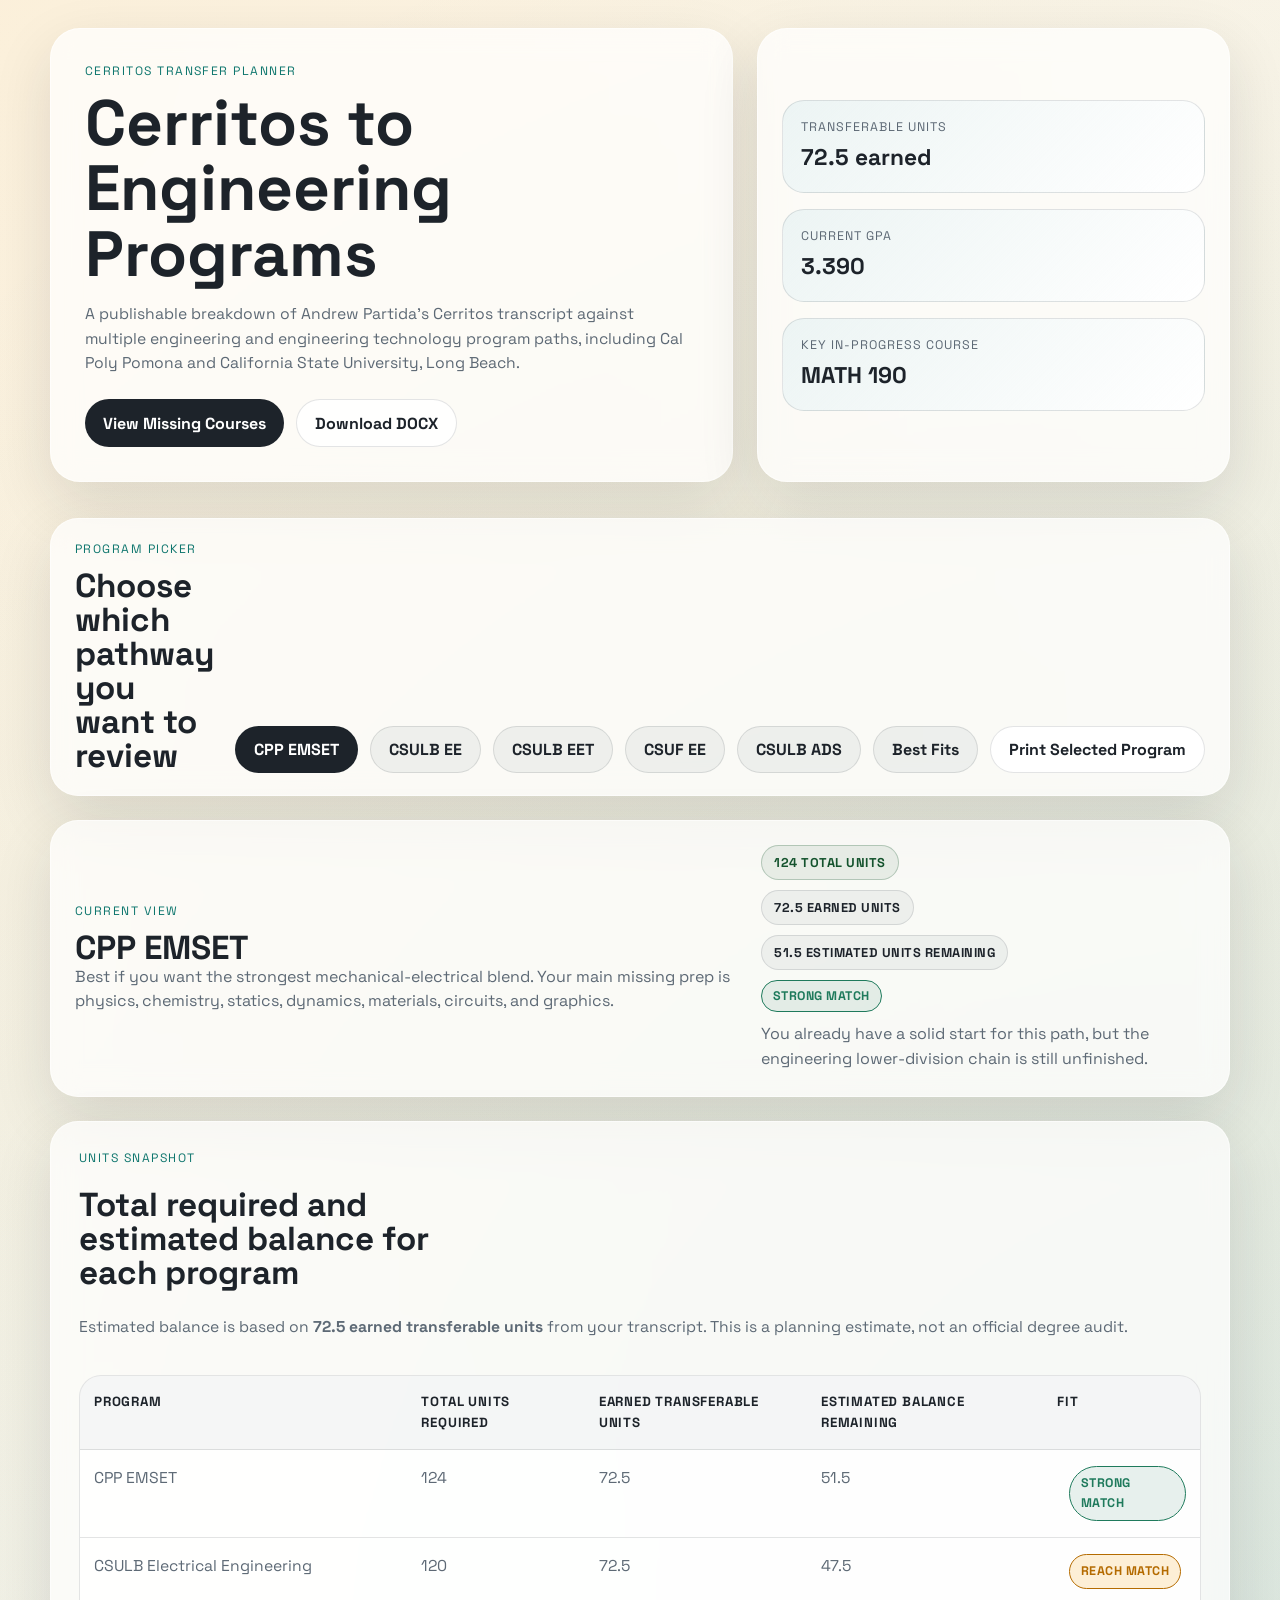
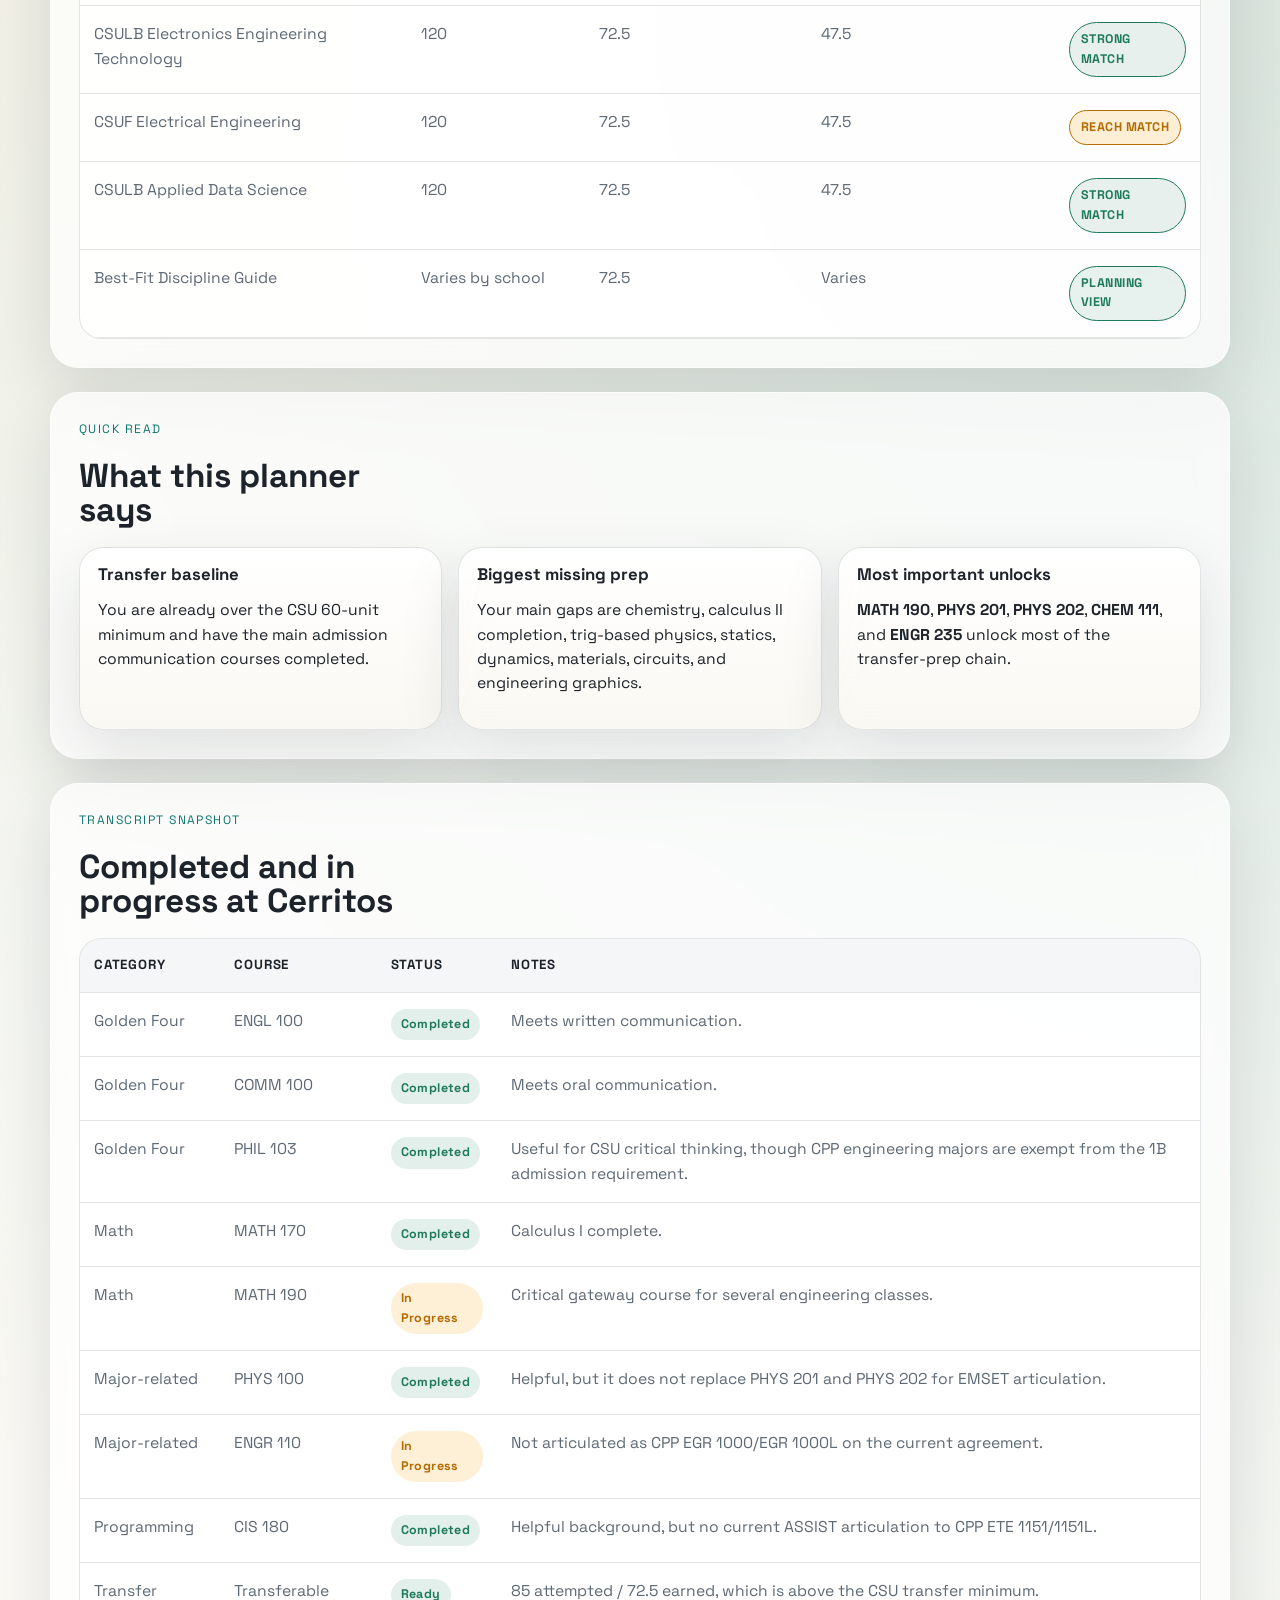
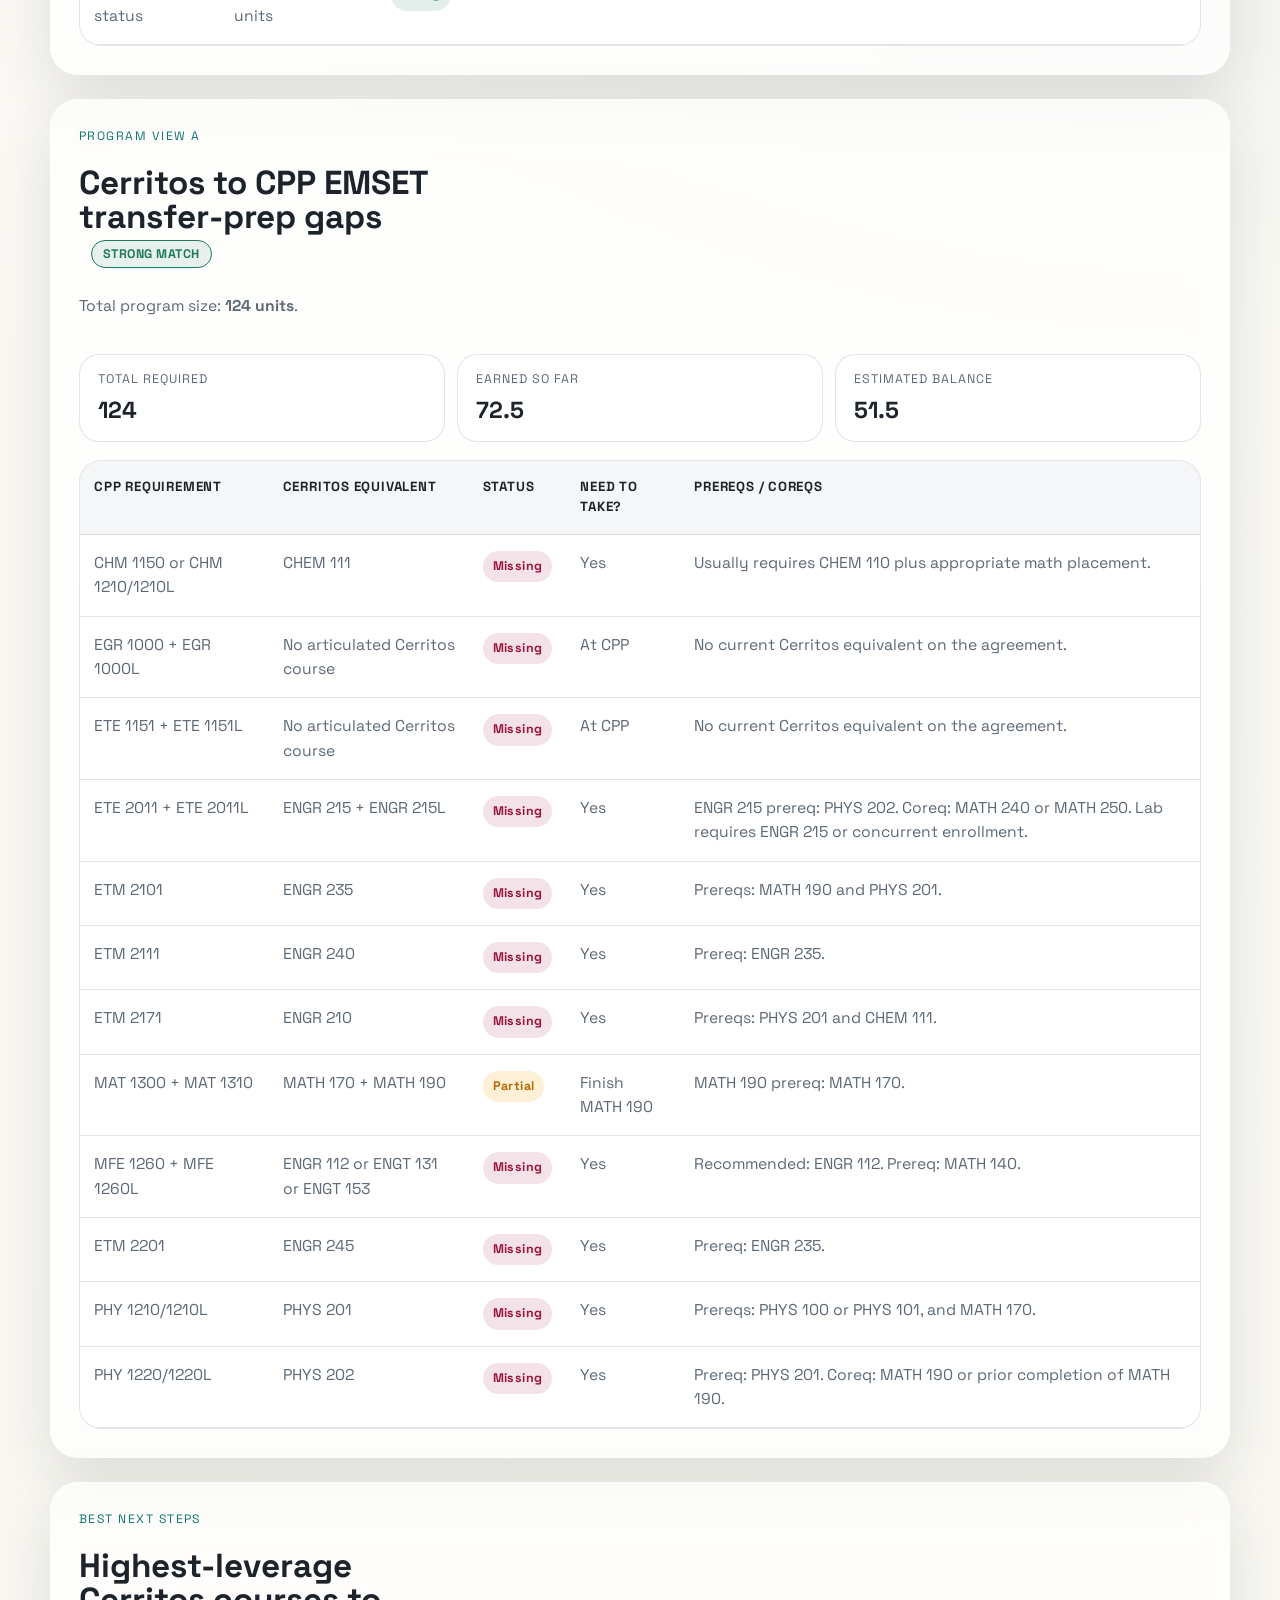
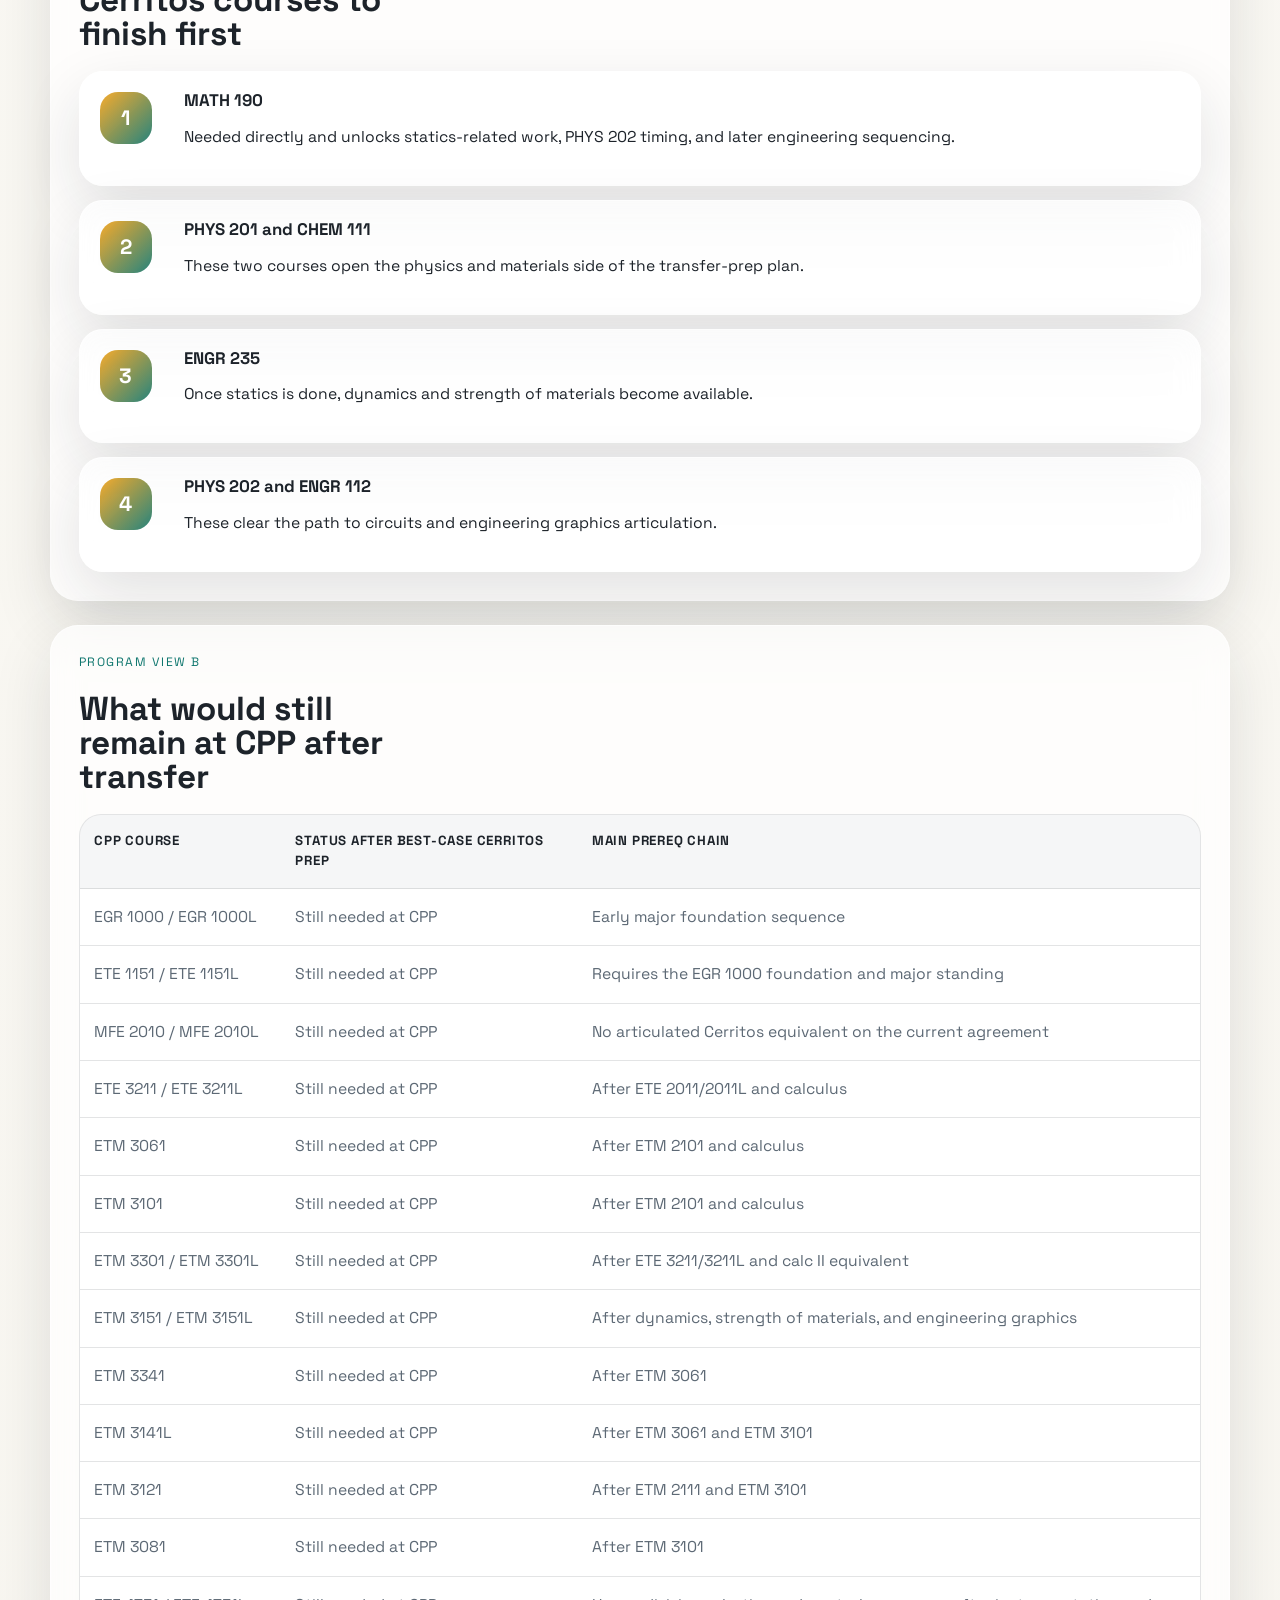
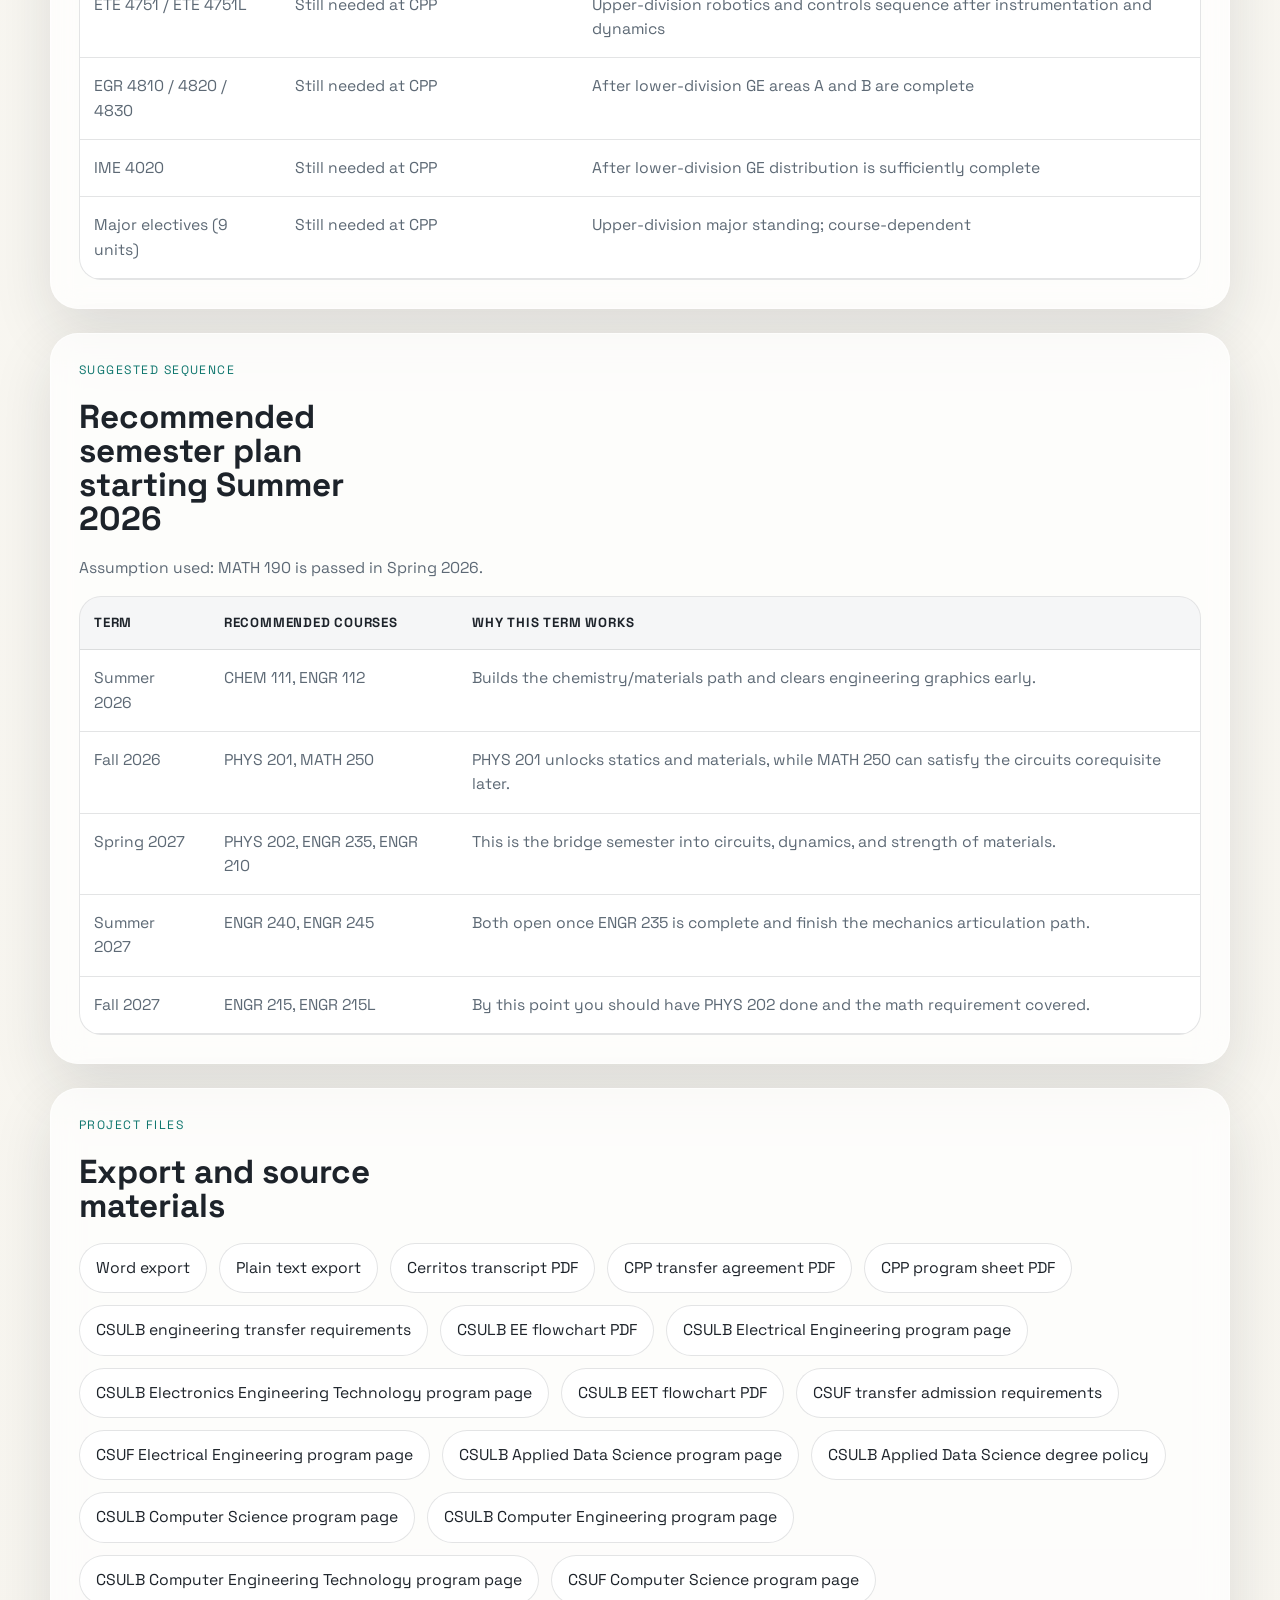
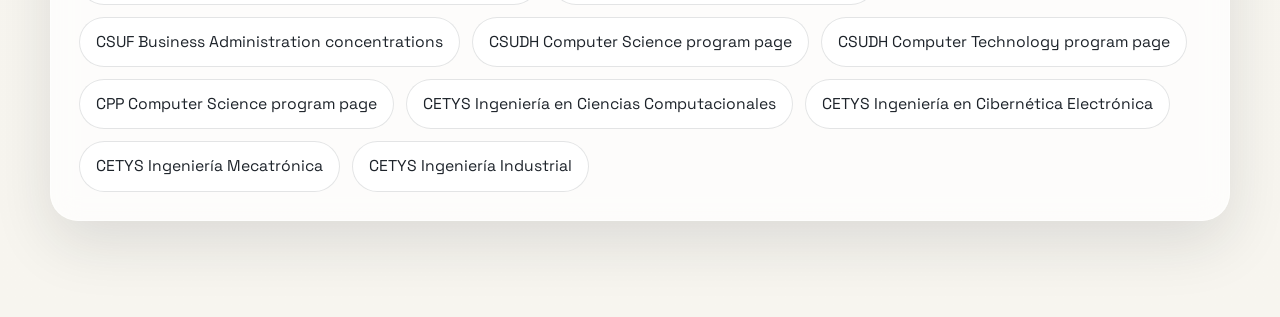
==== commit c82a4c93: "WIP" ====
--- a/index.html
+++ b/index.html
@@ -1052,6 +1052,59 @@
             </article>
           </div>
         </section>
+
+        <section class="section">
+          <div class="section-heading">
+            <p class="section-kicker">CETYS Mexicali</p>
+            <h2>Related disciplines to consider at CETYS Universidad, Campus Mexicali</h2>
+            <p class="assumption">
+              CETYS is worth considering if cross-border study is realistic for him and the goal is a strong industry-connected engineering path in Baja California.
+            </p>
+          </div>
+          <div class="table-wrap">
+            <table>
+              <thead>
+                <tr>
+                  <th>CETYS Mexicali Program</th>
+                  <th>Fit Strength</th>
+                  <th>Why It Fits</th>
+                  <th>AI Impact Outlook</th>
+                  <th>Why It Might Be Better Than Some CSU Options</th>
+                </tr>
+              </thead>
+              <tbody>
+                <tr>
+                  <td>Ingeniería en Ciencias Computacionales</td>
+                  <td><span class="inline-fit fit-strong">Strong</span></td>
+                  <td>Probably the best CETYS match for this transcript. It aligns with the programming work already completed and explicitly includes AI, networks, security, software, cloud, and machine learning in the curriculum.</td>
+                  <td>Very good if paired with real projects and systems depth. AI will automate some coding tasks, but security, architecture, data, and applied problem-solving remain strong human-value areas.</td>
+                  <td>Less dependent on the full physics-and-chemistry bottleneck than traditional EE, while still giving a strong technical computing path.</td>
+                </tr>
+                <tr>
+                  <td>Ingeniería en Cibernética Electrónica</td>
+                  <td><span class="inline-fit fit-medium">Medium-Strong</span></td>
+                  <td>A strong option if the goal is to blend electronics, computing, control, embedded systems, and industrial applications. It is conceptually close to a hardware-software hybrid path.</td>
+                  <td>Good long-term resilience because AI supports design and monitoring, but embedded systems, control, instrumentation, and real-world integration still need engineers.</td>
+                  <td>Could be a more integrated electronics-and-computing path than some local options, especially if he wants less separation between software and hardware.</td>
+                </tr>
+                <tr>
+                  <td>Ingeniería Mecatrónica</td>
+                  <td><span class="inline-fit fit-medium">Medium</span></td>
+                  <td>Good if he is serious about robotics, automation, controls, and manufacturing systems. It is exciting and future-facing, but still depends on a heavier math/physics/engineering base.</td>
+                  <td>Excellent AI-era relevance because robotics, automation, industrial networks, control, and physical systems are growing areas where AI is a tool, not a substitute.</td>
+                  <td>Could be stronger than a pure EE route if the real interest is robotics and industrial automation rather than classic electrical theory.</td>
+                </tr>
+                <tr>
+                  <td>Ingeniería Industrial</td>
+                  <td><span class="inline-fit fit-medium">Medium</span></td>
+                  <td>Worth considering if he wants operations, process improvement, quality, supply chain, and technology-enabled optimization rather than deep hardware design.</td>
+                  <td>Moderately resilient. AI automates some forecasting and reporting tasks, but operations leadership, systems improvement, quality, and supply-chain execution remain human-led.</td>
+                  <td>Potentially faster and more flexible if he wants strong employability in manufacturing-heavy regional markets without the full burden of EE.</td>
+                </tr>
+              </tbody>
+            </table>
+          </div>
+        </section>
       </section>
 
       <section class="section source-section">
@@ -1082,6 +1135,10 @@
           <a href="https://www.csudh.edu/csc/programs/computer-science-programs/bs-computer-science/">CSUDH Computer Science program page</a>
           <a href="https://www.csudh.edu/csc/programs/computer-tech-programs/ba-computer-tech/">CSUDH Computer Technology program page</a>
           <a href="https://www.cpp.edu/sci/computer-science/undergraduate-program/index.shtml">CPP Computer Science program page</a>
+          <a href="https://www.cetys.mx/programas/ingenieria-en-ciencias-computacionales/">CETYS Ingeniería en Ciencias Computacionales</a>
+          <a href="https://www.cetys.mx/programas/ingenieria-en-cibernetica-electronica/">CETYS Ingeniería en Cibernética Electrónica</a>
+          <a href="https://www.cetys.mx/programas/ingenieria-mecatronica/">CETYS Ingeniería Mecatrónica</a>
+          <a href="https://www.cetys.mx/programas/ingenieria-industrial/">CETYS Ingeniería Industrial</a>
         </div>
       </section>
     </main>
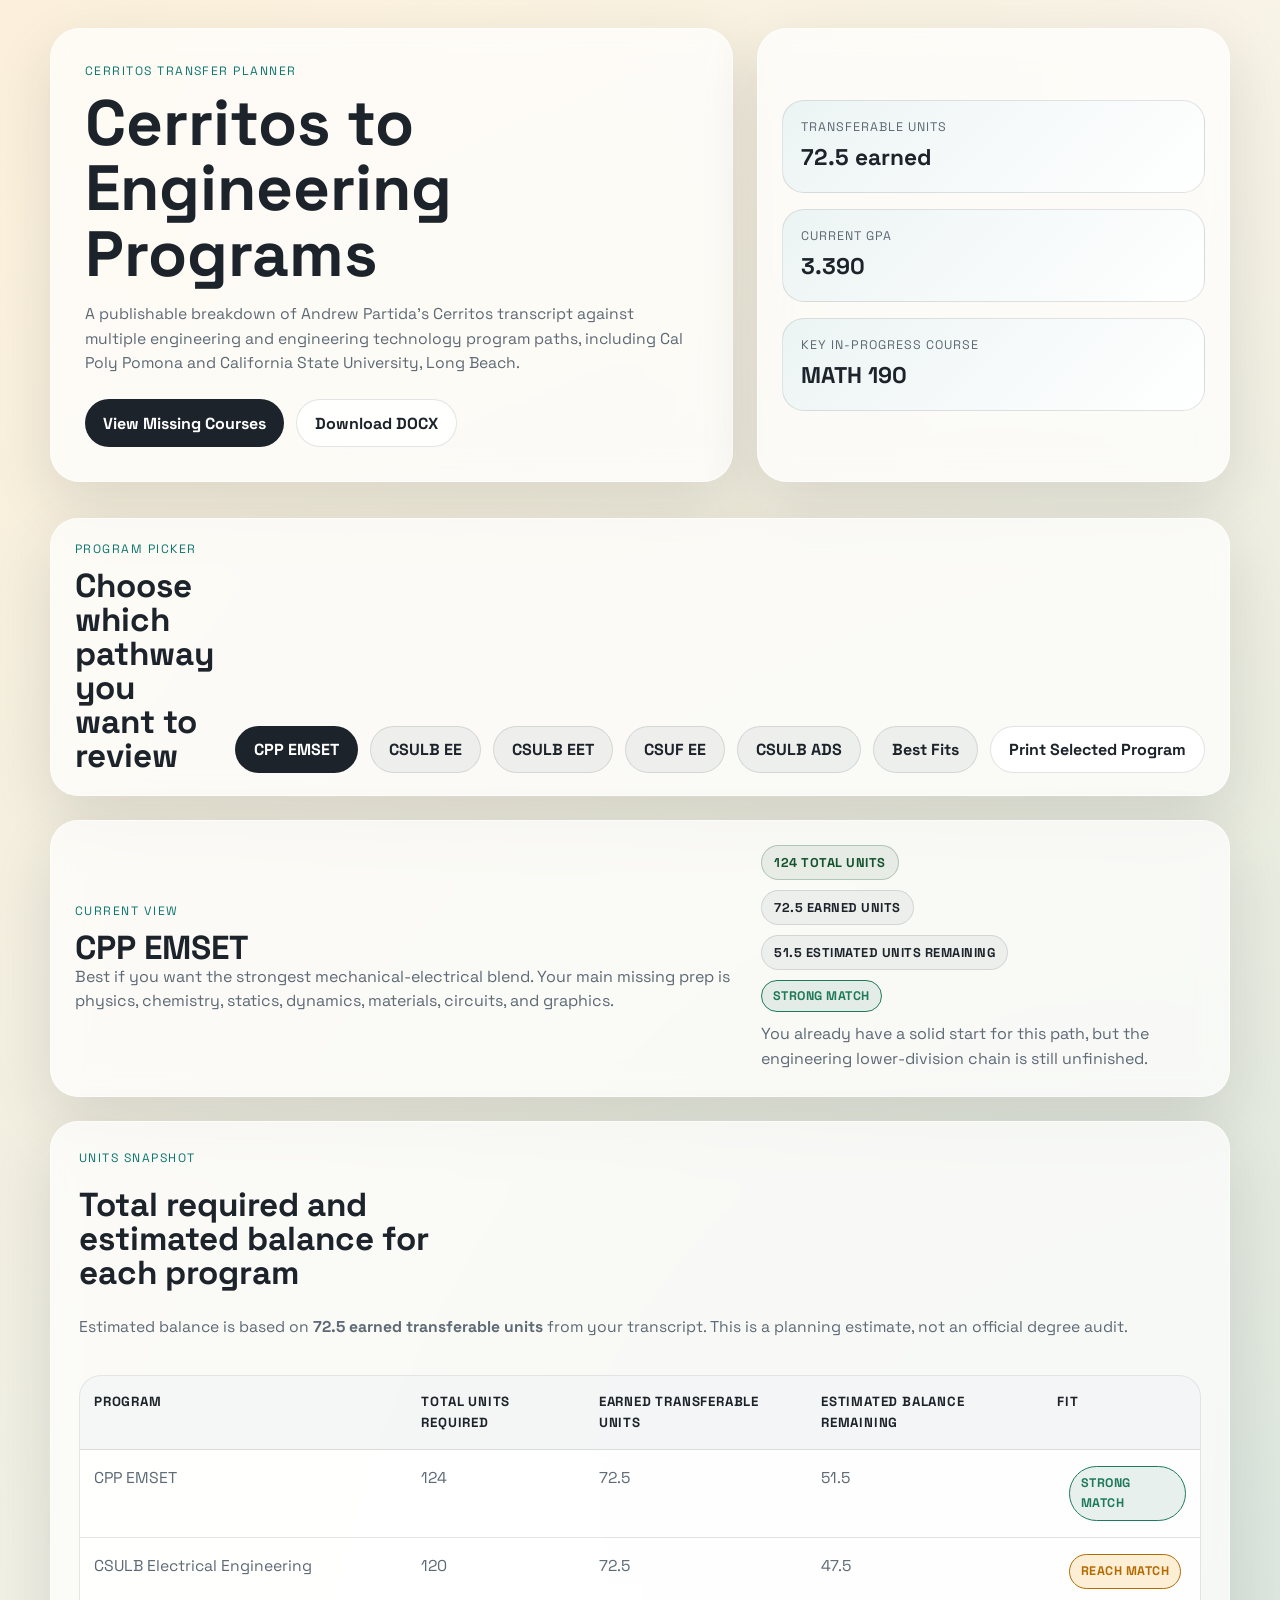
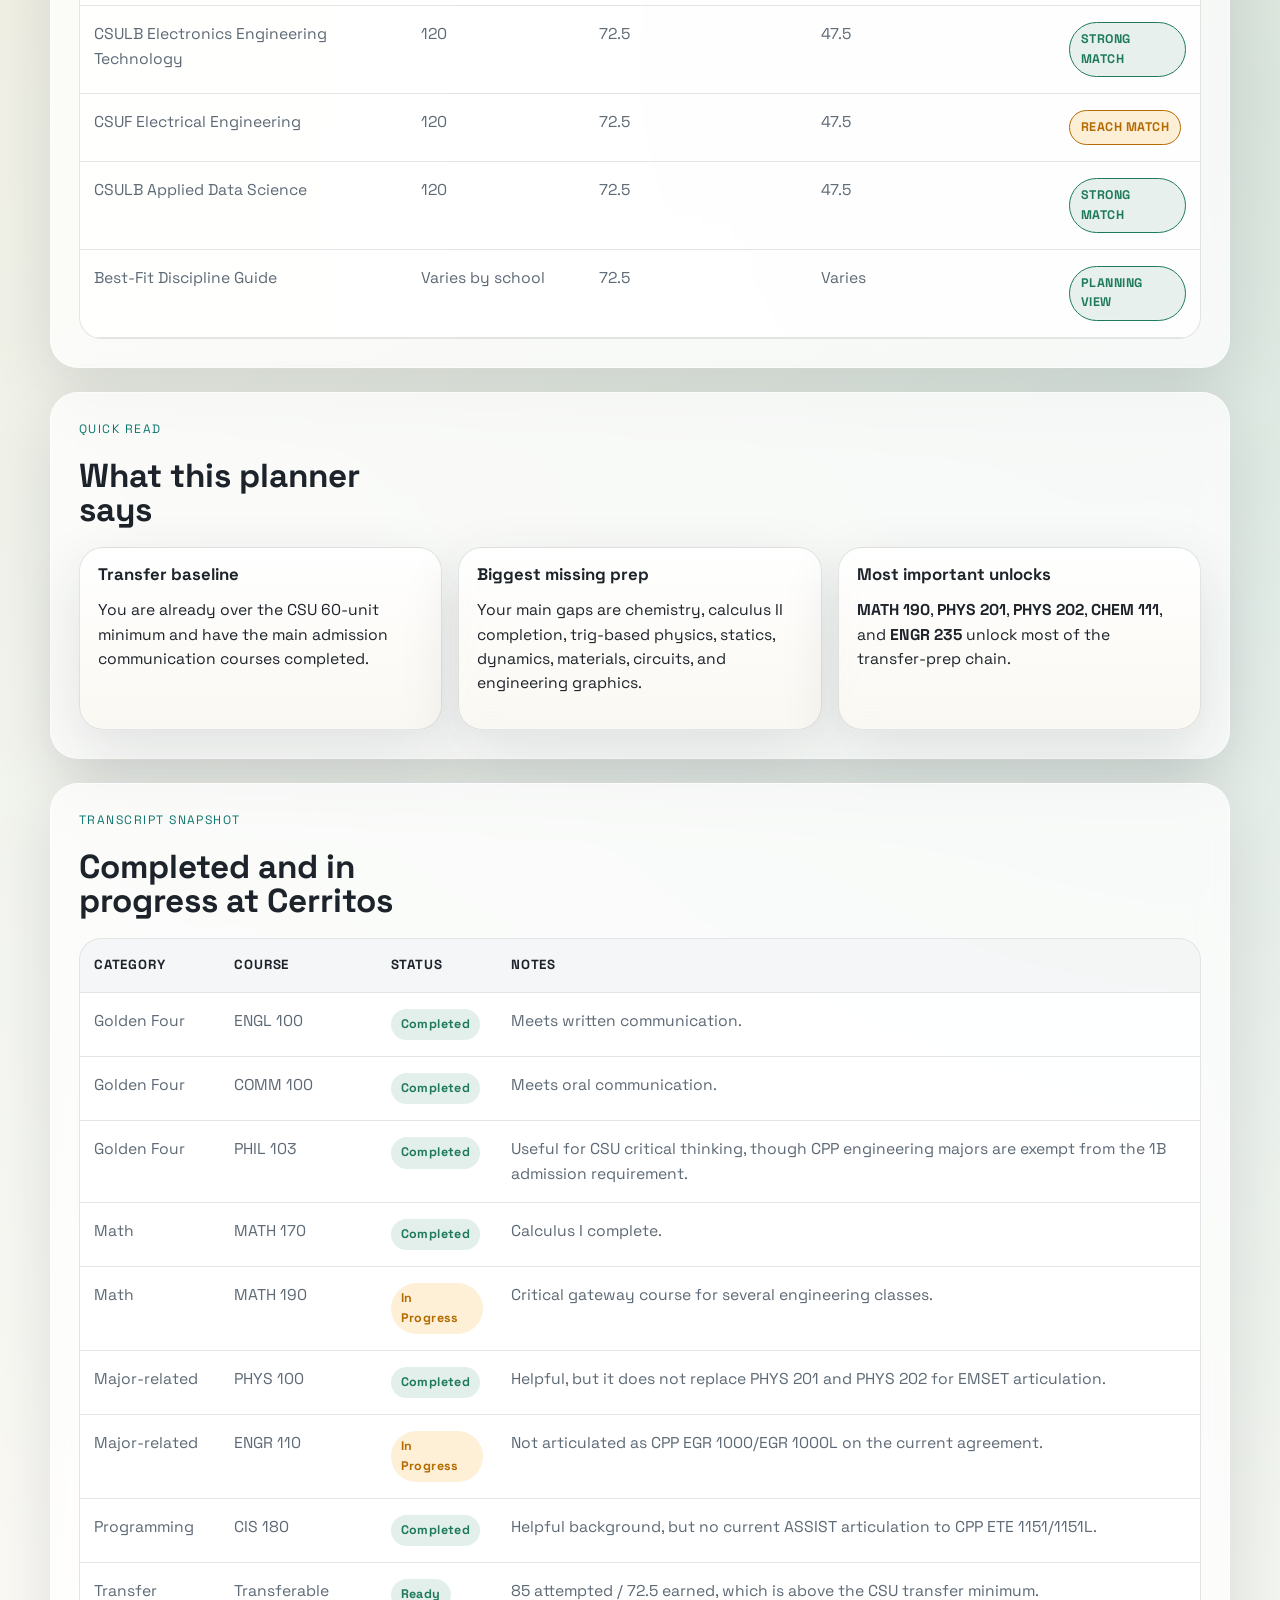
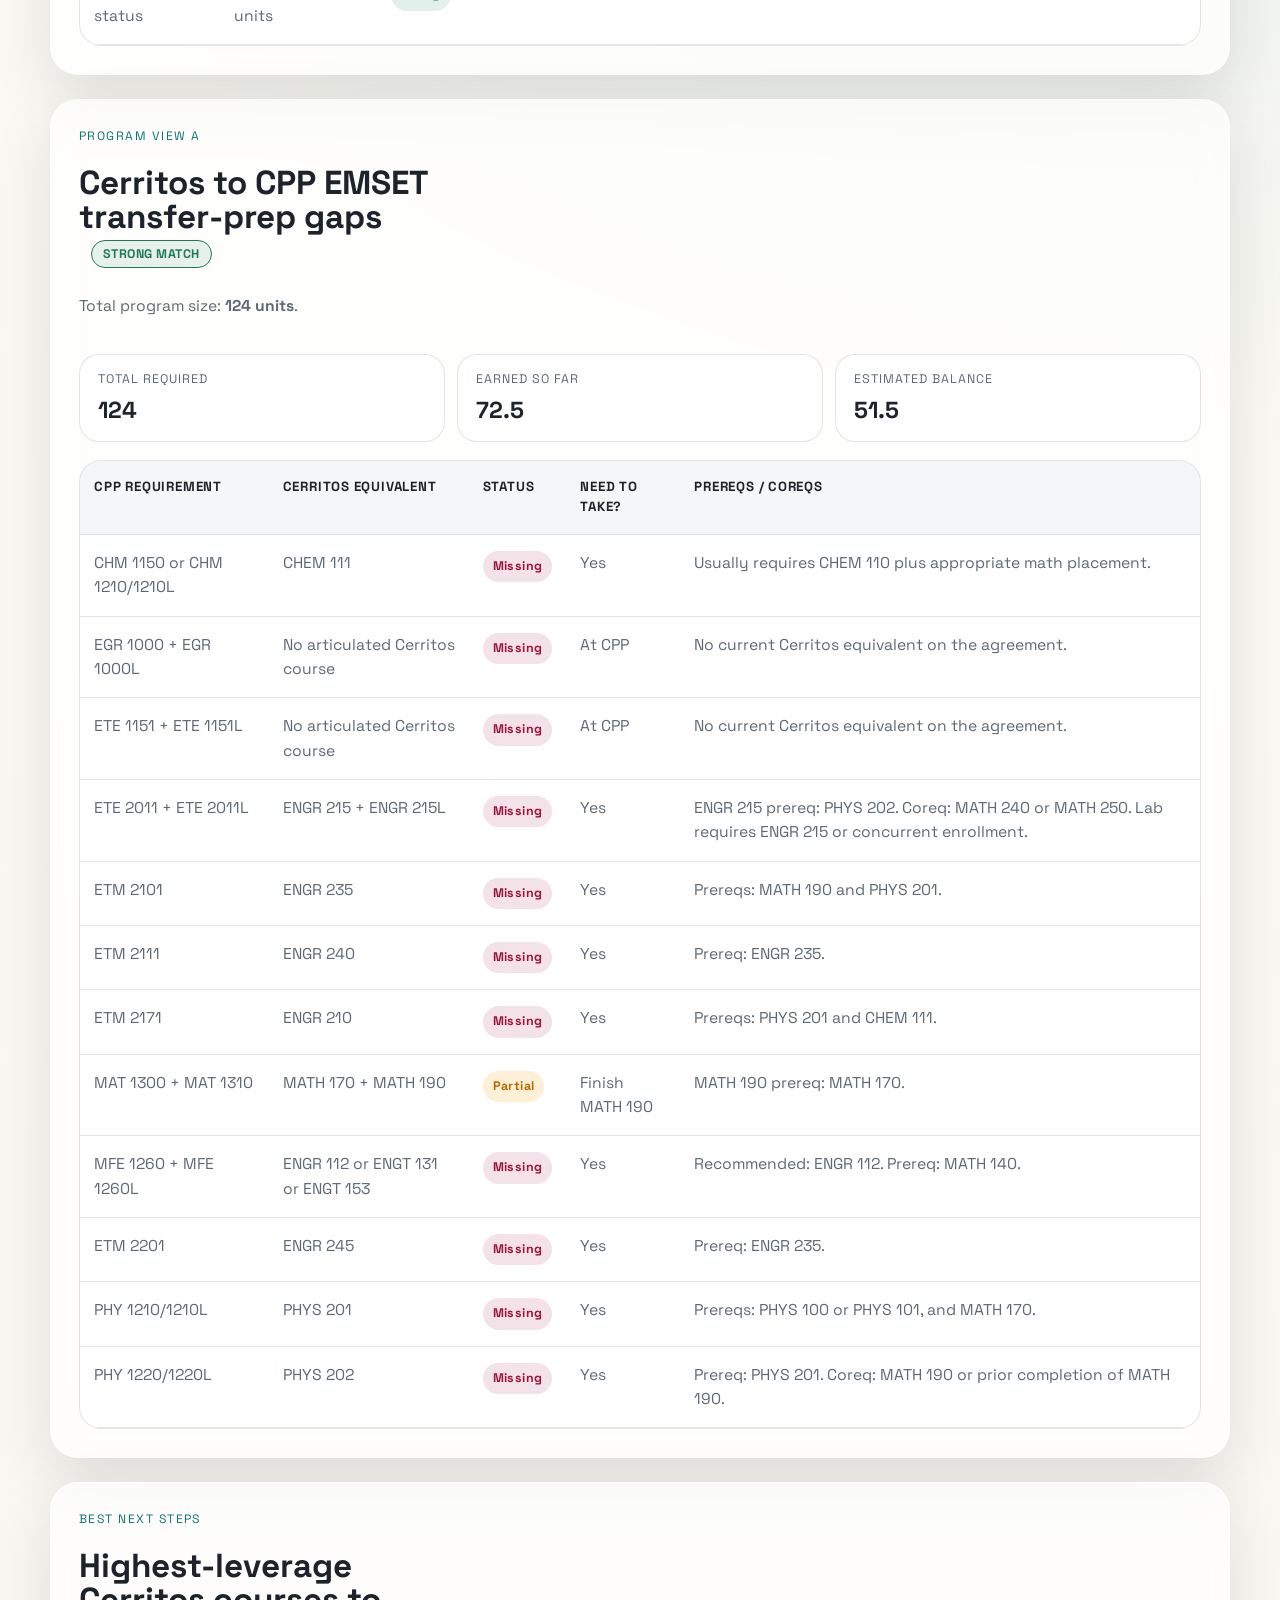
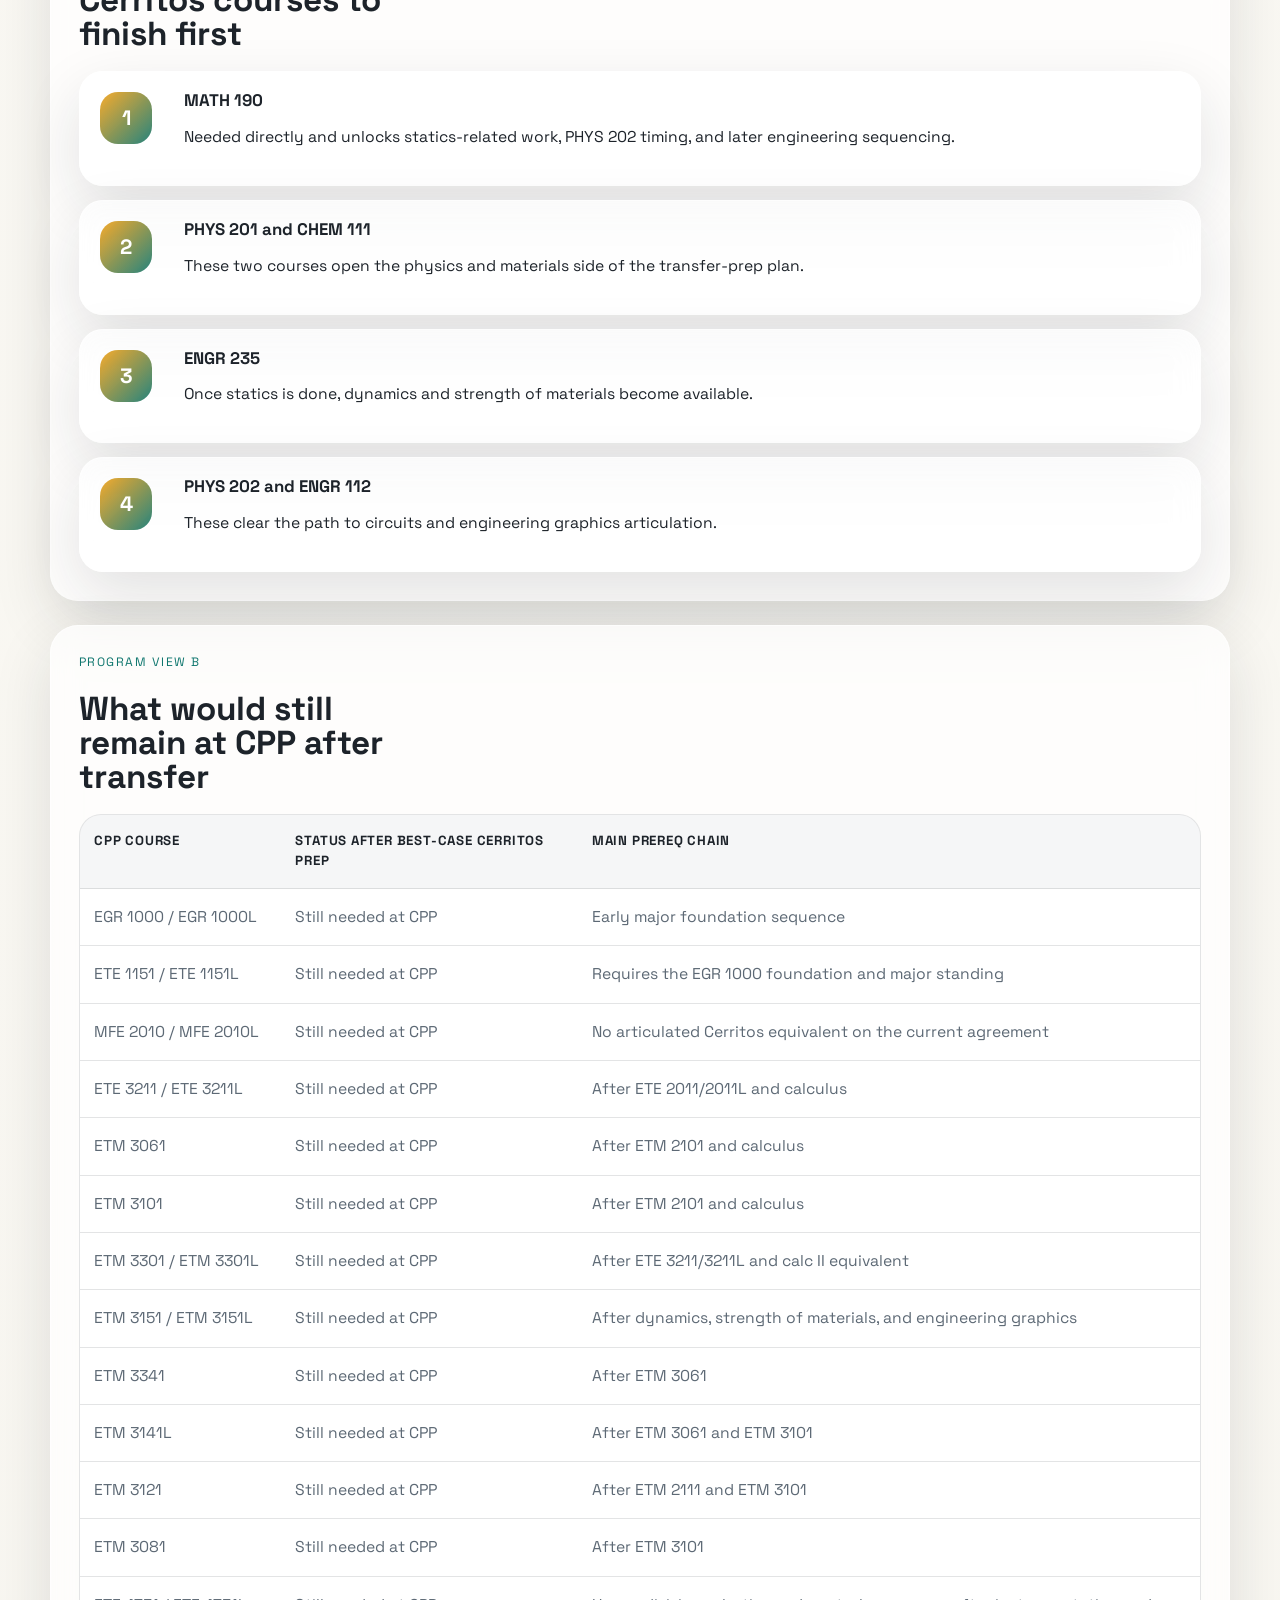
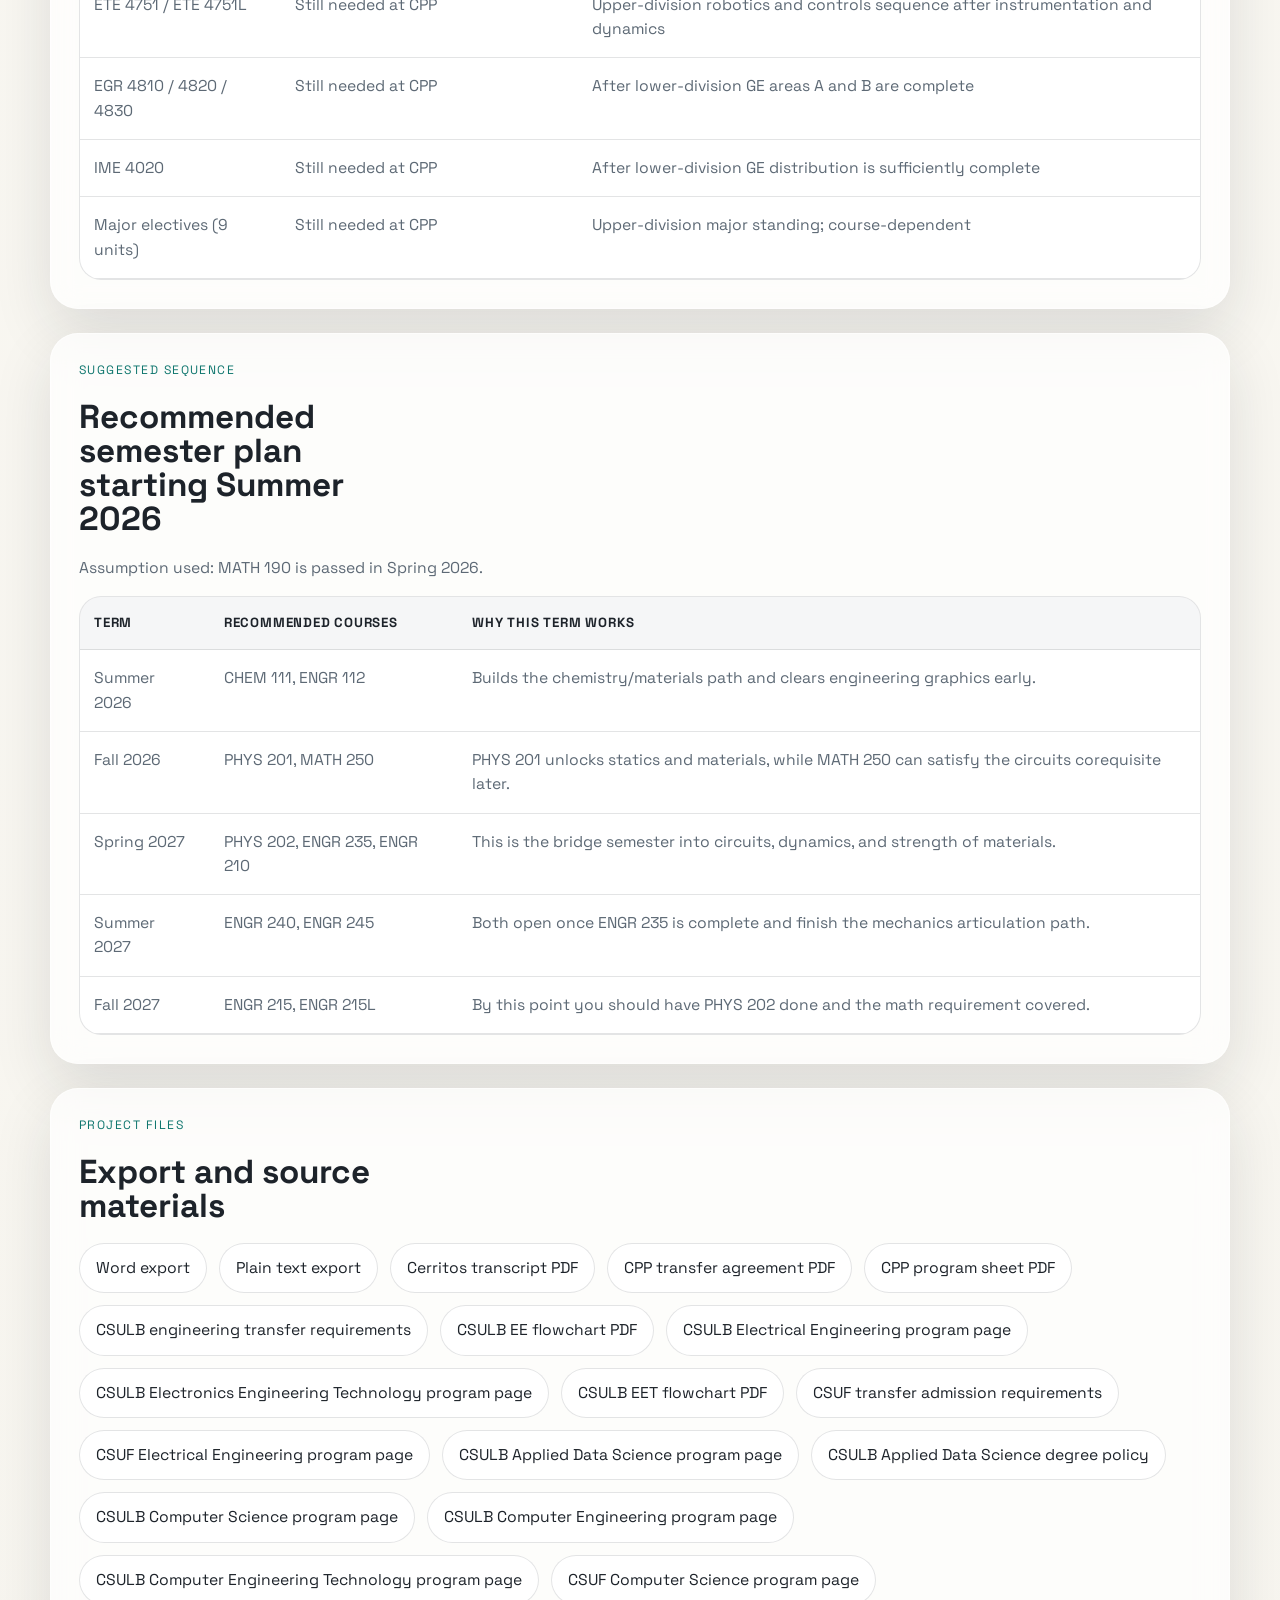
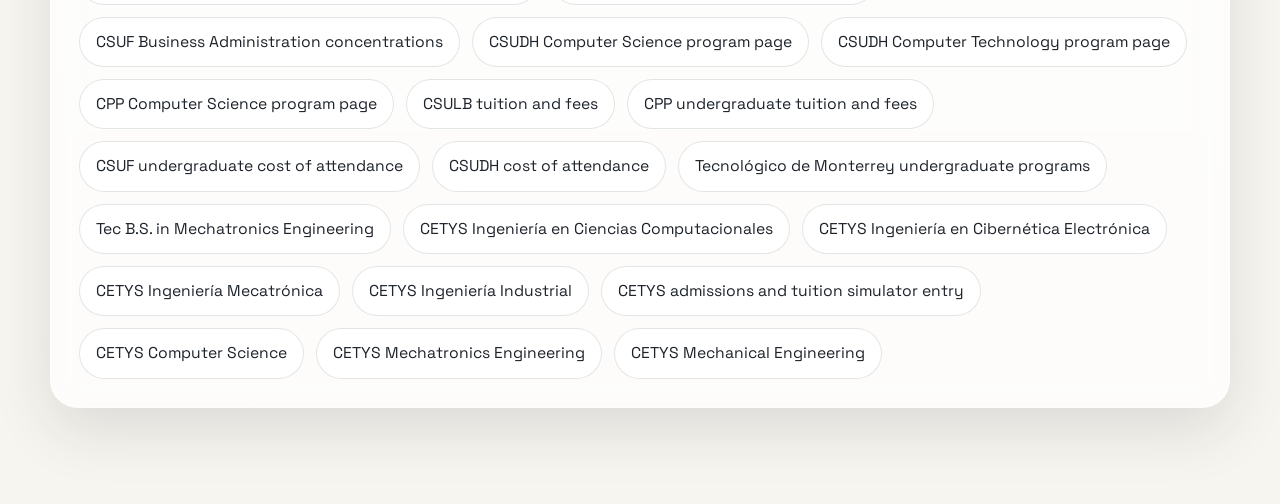
==== commit a46899ff: "WIP" ====
--- a/index.html
+++ b/index.html
@@ -957,6 +957,7 @@
                   <th>Discipline</th>
                   <th>Match Strength</th>
                   <th>Why It Fits This Transcript</th>
+                  <th>Typical Cost Estimate</th>
                   <th>AI Impact Outlook</th>
                   <th>Nearby Schools to Consider</th>
                 </tr>
@@ -967,6 +968,7 @@
                   <td>Applied Data Science</td>
                   <td><span class="inline-fit fit-strong">Strong</span></td>
                   <td>Best balance of your existing programming background, transferable units, and math progress without demanding the full engineering physics and chemistry ladder first.</td>
+                  <td>Nearby CSU public-school benchmark: about <strong>$7.9k-$8.3k/year</strong> in tuition and mandatory fees as a California resident, or roughly <strong>$25k-$27k/year commuter COA</strong> depending on campus.</td>
                   <td>Strong outlook if paired with statistics, data engineering, experimentation, business/domain context, and communication. AI boosts productivity here, but companies still need people to define questions, validate outputs, and own data pipelines.</td>
                   <td>CSULB Applied Data Science</td>
                 </tr>
@@ -975,6 +977,7 @@
                   <td>Computer Science / Software Engineering</td>
                   <td><span class="inline-fit fit-strong">Strong</span></td>
                   <td>Your CIS classes, C/C++, Java, and overall academic profile line up naturally with this path. It also avoids some of the slower hardware-heavy prerequisite chains.</td>
+                  <td>Nearby CSU benchmark: about <strong>$7.9k-$8.3k/year</strong> in tuition and mandatory fees, with commuter total cost often around <strong>$25k-$27k/year</strong>.</td>
                   <td>AI is changing entry-level coding, so the best version of this path is deeper than “just coding”: systems thinking, debugging, architecture, security, testing, product sense, and domain expertise matter more now.</td>
                   <td>CSULB Computer Science, CSUF Computer Science, CPP Computer Science, CSUDH Computer Science</td>
                 </tr>
@@ -983,6 +986,7 @@
                   <td>Electronics / Computer Engineering Technology</td>
                   <td><span class="inline-fit fit-strong">Strong</span></td>
                   <td>This is a good fit if the goal is hands-on tech work with hardware, systems integration, lab work, and applied programming. It matches your current profile better than pure EE.</td>
+                  <td>Nearby CSU benchmark: about <strong>$8.3k/year</strong> at CSULB for resident tuition and fees, with commuter COA typically in the mid-<strong>$20k</strong> range.</td>
                   <td>Relatively resilient because AI can help with design and troubleshooting, but physical integration, testing, instrumentation, and deployment still need people on the ground.</td>
                   <td>CSULB Electronics Engineering Technology, CSULB Computer Engineering Technology</td>
                 </tr>
@@ -991,6 +995,7 @@
                   <td>Computer Engineering</td>
                   <td><span class="inline-fit fit-medium">Medium-Strong</span></td>
                   <td>Good option if you want more hardware depth than computer science but still want strong overlap with programming. Better fit than pure EE, but still more mathematically demanding.</td>
+                  <td>Nearby CSU benchmark: roughly <strong>$7.9k-$8.3k/year</strong> in resident tuition and fees, plus commuter living costs if applicable.</td>
                   <td>Good long-term AI positioning because the field sits close to embedded systems, edge devices, system design, and hardware-software integration, all of which remain human-led.</td>
                   <td>CSULB Computer Engineering, CSUF Computer Engineering</td>
                 </tr>
@@ -999,6 +1004,7 @@
                   <td>Electromechanical / Mechatronics Style Engineering Technology</td>
                   <td><span class="inline-fit fit-medium">Medium</span></td>
                   <td>A solid fit if you want robotics, controls, manufacturing, and physical systems. It is appealing, but your missing lower-division engineering chain is still substantial.</td>
+                  <td>CPP resident tuition and fees are about <strong>$8.15k/year</strong> for full-time 2025-26 or about <strong>$8.57k/year</strong> for 2026-27. Commuter COA can land around the upper-<strong>$20k</strong> to mid-<strong>$30k</strong> range depending on living situation.</td>
                   <td>Strong AI-era relevance because automation, robotics, sensors, and intelligent physical systems are expanding. AI is more likely to amplify this field than replace it.</td>
                   <td>Cal Poly Pomona EMSET, nearby robotics/manufacturing-focused engineering technology pathways</td>
                 </tr>
@@ -1007,6 +1013,7 @@
                   <td>Information Systems / Business Analytics</td>
                   <td><span class="inline-fit fit-medium">Medium</span></td>
                   <td>Good if you want a less physics-heavy route with a blend of data, business systems, and technology. Your communication courses and CIS work help here.</td>
+                  <td>CSUF commuter COA is about <strong>$25.1k/year</strong> for 2025-26 and about <strong>$26.8k/year</strong> for 2026-27, including tuition, fees, books, food, transportation, and personal expenses.</td>
                   <td>Routine reporting work is increasingly automated, but process design, data governance, business translation, and systems ownership remain valuable.</td>
                   <td>CSUF Business Administration with Information Systems or Business Analytics, nearby business-tech programs</td>
                 </tr>
@@ -1015,6 +1022,7 @@
                   <td>Electrical Engineering</td>
                   <td><span class="inline-fit fit-medium">Reach</span></td>
                   <td>Still possible, but it is the toughest fit among the options here because the lower-division math, chemistry, and calculus-based physics stack is the most demanding relative to the current transcript.</td>
+                  <td>Nearby CSU benchmark: around <strong>$8k/year</strong> in resident tuition and fees, but often more total time and more semesters because of the heavy prerequisite chain.</td>
                   <td>Good long-term field overall, but harder to reach efficiently from your current position. AI supports simulation and design, yet power, hardware, controls, and regulated engineering work remain durable.</td>
                   <td>CSULB Electrical Engineering, CSUF Electrical Engineering, CSU Fullerton/Long Beach advising first before committing</td>
                 </tr>
@@ -1055,6 +1063,45 @@
 
         <section class="section">
           <div class="section-heading">
+            <p class="section-kicker">Mexico Options</p>
+            <h2>Colleges in Mexico with English-language engineering options</h2>
+            <p class="assumption">
+              This section only lists schools where I could verify from official sources that they offer engineering study with English-language curriculum or English-taught engineering options.
+            </p>
+          </div>
+          <div class="table-wrap">
+            <table>
+              <thead>
+                <tr>
+                  <th>College in Mexico</th>
+                  <th>English Curriculum Status</th>
+                  <th>Verified Engineering Examples</th>
+                  <th>Why It Matters</th>
+                  <th>Official Source</th>
+                </tr>
+              </thead>
+              <tbody>
+                <tr>
+                  <td>Tecnológico de Monterrey</td>
+                  <td>Official site includes a filter for <strong>programs taught in English</strong> and individual engineering pages showing English availability.</td>
+                  <td>B.S. in <strong>Mechatronics Engineering</strong> is explicitly listed as offered in <strong>English and Spanish</strong>. Tec’s English program directory also shows engineering programs with English availability.</td>
+                  <td>This is one of the strongest Mexico options if the goal is an internationally oriented engineering degree with verified English-language study paths.</td>
+                  <td><a href="https://tec.mx/en/academic-programs">Tec undergraduate programs</a></td>
+                </tr>
+                <tr>
+                  <td>CETYS Universidad</td>
+                  <td>Official English-language engineering program pages are available, and CETYS explicitly offers at least one engineering program with <strong>classes 100% in English</strong>.</td>
+                  <td><strong>Industrial Engineer - Global Program</strong> is explicitly described as a program with classes <strong>100% in English</strong>. CETYS also publishes English-language engineering pages for <strong>Computer Science</strong>, <strong>Mechanical Engineering</strong>, and <strong>Mechatronics Engineering</strong>.</td>
+                  <td>This is especially relevant for Mexicali because CETYS has a strong regional engineering footprint and direct cross-border industry context.</td>
+                  <td><a href="https://www.cetys.mx/en/programs/industrial-engineering-global-program/">CETYS Industrial Engineer - Global Program</a></td>
+                </tr>
+              </tbody>
+            </table>
+          </div>
+        </section>
+
+        <section class="section">
+          <div class="section-heading">
             <p class="section-kicker">CETYS Mexicali</p>
             <h2>Related disciplines to consider at CETYS Universidad, Campus Mexicali</h2>
             <p class="assumption">
@@ -1068,6 +1115,7 @@
                   <th>CETYS Mexicali Program</th>
                   <th>Fit Strength</th>
                   <th>Why It Fits</th>
+                  <th>Cost Estimate</th>
                   <th>AI Impact Outlook</th>
                   <th>Why It Might Be Better Than Some CSU Options</th>
                 </tr>
@@ -1077,6 +1125,7 @@
                   <td>Ingeniería en Ciencias Computacionales</td>
                   <td><span class="inline-fit fit-strong">Strong</span></td>
                   <td>Probably the best CETYS match for this transcript. It aligns with the programming work already completed and explicitly includes AI, networks, security, software, cloud, and machine learning in the curriculum.</td>
+                  <td>Official public pricing is not posted as a static table. CETYS uses a <strong>semester tuition simulator</strong>. This is a <strong>private-university option</strong>, so the sticker price is typically higher than the CSU public-school range, though scholarships may reduce it. CETYS also lists a <strong>$5,000 MXN</strong> pre-inscription payment credited toward enrollment.</td>
                   <td>Very good if paired with real projects and systems depth. AI will automate some coding tasks, but security, architecture, data, and applied problem-solving remain strong human-value areas.</td>
                   <td>Less dependent on the full physics-and-chemistry bottleneck than traditional EE, while still giving a strong technical computing path.</td>
                 </tr>
@@ -1084,6 +1133,7 @@
                   <td>Ingeniería en Cibernética Electrónica</td>
                   <td><span class="inline-fit fit-medium">Medium-Strong</span></td>
                   <td>A strong option if the goal is to blend electronics, computing, control, embedded systems, and industrial applications. It is conceptually close to a hardware-software hybrid path.</td>
+                  <td>Private-university pricing via CETYS tuition simulator; likely above CSU tuition levels unless offset by scholarships or institutional aid.</td>
                   <td>Good long-term resilience because AI supports design and monitoring, but embedded systems, control, instrumentation, and real-world integration still need engineers.</td>
                   <td>Could be a more integrated electronics-and-computing path than some local options, especially if he wants less separation between software and hardware.</td>
                 </tr>
@@ -1091,6 +1141,7 @@
                   <td>Ingeniería Mecatrónica</td>
                   <td><span class="inline-fit fit-medium">Medium</span></td>
                   <td>Good if he is serious about robotics, automation, controls, and manufacturing systems. It is exciting and future-facing, but still depends on a heavier math/physics/engineering base.</td>
+                  <td>Private-university pricing via CETYS tuition simulator; cost should be treated as materially different from nearby CSU public pricing.</td>
                   <td>Excellent AI-era relevance because robotics, automation, industrial networks, control, and physical systems are growing areas where AI is a tool, not a substitute.</td>
                   <td>Could be stronger than a pure EE route if the real interest is robotics and industrial automation rather than classic electrical theory.</td>
                 </tr>
@@ -1098,6 +1149,7 @@
                   <td>Ingeniería Industrial</td>
                   <td><span class="inline-fit fit-medium">Medium</span></td>
                   <td>Worth considering if he wants operations, process improvement, quality, supply chain, and technology-enabled optimization rather than deep hardware design.</td>
+                  <td>Private-university pricing via CETYS tuition simulator; scholarship availability may matter a lot here for actual affordability.</td>
                   <td>Moderately resilient. AI automates some forecasting and reporting tasks, but operations leadership, systems improvement, quality, and supply-chain execution remain human-led.</td>
                   <td>Potentially faster and more flexible if he wants strong employability in manufacturing-heavy regional markets without the full burden of EE.</td>
                 </tr>
@@ -1135,10 +1187,20 @@
           <a href="https://www.csudh.edu/csc/programs/computer-science-programs/bs-computer-science/">CSUDH Computer Science program page</a>
           <a href="https://www.csudh.edu/csc/programs/computer-tech-programs/ba-computer-tech/">CSUDH Computer Technology program page</a>
           <a href="https://www.cpp.edu/sci/computer-science/undergraduate-program/index.shtml">CPP Computer Science program page</a>
+          <a href="https://www.csulb.edu/student-records/tuition-and-fees">CSULB tuition and fees</a>
+          <a href="https://www.cpp.edu/student-accounting/tuition-fees/undergraduate.shtml">CPP undergraduate tuition and fees</a>
+          <a href="https://www.fullerton.edu/financialaid/understanding-aid/cost-of-attendance/undergrad-coa.html">CSUF undergraduate cost of attendance</a>
+          <a href="https://www.csudh.edu/financial-aid/cost/">CSUDH cost of attendance</a>
+          <a href="https://tec.mx/en/academic-programs">Tecnológico de Monterrey undergraduate programs</a>
+          <a href="https://tec.mx/en/innovation-and-transformation/bs-in-mechatronics-engineering">Tec B.S. in Mechatronics Engineering</a>
           <a href="https://www.cetys.mx/programas/ingenieria-en-ciencias-computacionales/">CETYS Ingeniería en Ciencias Computacionales</a>
           <a href="https://www.cetys.mx/programas/ingenieria-en-cibernetica-electronica/">CETYS Ingeniería en Cibernética Electrónica</a>
           <a href="https://www.cetys.mx/programas/ingenieria-mecatronica/">CETYS Ingeniería Mecatrónica</a>
           <a href="https://www.cetys.mx/programas/ingenieria-industrial/">CETYS Ingeniería Industrial</a>
+          <a href="https://www.cetys.mx/admisiones-profesional/">CETYS admissions and tuition simulator entry</a>
+          <a href="https://www.cetys.mx/en/programs/computer-science/">CETYS Computer Science</a>
+          <a href="https://www.cetys.mx/en/programs/mechatronics/">CETYS Mechatronics Engineering</a>
+          <a href="https://www.cetys.mx/en/programs/mechanical-engineering/">CETYS Mechanical Engineering</a>
         </div>
       </section>
     </main>
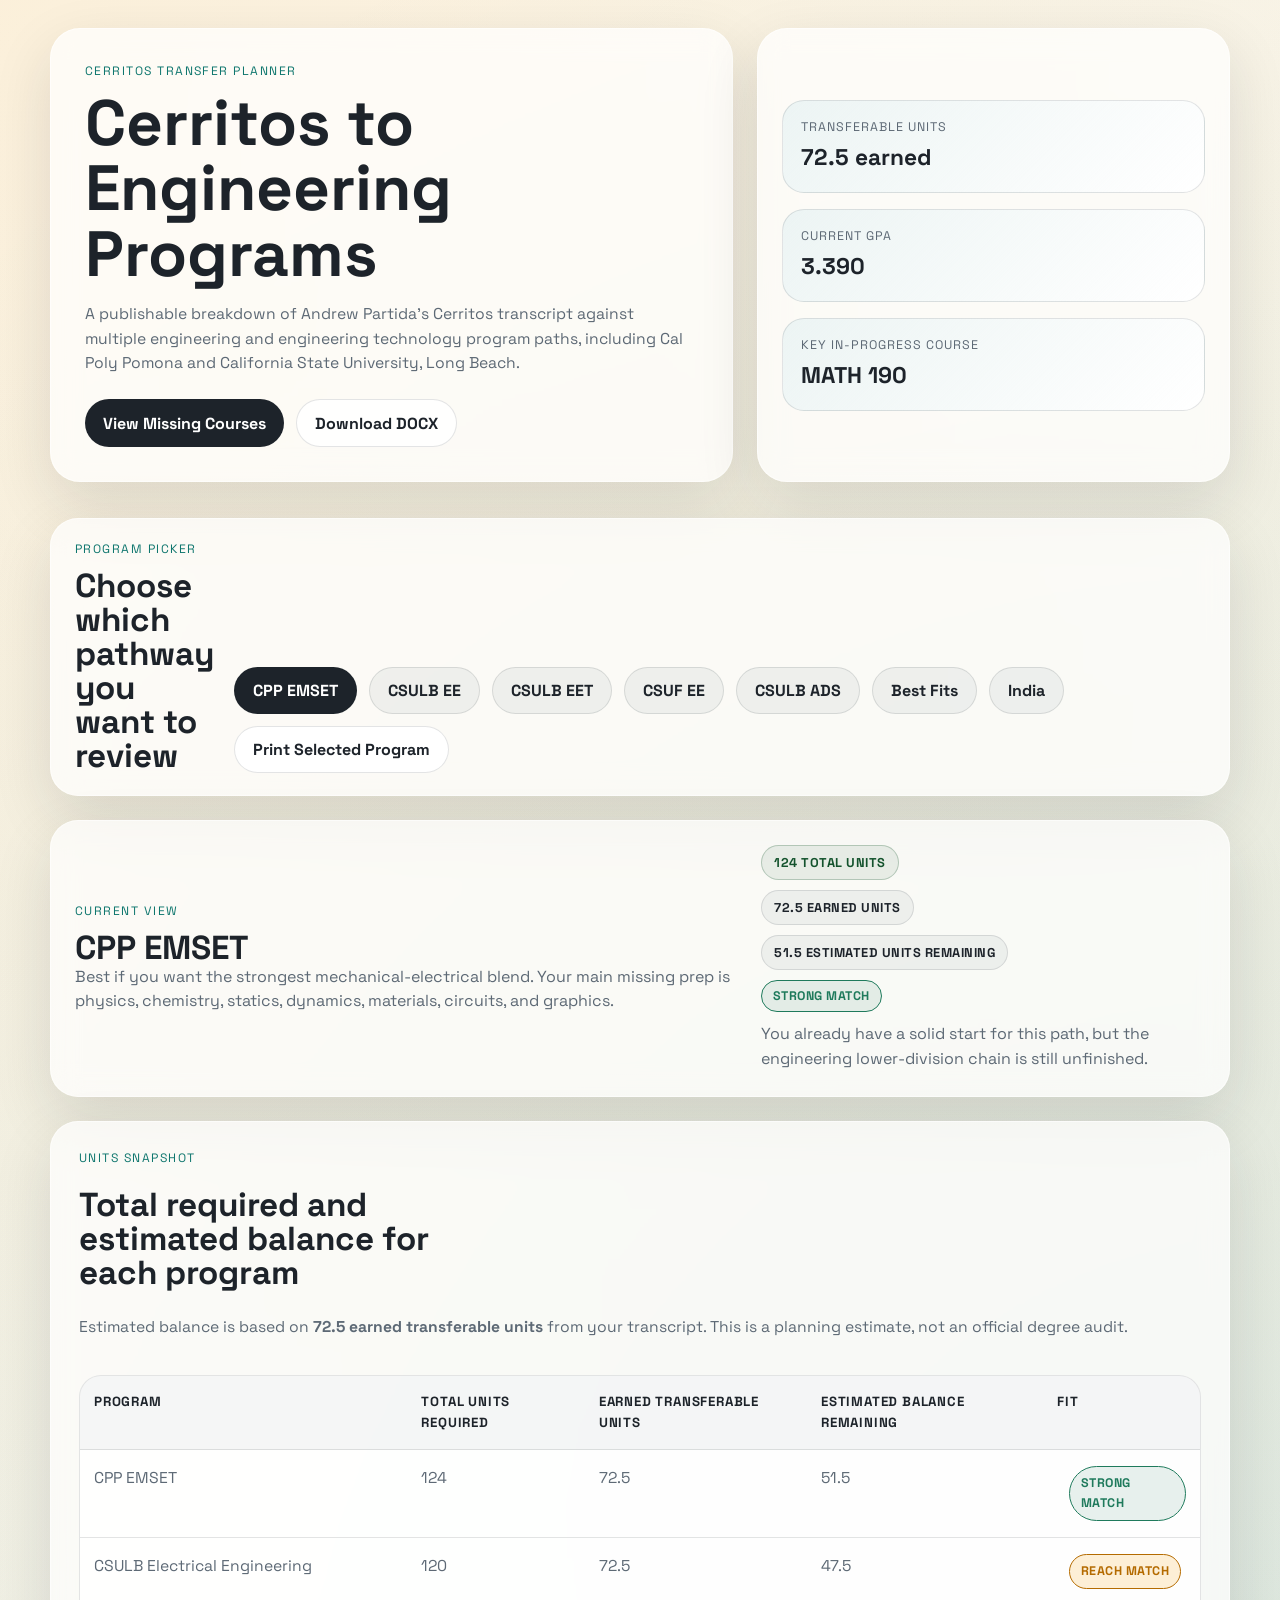
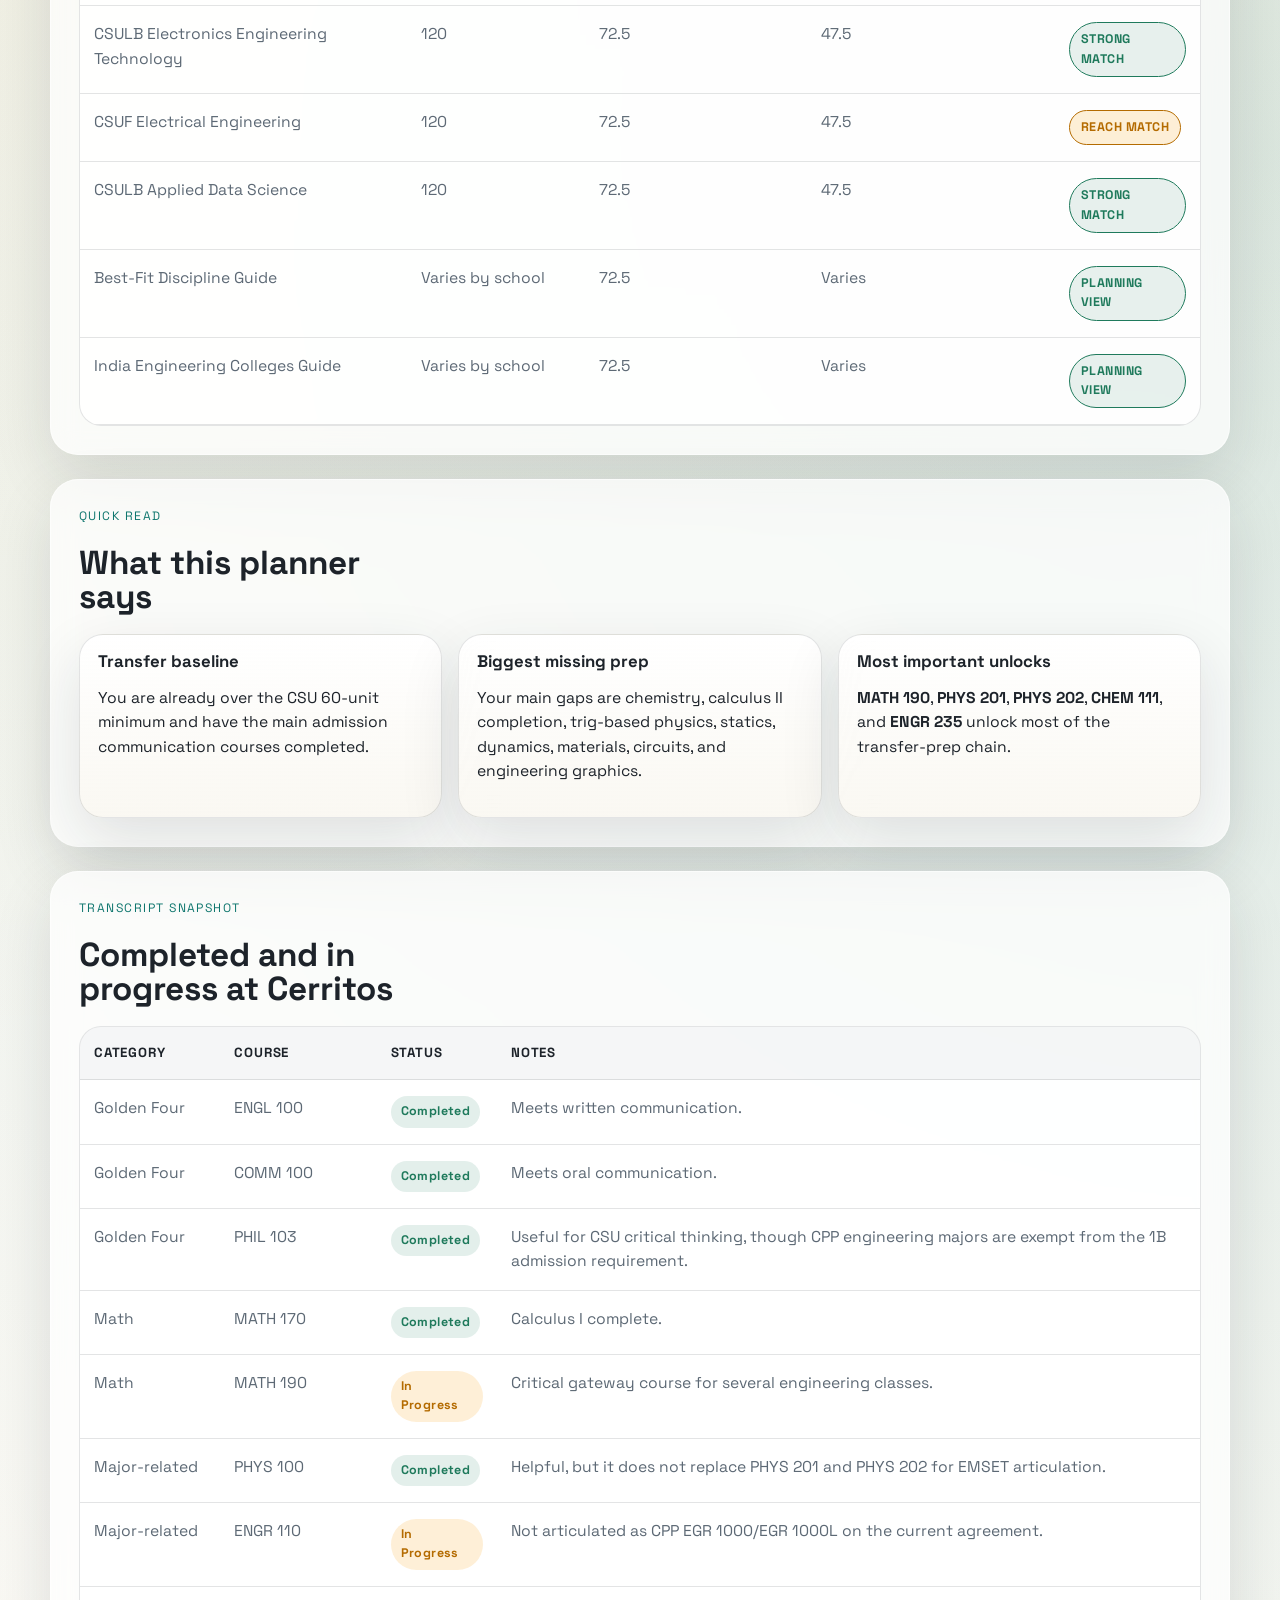
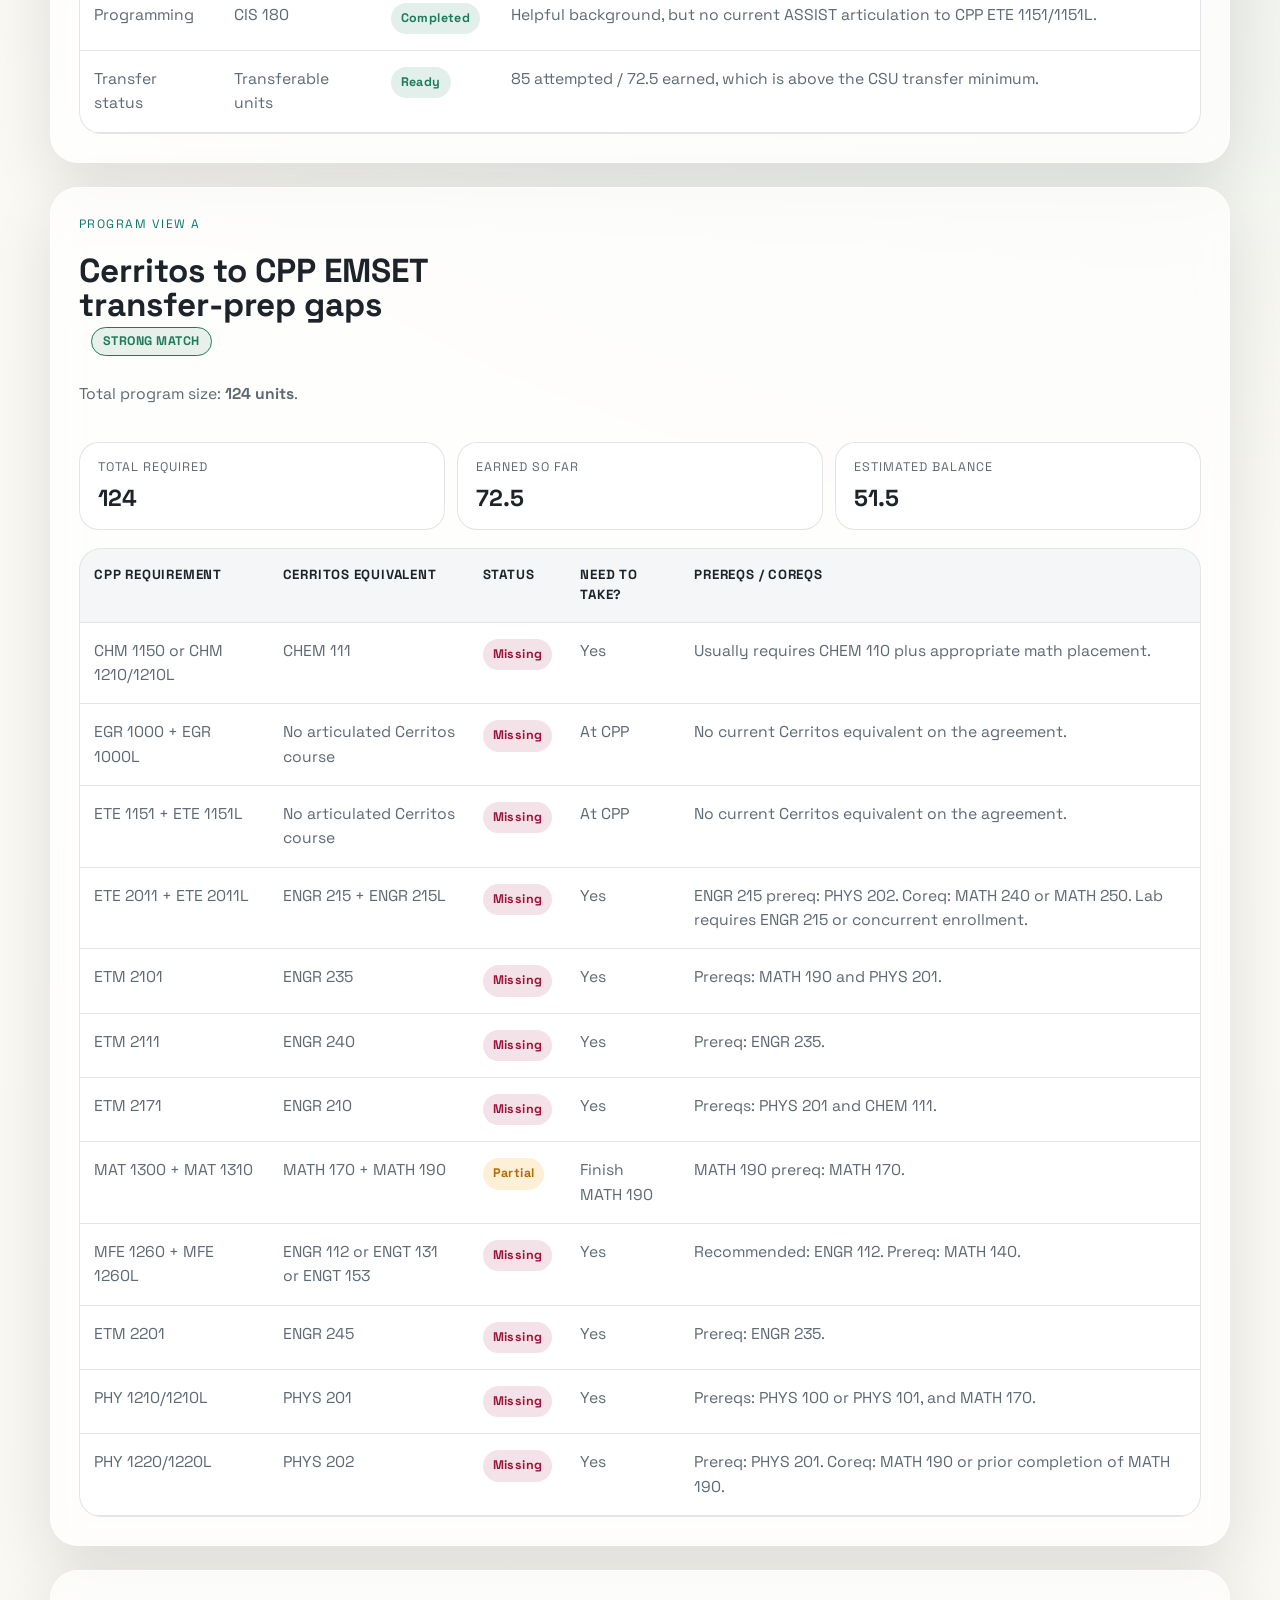
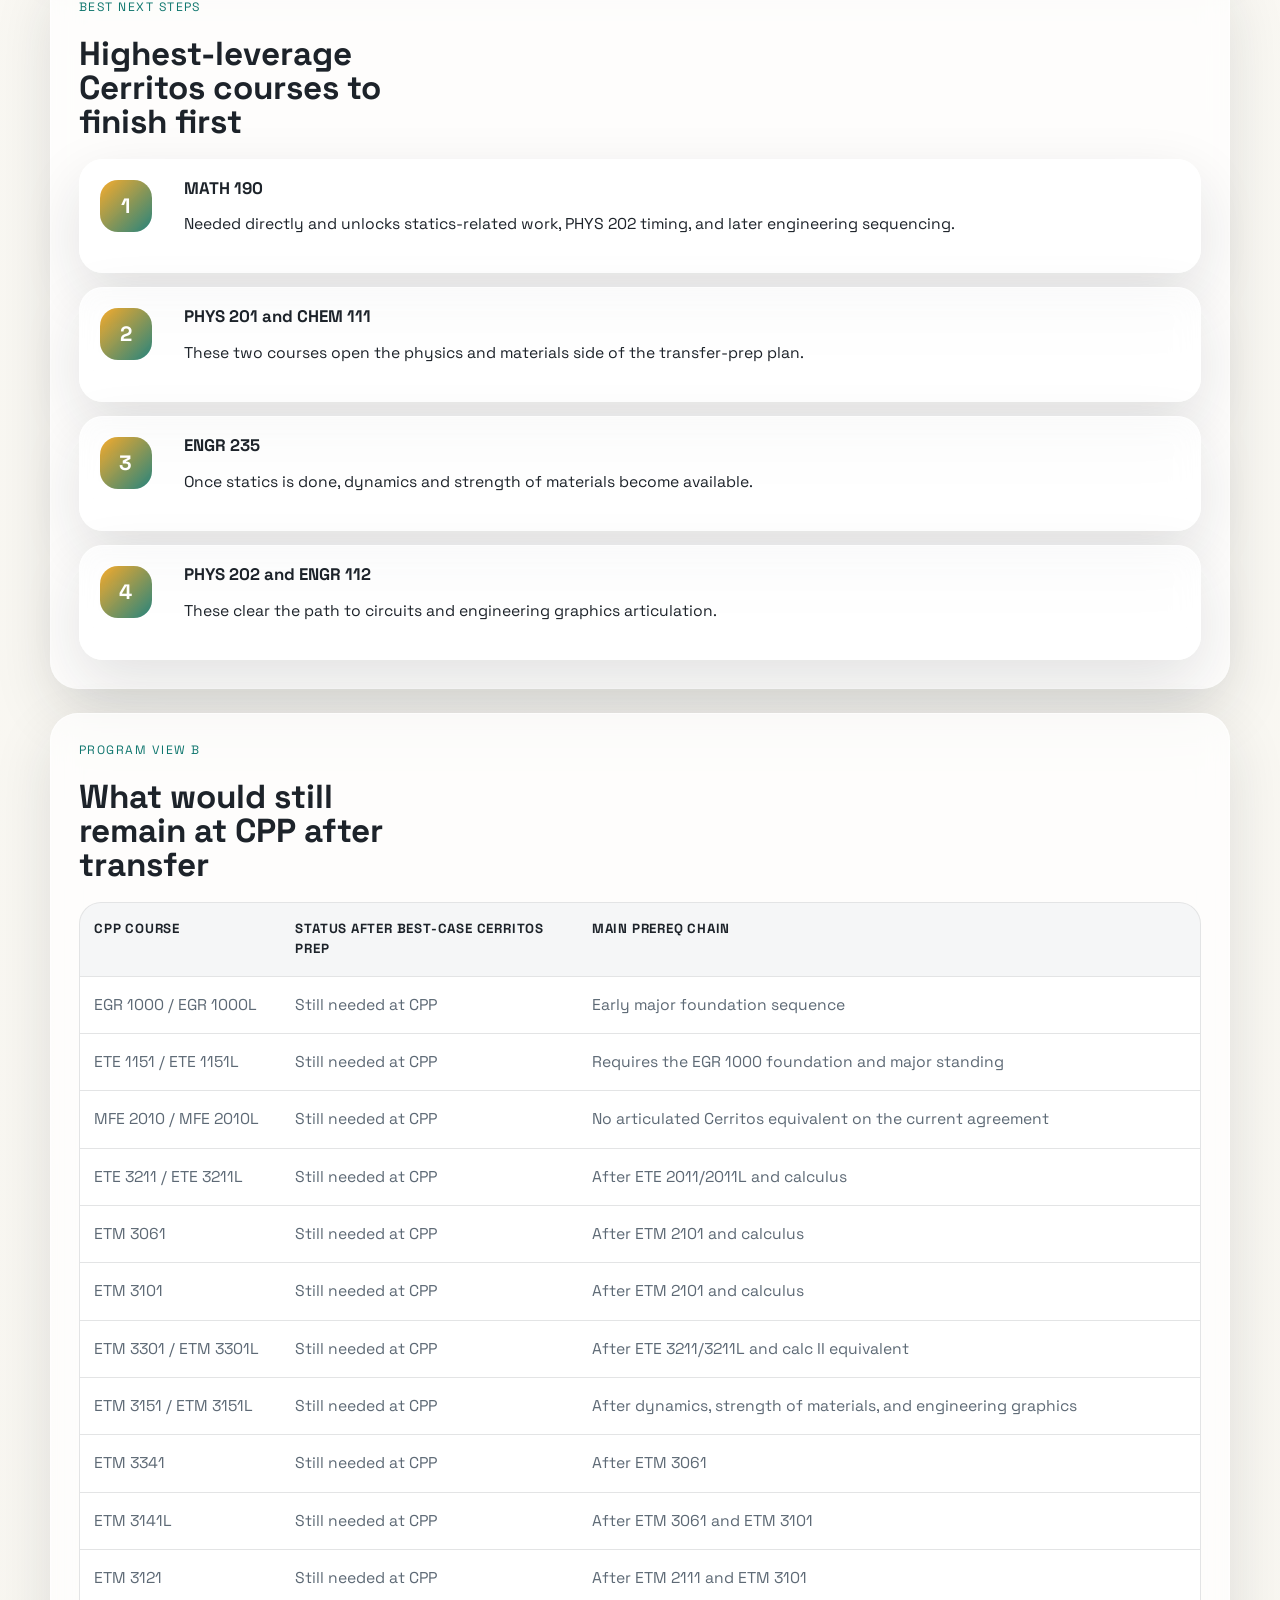
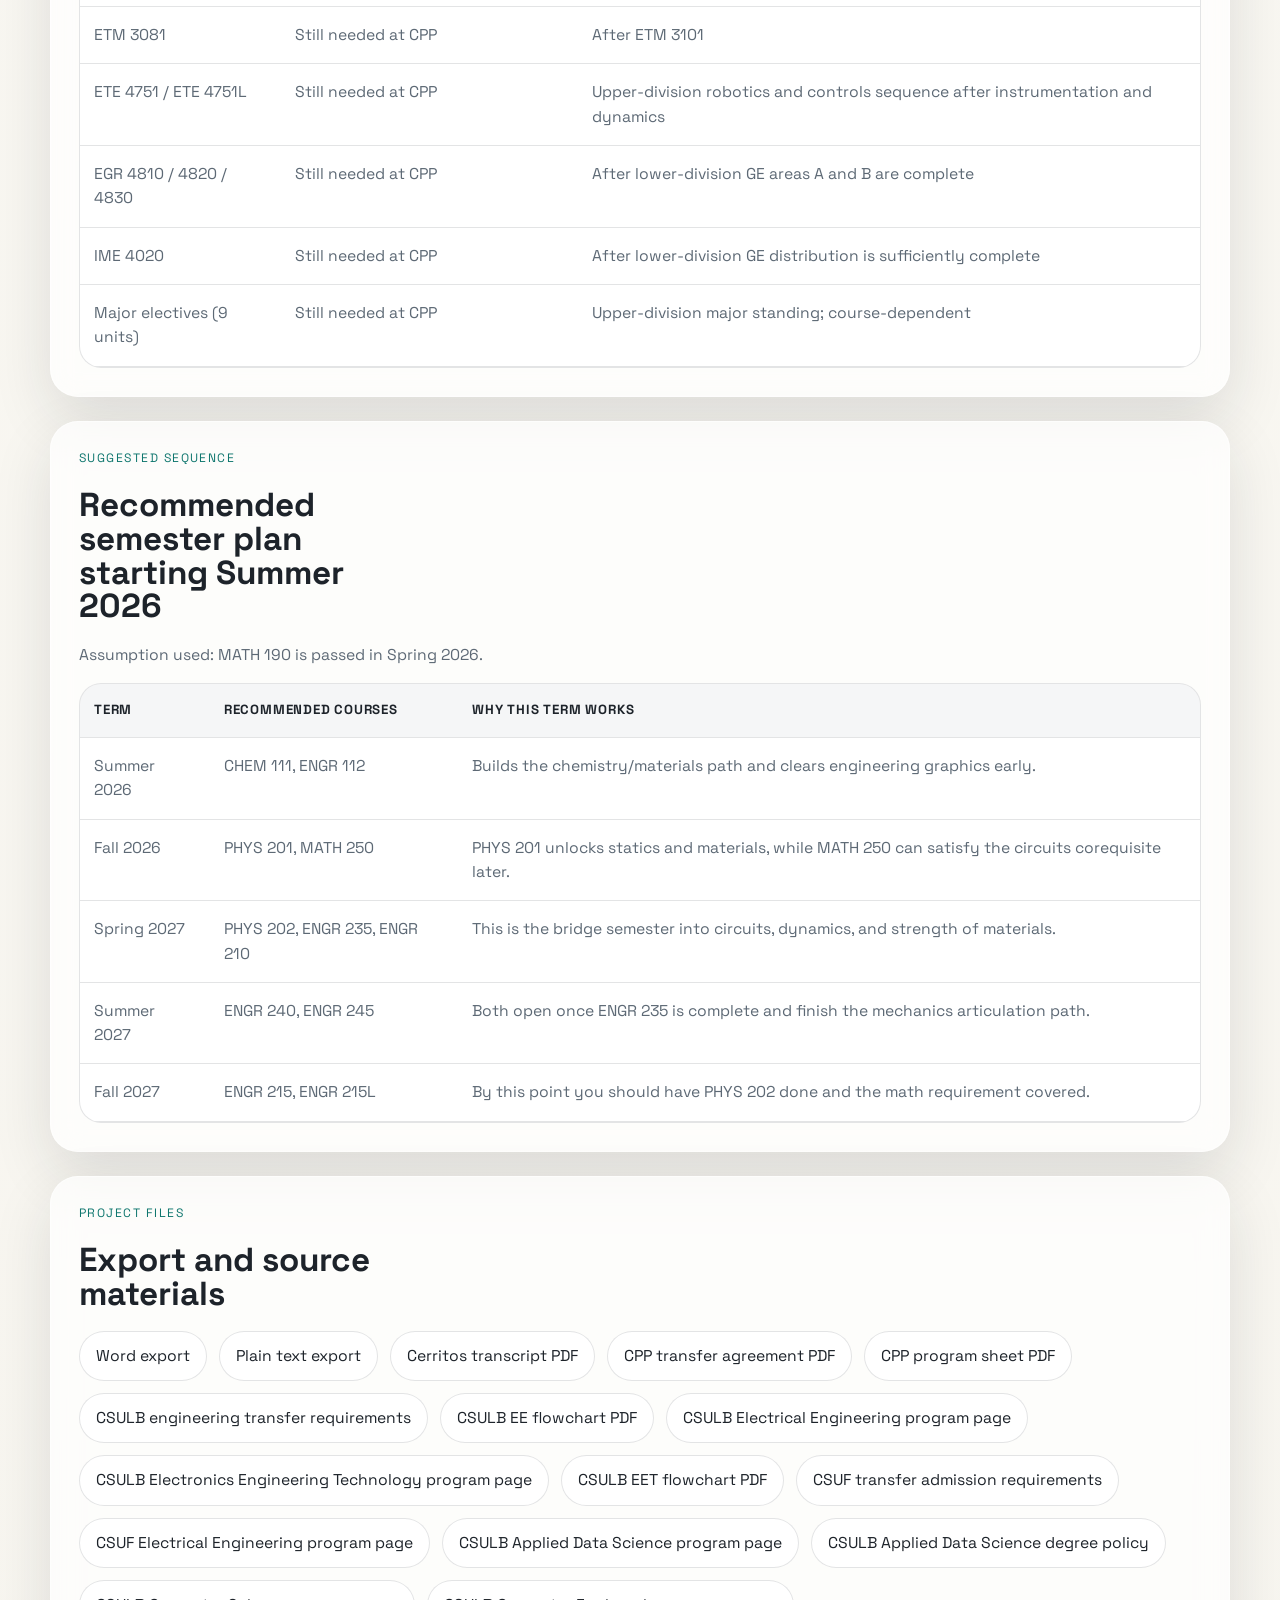
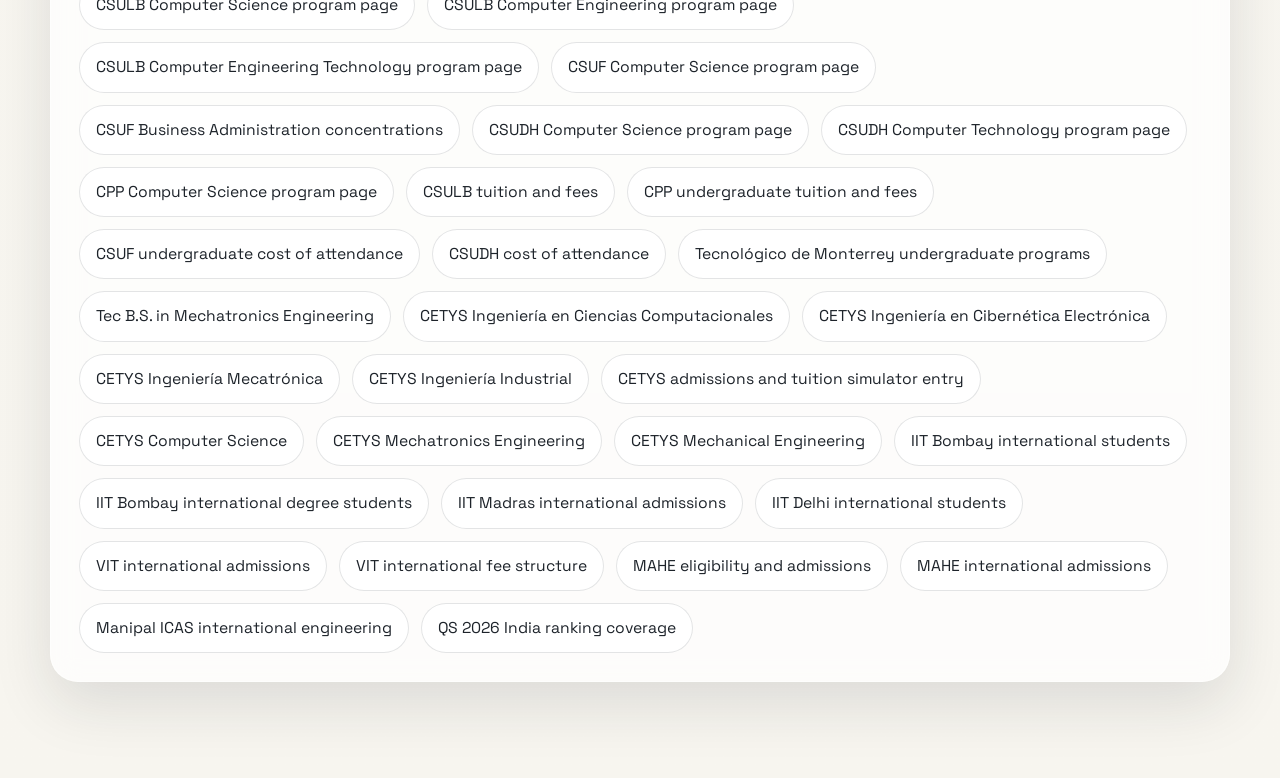
==== commit 779bbd24: "WIP" ====
--- a/index.html
+++ b/index.html
@@ -64,6 +64,9 @@
         </button>
         <button class="program-tab" id="tab-guide" type="button" role="tab" aria-selected="false" aria-controls="panel-guide" data-program-target="guide" onclick="window.selectProgram && window.selectProgram('guide')">
           Best Fits
+        </button>
+        <button class="program-tab" id="tab-india" type="button" role="tab" aria-selected="false" aria-controls="panel-india" data-program-target="india" onclick="window.selectProgram && window.selectProgram('india')">
+          India
         </button>
         <button class="print-button" id="print-view" type="button">
           Print Selected Program
@@ -148,6 +151,13 @@
             </tr>
             <tr>
               <td>Best-Fit Discipline Guide</td>
+              <td>Varies by school</td>
+              <td>72.5</td>
+              <td>Varies</td>
+              <td><span class="inline-fit fit-strong">Planning View</span></td>
+            </tr>
+            <tr>
+              <td>India Engineering Colleges Guide</td>
               <td>Varies by school</td>
               <td>72.5</td>
               <td>Varies</td>
@@ -1159,6 +1169,125 @@
         </section>
       </section>
 
+      <section class="program-panel" id="panel-india" role="tabpanel" aria-labelledby="tab-india" aria-hidden="true" data-program-panel="india">
+        <section class="section">
+          <div class="section-heading">
+            <p class="section-kicker">India Options</p>
+            <h2>Engineering colleges in India that are strong options for American students <span class="inline-fit fit-strong">Planning View</span></h2>
+            <p class="assumption">
+              This section focuses on schools with strong engineering reputation plus clear international-student pathways, English-medium instruction, or structured support for foreign students.
+            </p>
+          </div>
+          <div class="callout-grid single-row">
+            <article class="callout">
+              <h3>Most prestigious</h3>
+              <p><strong>IIT Delhi</strong>, <strong>IIT Bombay</strong>, and <strong>IIT Madras</strong> are the strongest engineering names in India in current global rankings.</p>
+            </article>
+            <article class="callout">
+              <h3>Most practical for Americans</h3>
+              <p><strong>VIT</strong> and <strong>Manipal (MAHE)</strong> are easier to approach because they have formal international admissions workflows and clearer support for foreign students.</p>
+            </article>
+            <article class="callout">
+              <h3>Important reality check</h3>
+              <p>The IITs are elite, but undergraduate admission for foreign nationals is still highly selective. For many U.S. students, strong private options may be more realistic.</p>
+            </article>
+          </div>
+        </section>
+
+        <section class="section">
+          <div class="section-heading">
+            <p class="section-kicker">Shortlist</p>
+            <h2>Recommended India engineering colleges</h2>
+          </div>
+          <div class="table-wrap">
+            <table>
+              <thead>
+                <tr>
+                  <th>College</th>
+                  <th>Why It Is Strong</th>
+                  <th>Why It Can Work for American Students</th>
+                  <th>Engineering Examples</th>
+                  <th>Realism Level</th>
+                  <th>Cost Signal</th>
+                </tr>
+              </thead>
+              <tbody>
+                <tr>
+                  <td>IIT Delhi</td>
+                  <td>Among India’s top engineering institutions. Recent QS 2026 reporting places IIT Delhi as the highest-ranked Indian institution overall and top in India for Engineering & Technology.</td>
+                  <td>Official international-student pathways exist, but it is best viewed as a very competitive option rather than an easy-access path.</td>
+                  <td>Top-tier engineering and technology disciplines across multiple fields.</td>
+                  <td><span class="inline-fit fit-medium">Prestige-High / Access-Low</span></td>
+                  <td>Usually lower tuition than U.S. private universities, but final cost depends on international fee status and living arrangements.</td>
+                </tr>
+                <tr>
+                  <td>IIT Bombay</td>
+                  <td>Widely regarded as one of India’s leading engineering institutes and currently ranked near the top of Indian universities globally.</td>
+                  <td>Official international admissions, degree-student information, exchange pathways, housing, and campus medical support are all published for international students.</td>
+                  <td>Engineering, science, and technology across major disciplines.</td>
+                  <td><span class="inline-fit fit-medium">Prestige-High / Access-Low</span></td>
+                  <td>Likely lower than U.S. private-school cost, but still needs official international-fee confirmation program by program.</td>
+                </tr>
+                <tr>
+                  <td>IIT Madras</td>
+                  <td>Another elite IIT with strong engineering reputation and improving global ranking position.</td>
+                  <td>Strong international-facing academic presence and structured international programs, especially at postgraduate/interdisciplinary levels.</td>
+                  <td>Engineering, computational engineering, materials, biomedical, and interdisciplinary technical fields.</td>
+                  <td><span class="inline-fit fit-medium">Prestige-High / Access-Low</span></td>
+                  <td>Generally favorable compared with U.S. private tuition, but exact international undergraduate pricing should be verified directly.</td>
+                </tr>
+                <tr>
+                  <td>VIT</td>
+                  <td>Well-known private engineering university with explicit international undergraduate admissions and published USD fee tables.</td>
+                  <td>Very practical for American students because it has a formal international admissions process and clearly posted foreign-student B.Tech fees.</td>
+                  <td>B.Tech programs, including engineering and computing; international undergraduate admissions are actively published.</td>
+                  <td><span class="inline-fit fit-strong">Practical-Strong</span></td>
+                  <td>Official international undergraduate B.Tech fee is <strong>$9,100 for the first year</strong> for 2026-27 on the published VIT fee page.</td>
+                </tr>
+                <tr>
+                  <td>Manipal Academy of Higher Education (MAHE)</td>
+                  <td>Large, internationally visible private university with a strong engineering presence and established global programs.</td>
+                  <td>Good for American students because MAHE has a dedicated international admissions office, visa support guidance, hostel support, and a formal foreign/NRI category.</td>
+                  <td>Engineering and technology programs plus the ICAS international engineering pathway for study connected to universities abroad.</td>
+                  <td><span class="inline-fit fit-strong">Practical-Strong</span></td>
+                  <td>Cost varies by program, but MAHE is a private-university route; confirm the exact international engineering fee before treating it as a budget option.</td>
+                </tr>
+              </tbody>
+            </table>
+          </div>
+        </section>
+
+        <section class="section">
+          <div class="section-heading">
+            <p class="section-kicker">Best Fit by Goal</p>
+            <h2>How I would frame the India options</h2>
+          </div>
+          <div class="priority-list">
+            <article class="priority-card">
+              <span class="priority-number">1</span>
+              <div>
+                <h3>Best prestige choice: IIT Delhi / IIT Bombay / IIT Madras</h3>
+                <p>Choose these if the priority is top-tier engineering reputation and you are comfortable with a very selective admissions path.</p>
+              </div>
+            </article>
+            <article class="priority-card">
+              <span class="priority-number">2</span>
+              <div>
+                <h3>Best practical choice for an American student: VIT</h3>
+                <p>VIT stands out because the international undergraduate pathway and foreign-student pricing are clearly published, which makes planning easier.</p>
+              </div>
+            </article>
+            <article class="priority-card">
+              <span class="priority-number">3</span>
+              <div>
+                <h3>Best bridge-to-global option: Manipal</h3>
+                <p>Manipal is especially interesting if you want international support structures and a more globally oriented pathway rather than only chasing prestige.</p>
+              </div>
+            </article>
+          </div>
+        </section>
+      </section>
+
       <section class="section source-section">
         <div class="section-heading">
           <p class="section-kicker">Project Files</p>
@@ -1201,6 +1330,16 @@
           <a href="https://www.cetys.mx/en/programs/computer-science/">CETYS Computer Science</a>
           <a href="https://www.cetys.mx/en/programs/mechatronics/">CETYS Mechatronics Engineering</a>
           <a href="https://www.cetys.mx/en/programs/mechanical-engineering/">CETYS Mechanical Engineering</a>
+          <a href="https://acad.iitb.ac.in/admissions/international">IIT Bombay international students</a>
+          <a href="https://www.ir.iitb.ac.in/new-international-degree-students">IIT Bombay international degree students</a>
+          <a href="https://ge.iitm.ac.in/programs/student-inbound/i2mp">IIT Madras international admissions</a>
+          <a href="https://dms.iitd.ac.in/international/">IIT Delhi international students</a>
+          <a href="https://vit.ac.in/admissions/international/overview">VIT international admissions</a>
+          <a href="https://vit.ac.in/admissions/international/fee">VIT international fee structure</a>
+          <a href="https://www.manipal.edu/eligibility">MAHE eligibility and admissions</a>
+          <a href="https://www.manipal.edu/international">MAHE international admissions</a>
+          <a href="https://manipal.edu/icas.html/">Manipal ICAS international engineering</a>
+          <a href="https://indianexpress.com/article/education/study-abroad/qs-world-university-rankings-2026-mit-tops-iit-delhi-bombay-madras-remains-best-10075103/">QS 2026 India ranking coverage</a>
         </div>
       </section>
     </main>
